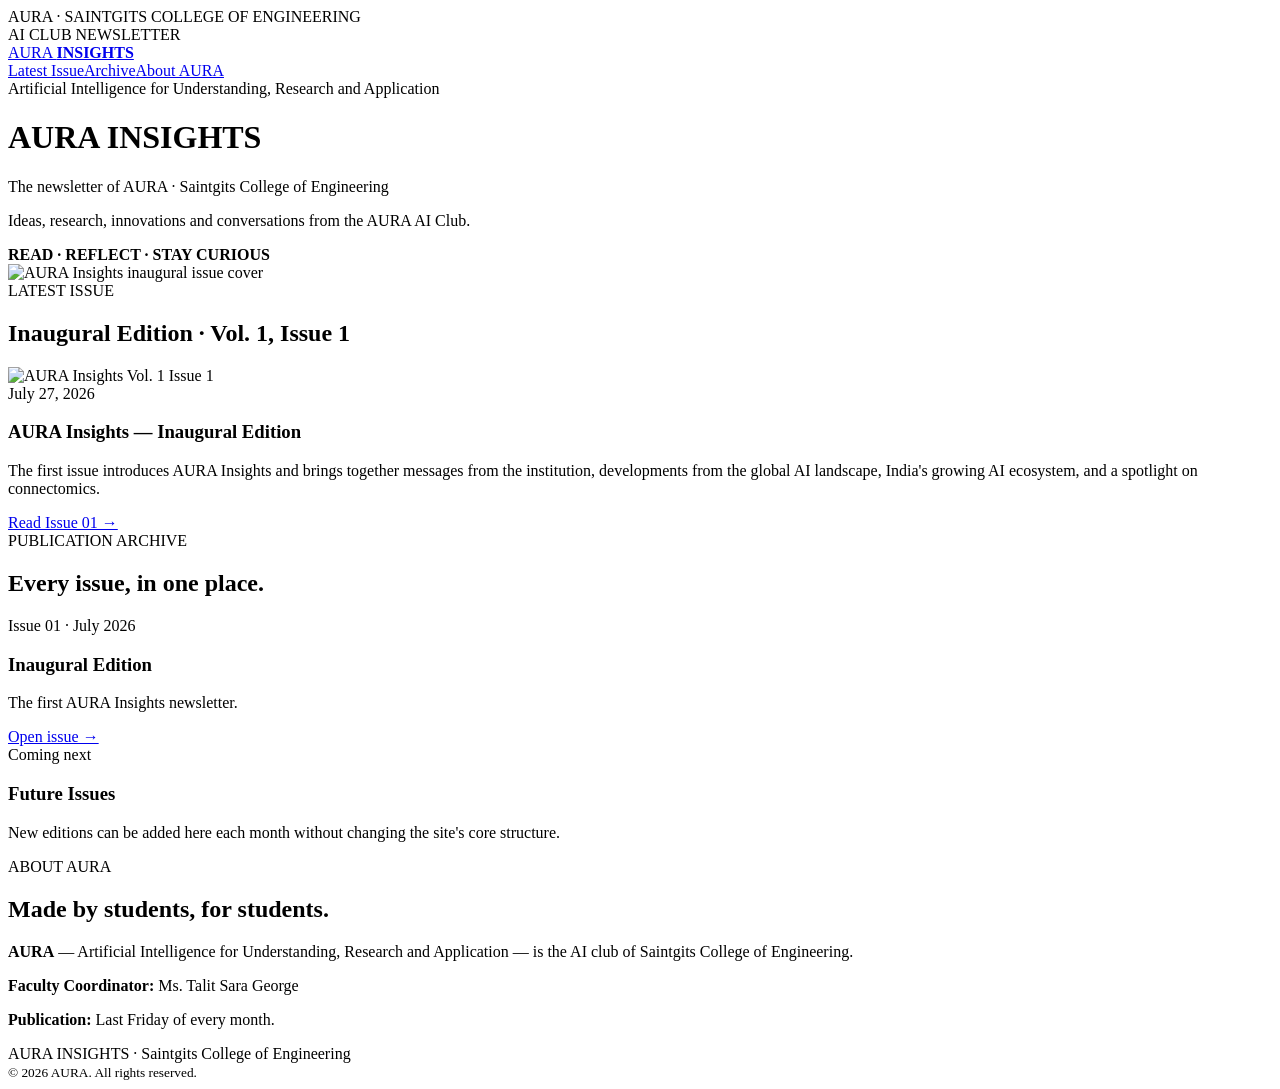
==== index.html @ fd738994 "Add files via upload" ====
<!doctype html>
<html lang="en">
<head>
<meta charset="utf-8"><meta name="viewport" content="width=device-width,initial-scale=1">
<title>AURA Insights | AI Club of Saintgits College of Engineering</title>
<link rel="stylesheet" href="css/style.css">
</head>
<body>
<div class="topbar"><div>AURA · SAINTGITS COLLEGE OF ENGINEERING</div><div>AI CLUB NEWSLETTER</div></div>
<nav><a class="brand" href="#top">AURA <b>INSIGHTS</b></a><div class="links"><a href="#latest">Latest Issue</a><a href="#archive">Archive</a><a href="#about">About AURA</a></div></nav>
<header class="hero" id="top">
<div><div class="kicker">Artificial Intelligence for Understanding, Research and Application</div><h1>AURA <span>INSIGHTS</span></h1><p class="subtitle">The newsletter of AURA · Saintgits College of Engineering</p><p>Ideas, research, innovations and conversations from the AURA AI Club.</p><strong class="pill">READ · REFLECT · STAY CURIOUS</strong></div>
<img src="images/issue-01/aura-cover.jpeg" alt="AURA Insights inaugural issue cover">
</header>
<section id="latest"><div class="section-head"><div class="kicker">LATEST ISSUE</div><h2>Inaugural Edition · Vol. 1, Issue 1</h2></div>
<div class="feature"><img src="images/issue-01/aura-cover.jpeg" alt="AURA Insights Vol. 1 Issue 1"><article><label>July 27, 2026</label><h3>AURA Insights — Inaugural Edition</h3><p>The first issue introduces AURA Insights and brings together messages from the institution, developments from the global AI landscape, India's growing AI ecosystem, and a spotlight on connectomics.</p><a class="pill-link" href="issues/issue-01/">Read Issue 01 →</a></article></div>
</section>
<section id="archive"><div class="section-head"><div class="kicker">PUBLICATION ARCHIVE</div><h2>Every issue, in one place.</h2></div>
<div class="grid"><article><label>Issue 01 · July 2026</label><h3>Inaugural Edition</h3><p>The first AURA Insights newsletter.</p><a class="pill-link" href="issues/issue-01/">Open issue →</a></article><article class="featured"><label>Coming next</label><h3>Future Issues</h3><p>New editions can be added here each month without changing the site's core structure.</p></article></div>
</section>
<section id="about"><div class="about"><div class="kicker">ABOUT AURA</div><h2>Made by students, for students.</h2><p><b>AURA</b> — Artificial Intelligence for Understanding, Research and Application — is the AI club of Saintgits College of Engineering.</p><p><b>Faculty Coordinator:</b> Ms. Talit Sara George</p><p><b>Publication:</b> Last Friday of every month.</p></div></section>
<footer>AURA INSIGHTS · Saintgits College of Engineering<br><small>© 2026 AURA. All rights reserved.</small></footer>
</body></html>
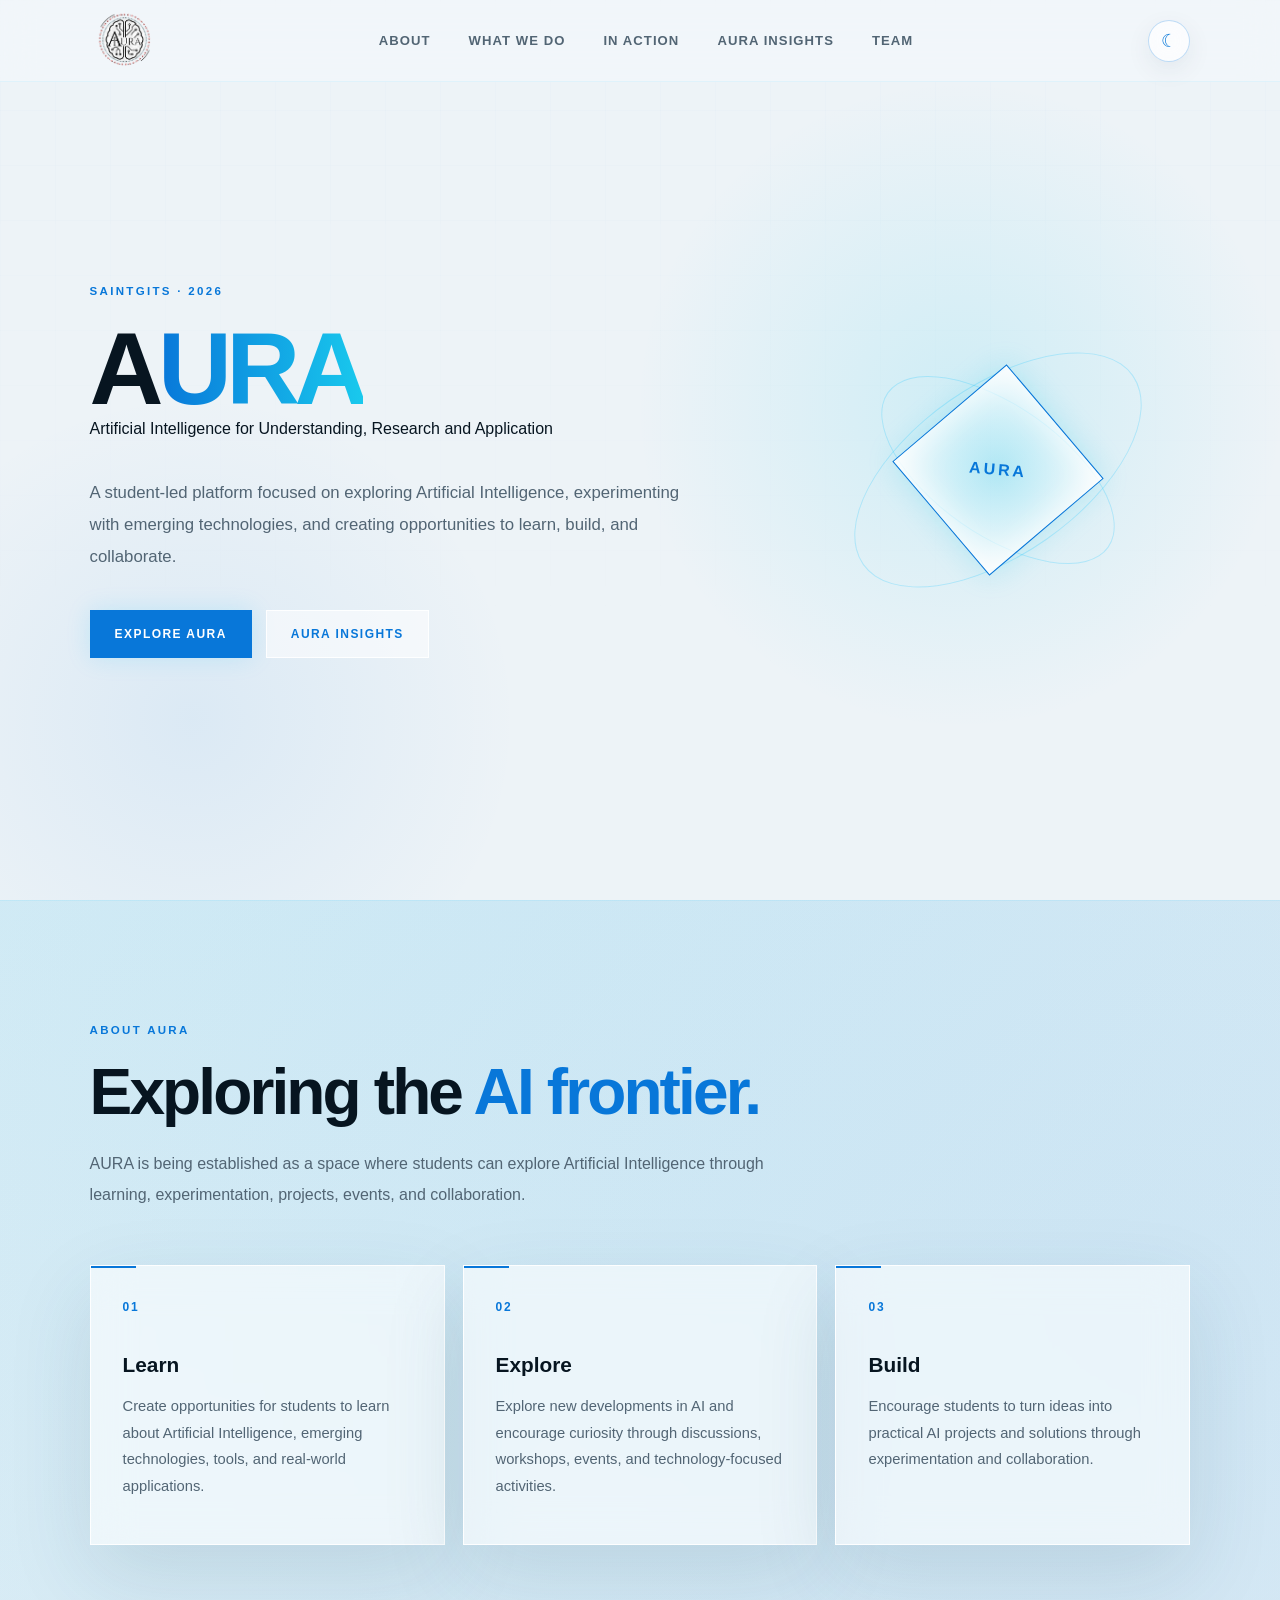
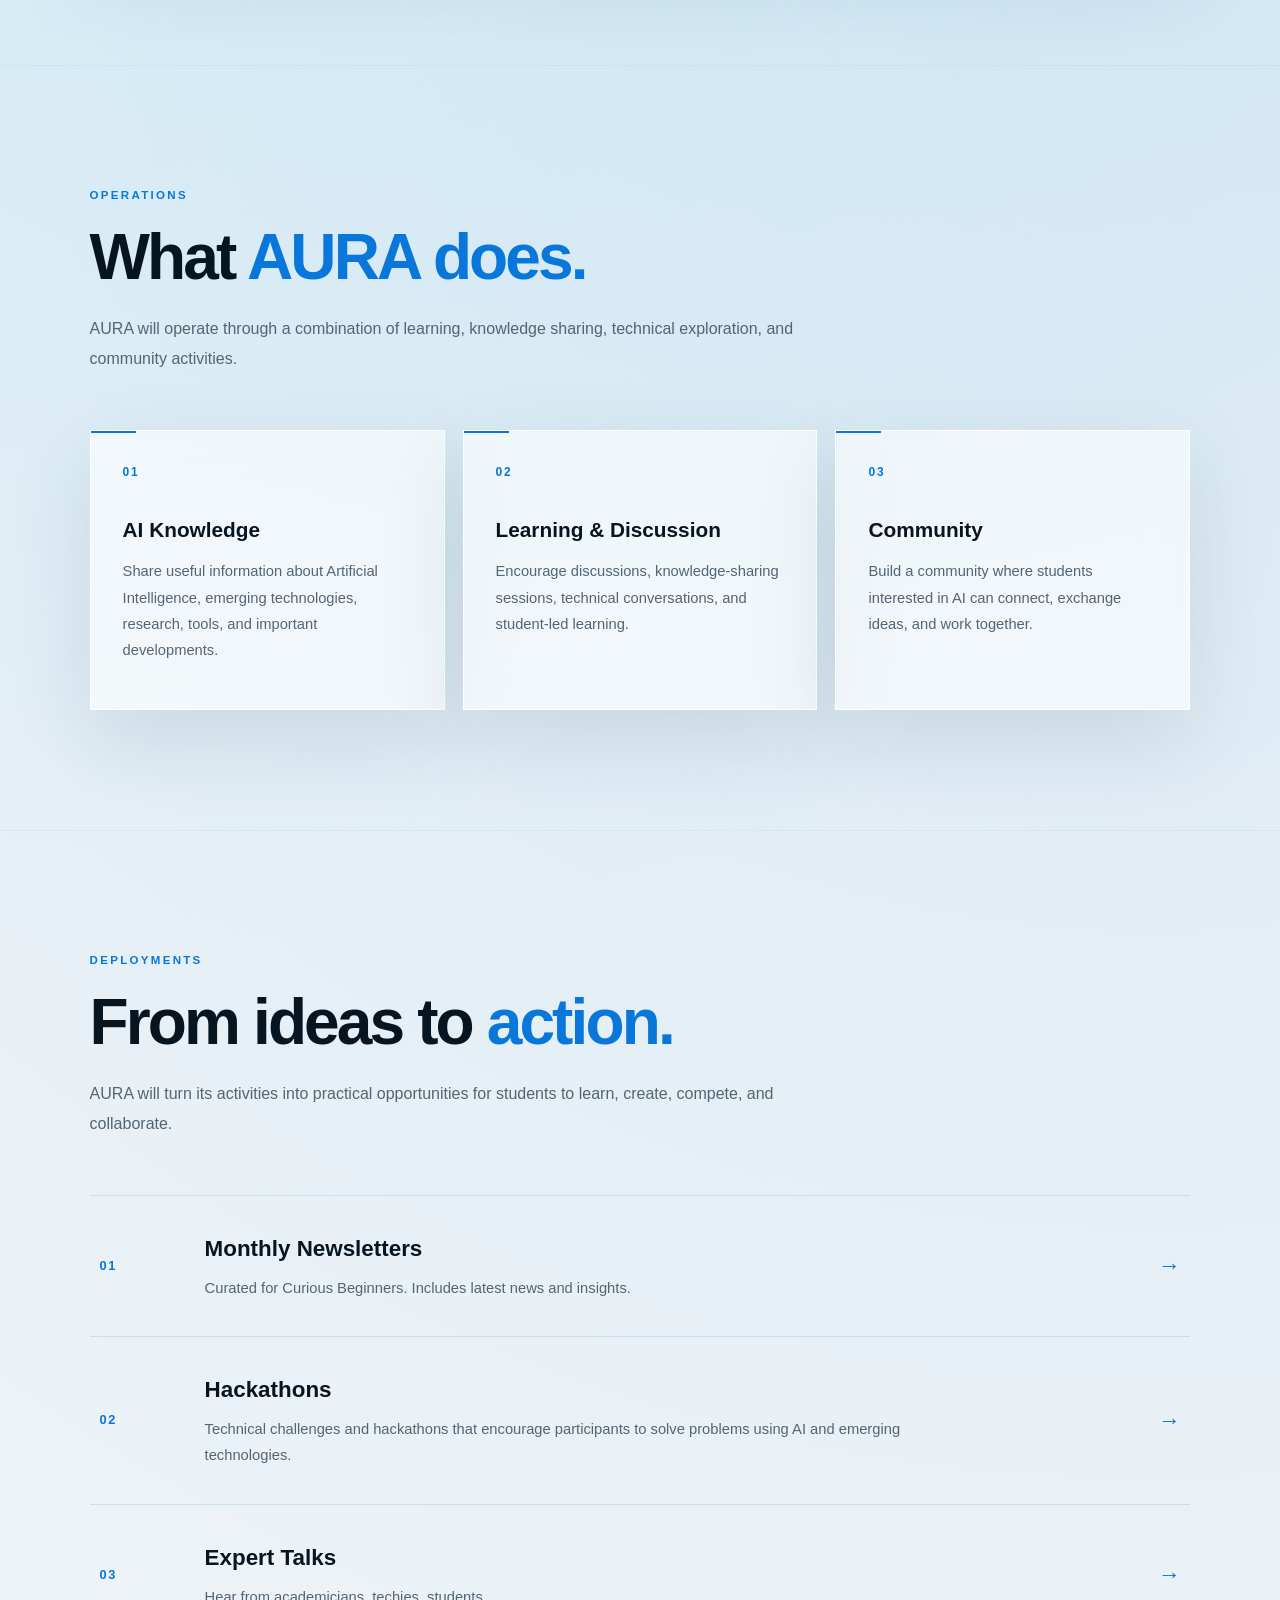
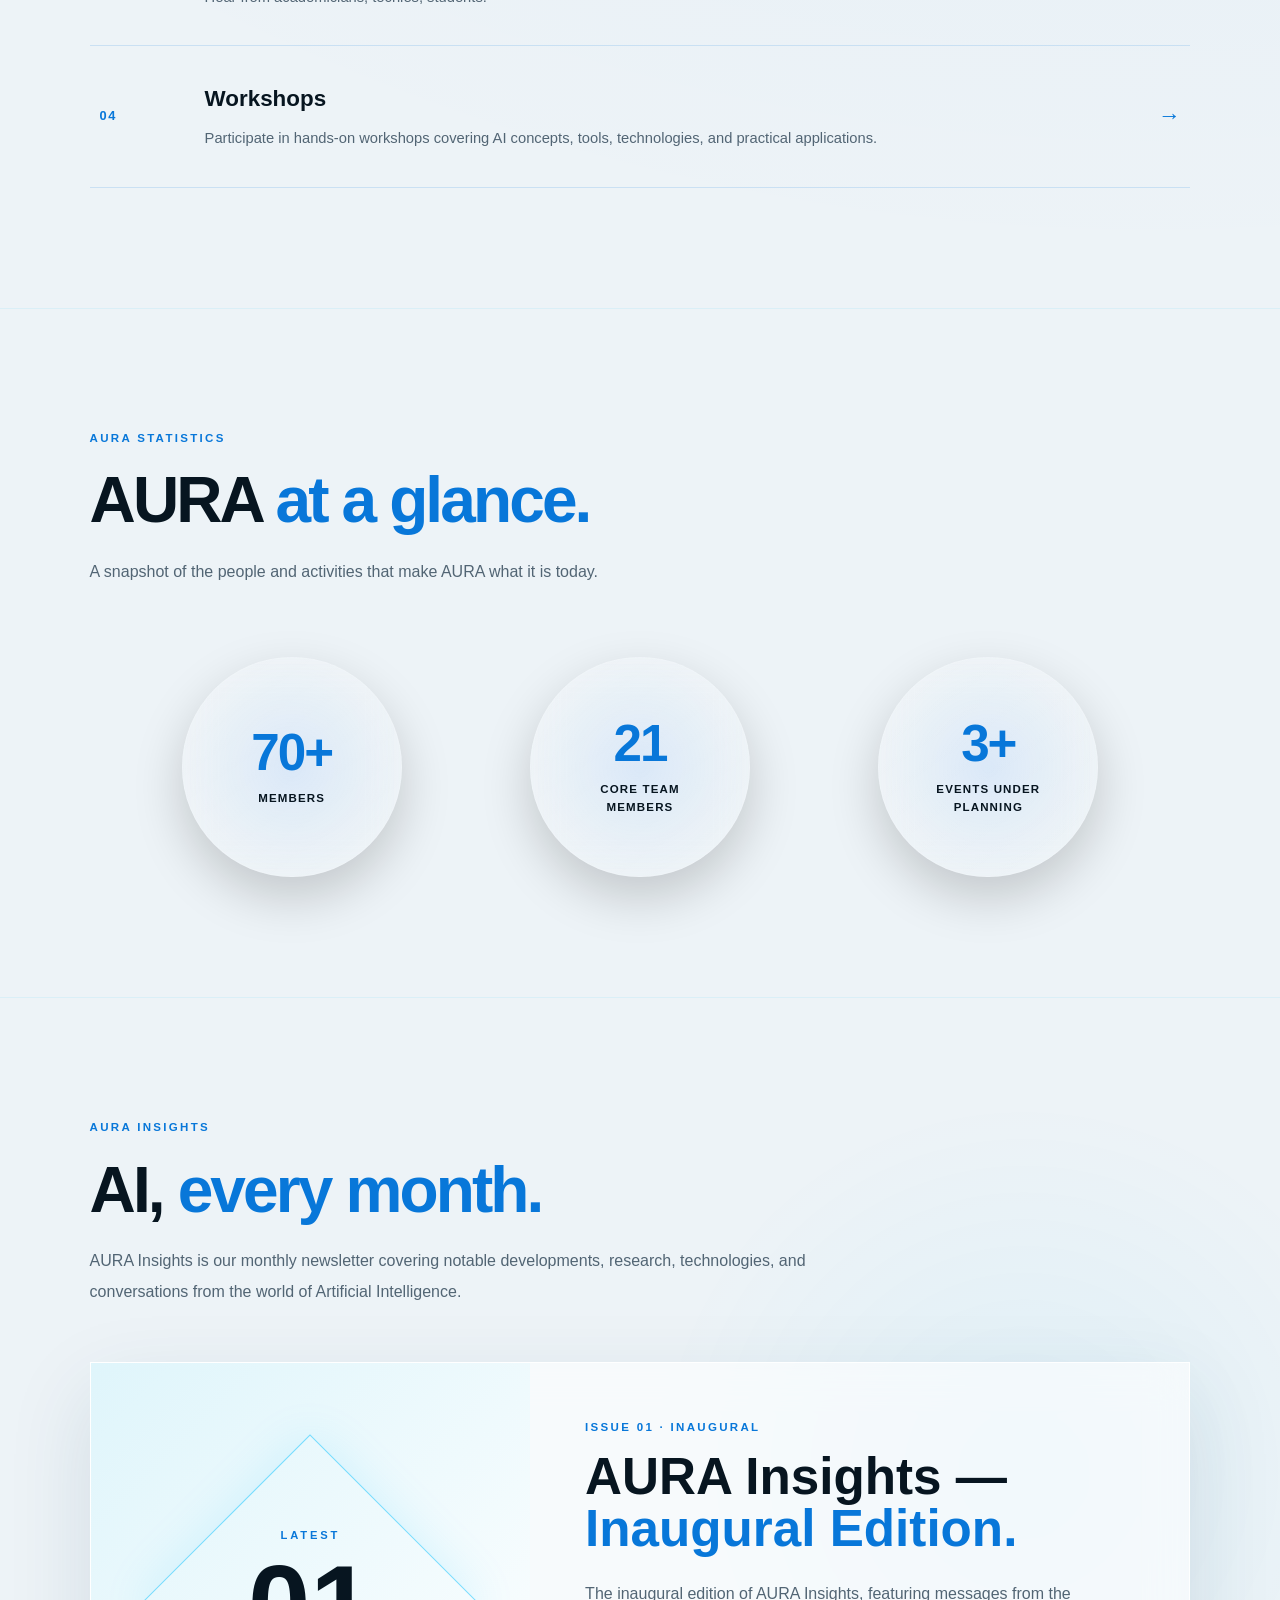
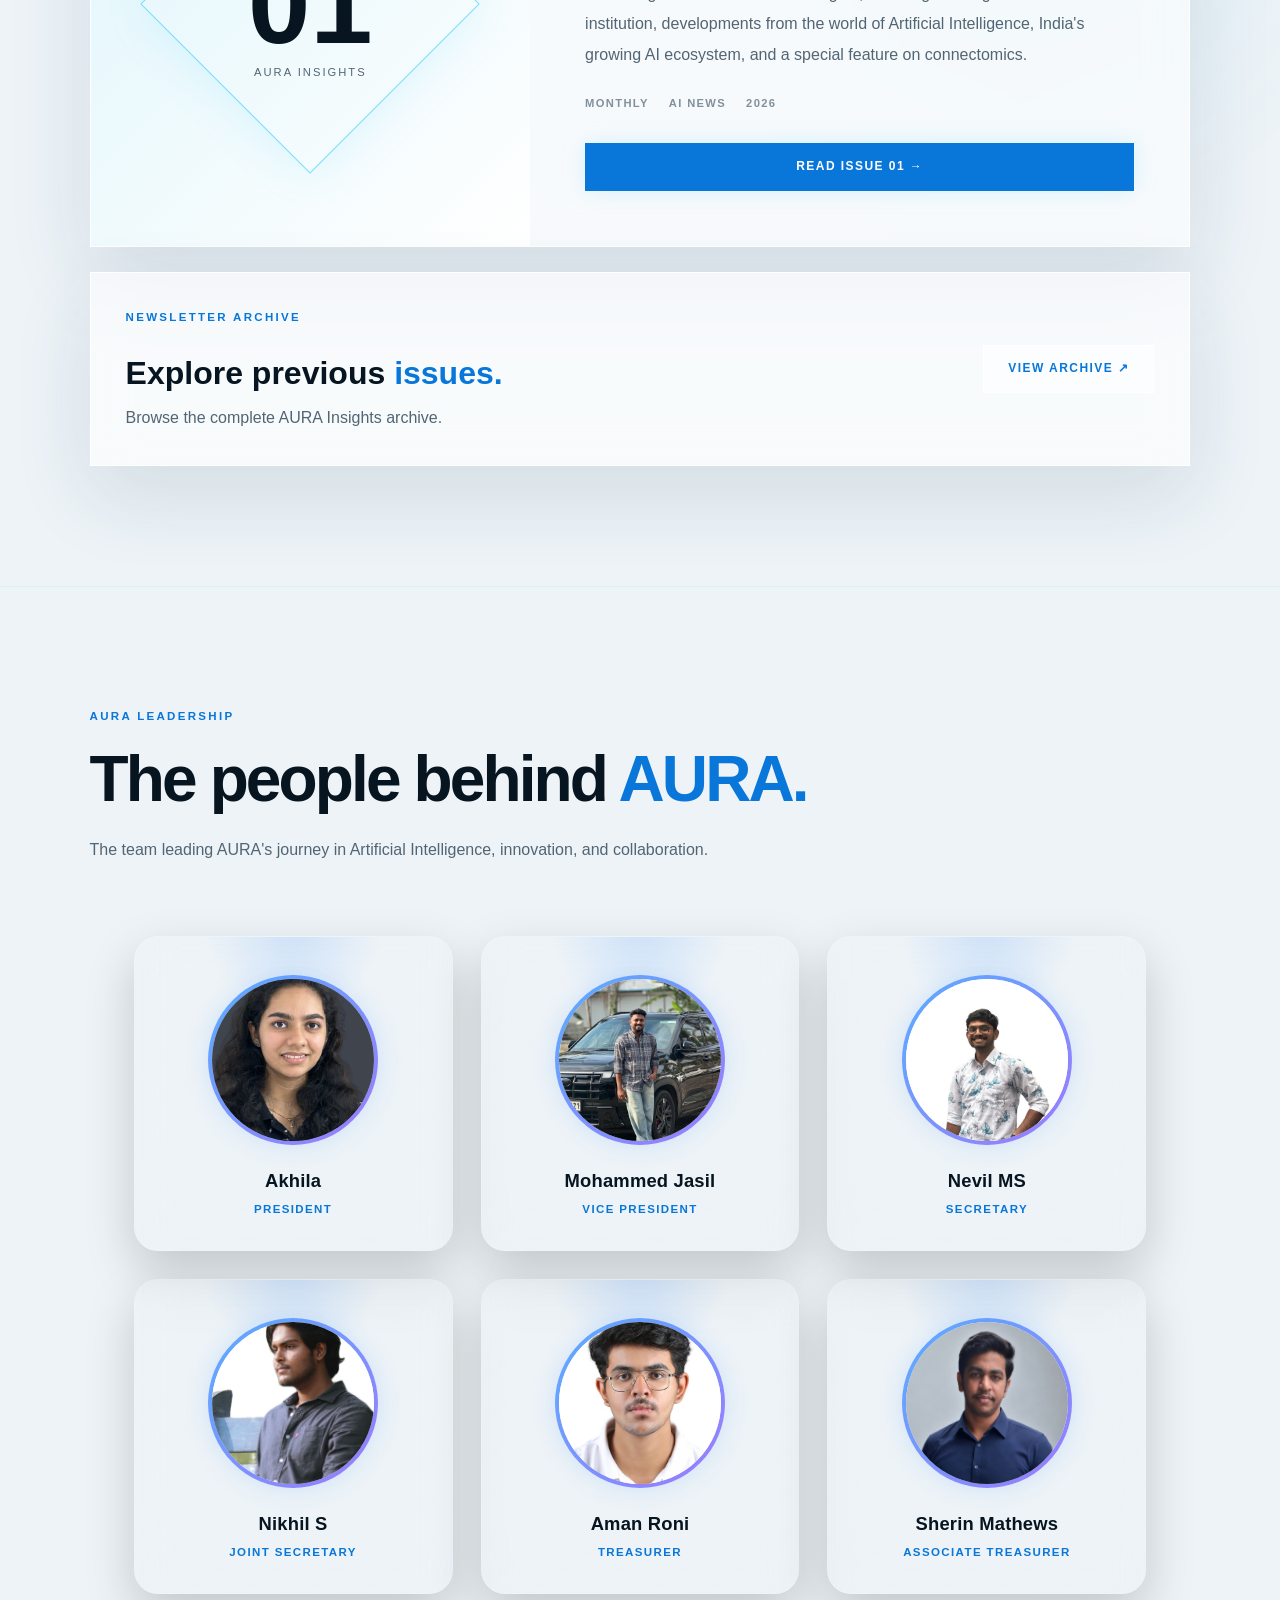
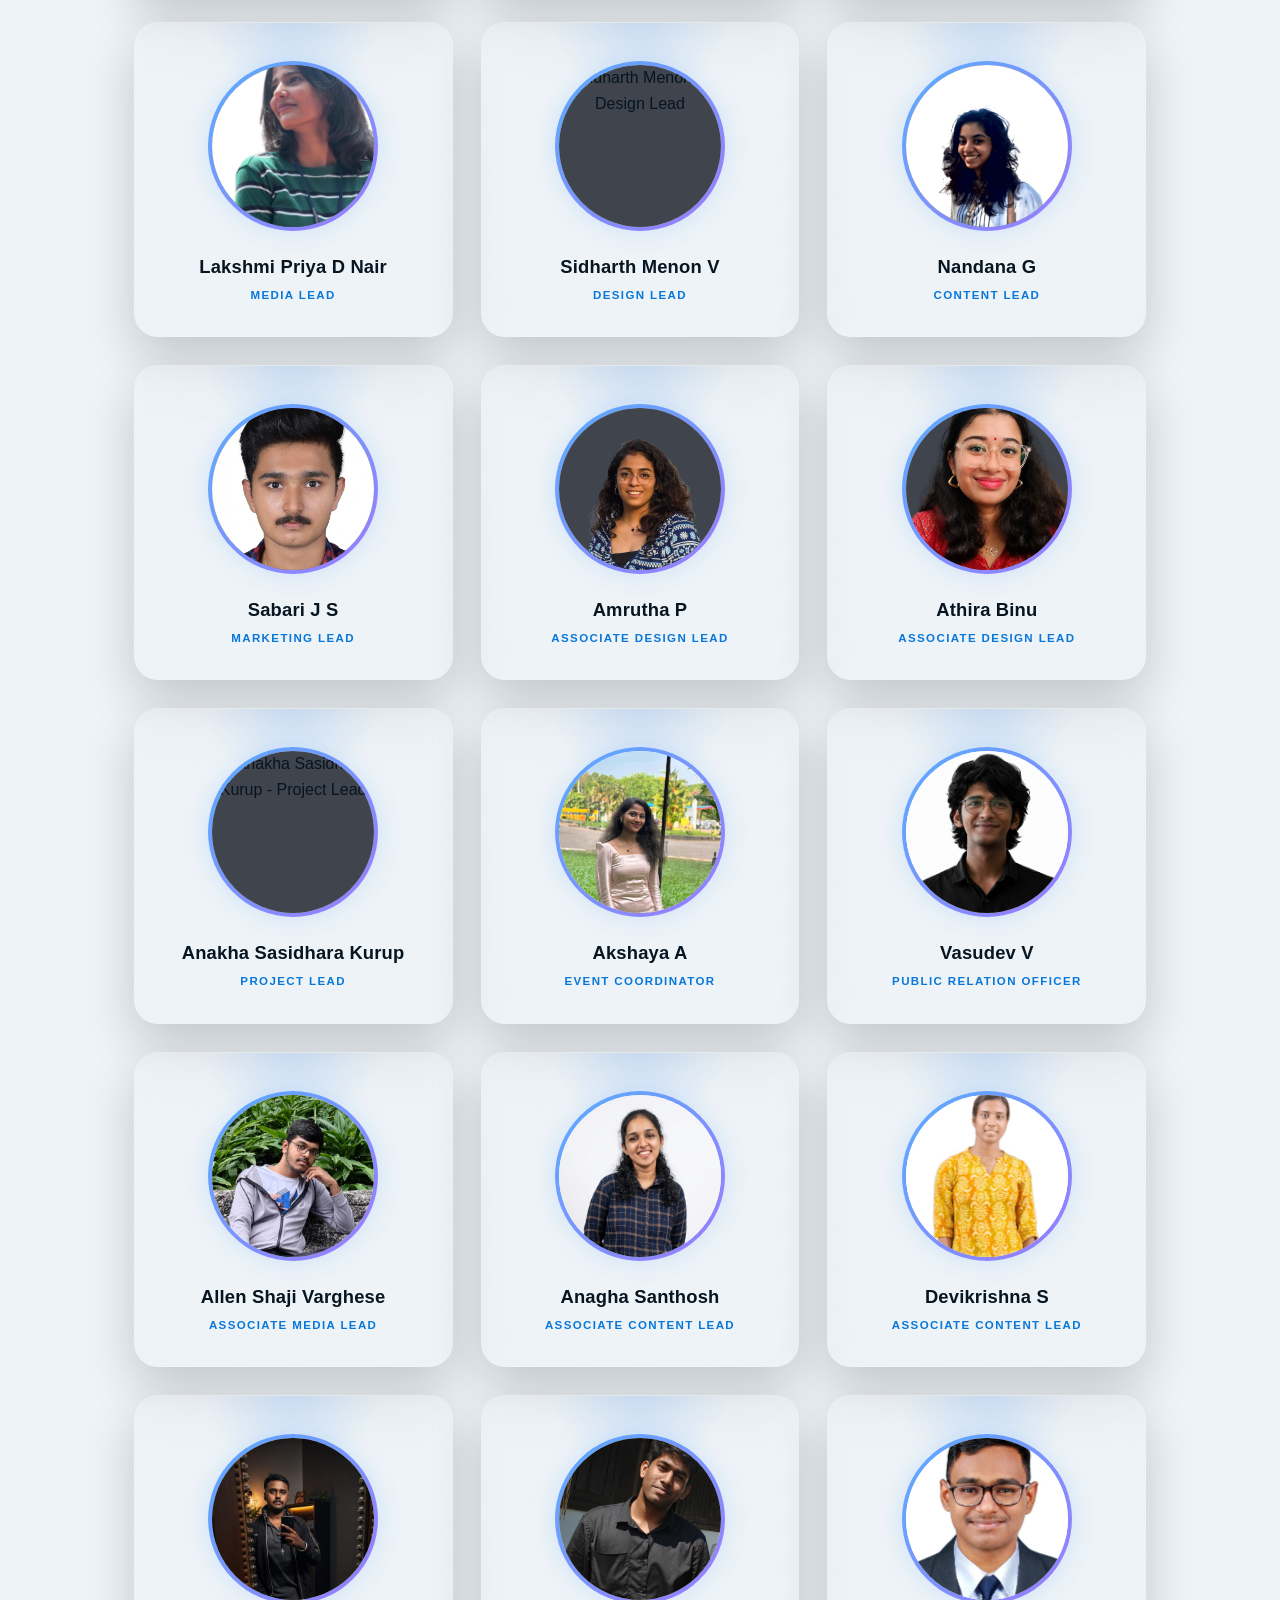
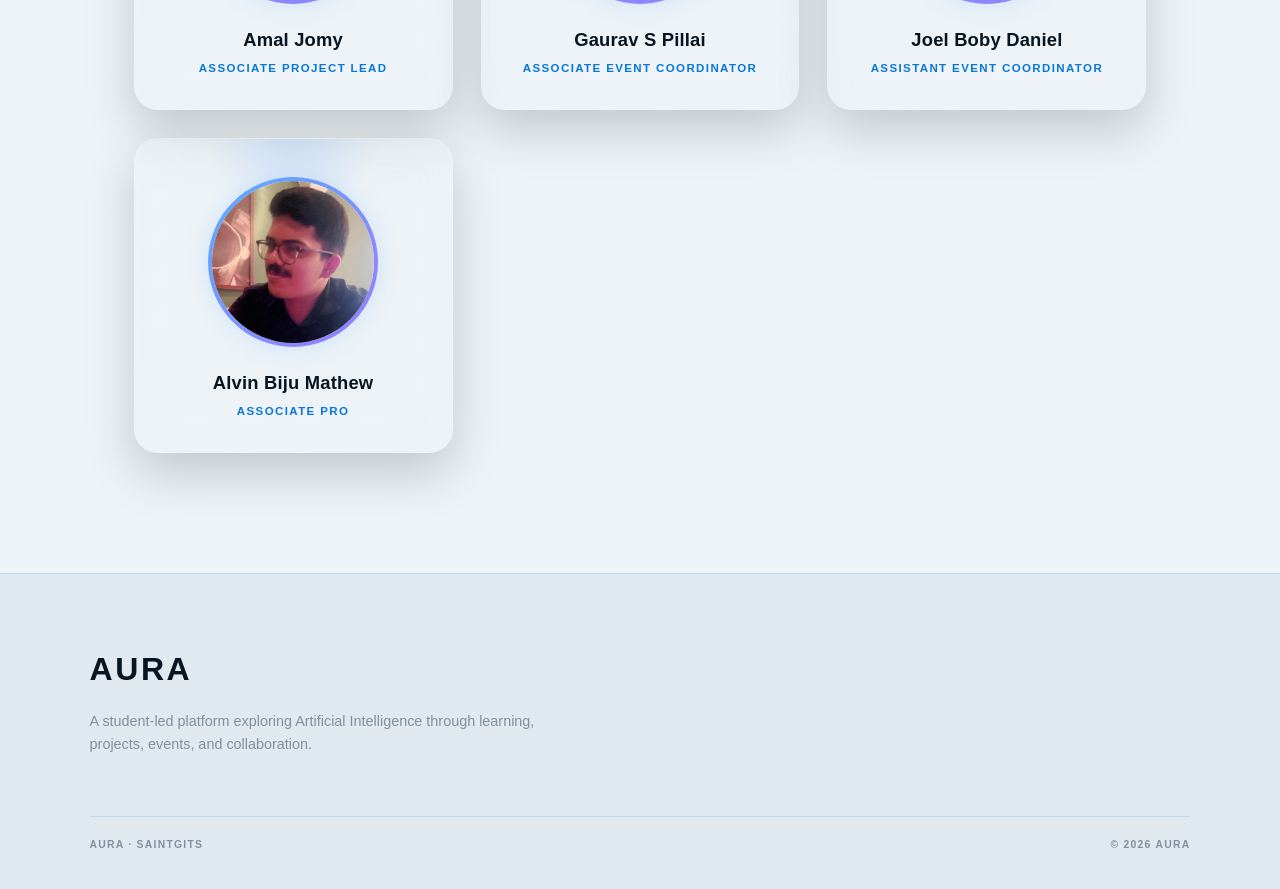
==== commit 120d60e0: "Updated Website" ====
--- a/index.html
+++ b/index.html
@@ -1,23 +1,1394 @@
-<!doctype html>
-<html lang="en">
+<!DOCTYPE html>
+<html lang="en" data-theme="light">
+
 <head>
-<meta charset="utf-8"><meta name="viewport" content="width=device-width,initial-scale=1">
-<title>AURA Insights | AI Club of Saintgits College of Engineering</title>
-<link rel="stylesheet" href="css/style.css">
+
+    <meta charset="UTF-8">
+
+    <meta
+        name="viewport"
+        content="width=device-width, initial-scale=1.0"
+    >
+
+    <title>AURA | Saintgits</title>
+
+    <link
+        rel="stylesheet"
+        href="css/style.css"
+    >
+
 </head>
+
+
 <body>
-<div class="topbar"><div>AURA · SAINTGITS COLLEGE OF ENGINEERING</div><div>AI CLUB NEWSLETTER</div></div>
-<nav><a class="brand" href="#top">AURA <b>INSIGHTS</b></a><div class="links"><a href="#latest">Latest Issue</a><a href="#archive">Archive</a><a href="#about">About AURA</a></div></nav>
-<header class="hero" id="top">
-<div><div class="kicker">Artificial Intelligence for Understanding, Research and Application</div><h1>AURA <span>INSIGHTS</span></h1><p class="subtitle">The newsletter of AURA · Saintgits College of Engineering</p><p>Ideas, research, innovations and conversations from the AURA AI Club.</p><strong class="pill">READ · REFLECT · STAY CURIOUS</strong></div>
-<img src="images/issue-01/aura-cover.jpeg" alt="AURA Insights inaugural issue cover">
-</header>
-<section id="latest"><div class="section-head"><div class="kicker">LATEST ISSUE</div><h2>Inaugural Edition · Vol. 1, Issue 1</h2></div>
-<div class="feature"><img src="images/issue-01/aura-cover.jpeg" alt="AURA Insights Vol. 1 Issue 1"><article><label>July 27, 2026</label><h3>AURA Insights — Inaugural Edition</h3><p>The first issue introduces AURA Insights and brings together messages from the institution, developments from the global AI landscape, India's growing AI ecosystem, and a spotlight on connectomics.</p><a class="pill-link" href="issues/issue-01/">Read Issue 01 →</a></article></div>
-</section>
-<section id="archive"><div class="section-head"><div class="kicker">PUBLICATION ARCHIVE</div><h2>Every issue, in one place.</h2></div>
-<div class="grid"><article><label>Issue 01 · July 2026</label><h3>Inaugural Edition</h3><p>The first AURA Insights newsletter.</p><a class="pill-link" href="issues/issue-01/">Open issue →</a></article><article class="featured"><label>Coming next</label><h3>Future Issues</h3><p>New editions can be added here each month without changing the site's core structure.</p></article></div>
-</section>
-<section id="about"><div class="about"><div class="kicker">ABOUT AURA</div><h2>Made by students, for students.</h2><p><b>AURA</b> — Artificial Intelligence for Understanding, Research and Application — is the AI club of Saintgits College of Engineering.</p><p><b>Faculty Coordinator:</b> Ms. Talit Sara George</p><p><b>Publication:</b> Last Friday of every month.</p></div></section>
-<footer>AURA INSIGHTS · Saintgits College of Engineering<br><small>© 2026 AURA. All rights reserved.</small></footer>
-</body></html>
+
+
+    <!-- =====================================================
+         NAVIGATION
+    ====================================================== -->
+
+    <nav class="navbar">
+
+        <a href="index.html" class="logo">
+            <img src="images/aura-logo.png" alt="AURA Logo">
+        </a>
+
+
+        <div class="nav-links">
+
+            <a href="#about">
+                About
+            </a>
+
+            <a href="#operations">
+                What We Do
+            </a>
+
+            <a href="#deployments">
+                In Action
+            </a>
+
+            <a href="#insights">
+                AURA Insights
+            </a>
+
+            <a href="#leadership">
+                Team
+            </a>
+
+        </div>
+
+
+        <!-- THEME TOGGLE -->
+
+        <button
+            class="theme-toggle"
+            id="themeToggle"
+            type="button"
+            aria-label="Switch to dark mode"
+            title="Switch theme"
+        >
+
+            <span class="theme-icon sun-icon">
+                ☀
+            </span>
+
+            <span class="theme-icon moon-icon">
+                ☾
+            </span>
+
+        </button>
+
+
+        <button
+            class="menu-button"
+            aria-label="Open navigation menu"
+        >
+            ☰
+        </button>
+
+    </nav>
+
+
+
+    <!-- =====================================================
+         HERO
+    ====================================================== -->
+
+    <header class="hero">
+
+        <div class="hero-grid"></div>
+
+
+        <div class="hero-content">
+
+            <div class="hero-tag">
+                SAINTGITS · 2026
+            </div>
+
+
+            <h1>
+                A<span>URA</span>
+            </h1>
+
+            <p class="hero-subtitle">
+                Artificial Intelligence for Understanding,
+                Research and Application
+            </p>
+
+            <p class="hero-description">
+
+                A student-led platform focused on exploring
+                Artificial Intelligence, experimenting with
+                emerging technologies, and creating opportunities
+                to learn, build, and collaborate.
+
+            </p>
+
+
+            <div class="hero-buttons">
+
+                <a
+                    href="#operations"
+                    class="button primary"
+                >
+                    EXPLORE AURA
+                </a>
+
+
+                <a
+                    href="#insights"
+                    class="button secondary"
+                >
+                    AURA INSIGHTS
+                </a>
+
+            </div>
+
+        </div>
+
+
+        <!-- FUTURISTIC DECORATION -->
+
+        <div class="hero-decoration">
+
+            <div class="orbit orbit-one"></div>
+
+            <div class="orbit orbit-two"></div>
+
+            <div class="core">
+
+                <span>
+                    AURA
+                </span>
+
+            </div>
+
+        </div>
+
+    </header>
+
+
+
+    <!-- =====================================================
+         ABOUT
+    ====================================================== -->
+
+    <section
+        class="section"
+        id="about"
+    >
+
+        <div class="section-heading">
+
+            <div class="section-label">
+                ABOUT AURA
+            </div>
+
+
+            <h2>
+                Exploring the
+                <span>AI frontier.</span>
+            </h2>
+
+
+            <p>
+
+                AURA is being established as a space where
+                students can explore Artificial Intelligence
+                through learning, experimentation, projects,
+                events, and collaboration.
+
+            </p>
+
+        </div>
+
+
+        <div class="about-grid">
+
+
+            <article class="info-card">
+
+                <span class="card-number">
+                    01
+                </span>
+
+                <h3>
+                    Learn
+                </h3>
+
+                <p>
+
+                    Create opportunities for students to learn
+                    about Artificial Intelligence, emerging
+                    technologies, tools, and real-world
+                    applications.
+
+                </p>
+
+            </article>
+
+
+
+            <article class="info-card">
+
+                <span class="card-number">
+                    02
+                </span>
+
+                <h3>
+                    Explore
+                </h3>
+
+                <p>
+
+                    Explore new developments in AI and encourage
+                    curiosity through discussions, workshops,
+                    events, and technology-focused activities.
+
+                </p>
+
+            </article>
+
+
+
+            <article class="info-card">
+
+                <span class="card-number">
+                    03
+                </span>
+
+                <h3>
+                    Build
+                </h3>
+
+                <p>
+
+                    Encourage students to turn ideas into
+                    practical AI projects and solutions through
+                    experimentation and collaboration.
+
+                </p>
+
+            </article>
+
+        </div>
+
+    </section>
+
+
+
+    <!-- =====================================================
+         OPERATIONS
+    ====================================================== -->
+
+    <section
+        class="section"
+        id="operations"
+    >
+
+        <div class="section-heading">
+
+            <div class="section-label">
+                OPERATIONS
+            </div>
+
+
+            <h2>
+                What
+                <span>AURA does.</span>
+            </h2>
+
+
+            <p>
+
+                AURA will operate through a combination of
+                learning, knowledge sharing, technical
+                exploration, and community activities.
+
+            </p>
+
+        </div>
+
+
+        <div class="about-grid">
+
+
+            <article class="info-card">
+
+                <span class="card-number">
+                    01
+                </span>
+
+                <h3>
+                    AI Knowledge
+                </h3>
+
+                <p>
+
+                    Share useful information about Artificial
+                    Intelligence, emerging technologies,
+                    research, tools, and important developments.
+
+                </p>
+
+            </article>
+
+
+
+            <article class="info-card">
+
+                <span class="card-number">
+                    02
+                </span>
+
+                <h3>
+                    Learning & Discussion
+                </h3>
+
+                <p>
+
+                    Encourage discussions, knowledge-sharing
+                    sessions, technical conversations, and
+                    student-led learning.
+
+                </p>
+
+            </article>
+
+
+
+            <article class="info-card">
+
+                <span class="card-number">
+                    03
+                </span>
+
+                <h3>
+                    Community
+                </h3>
+
+                <p>
+
+                    Build a community where students interested
+                    in AI can connect, exchange ideas, and work
+                    together.
+
+                </p>
+
+            </article>
+
+        </div>
+
+    </section>
+
+
+
+    <!-- =====================================================
+         DEPLOYMENTS
+    ====================================================== -->
+
+    <section
+        class="section"
+        id="deployments"
+    >
+
+        <div class="section-heading">
+
+            <div class="section-label">
+                DEPLOYMENTS
+            </div>
+
+
+            <h2>
+                From ideas to
+                <span>action.</span>
+            </h2>
+
+
+            <p>
+
+                AURA will turn its activities into practical
+                opportunities for students to learn, create,
+                compete, and collaborate.
+
+            </p>
+
+        </div>
+
+
+        <div class="activity-list">
+
+
+            <article class="activity-item">
+
+                <div class="activity-number">
+                    01
+                </div>
+
+
+                <div>
+
+                    <h3>
+                        Monthly Newsletters
+                    </h3>
+
+                    <p>
+
+                        Curated for Curious Beginners.
+                        Includes latest news and insights.
+
+                    </p>
+
+                </div>
+
+
+                <div class="activity-arrow">
+                    →
+                </div>
+
+            </article>
+
+
+
+            <article class="activity-item">
+
+                <div class="activity-number">
+                    02
+                </div>
+
+
+                <div>
+
+                    <h3>
+                        Hackathons
+                    </h3>
+
+                    <p>
+
+                        Technical challenges and hackathons that
+                        encourage participants to solve problems
+                        using AI and emerging technologies.
+
+                    </p>
+
+                </div>
+
+
+                <div class="activity-arrow">
+                    →
+                </div>
+
+            </article>
+
+
+
+            <article class="activity-item">
+
+                <div class="activity-number">
+                    03
+                </div>
+
+
+                <div>
+
+                    <h3>
+                        Expert Talks
+                    </h3>
+
+                    <p>
+
+                        Hear from academicians, techies, students.
+
+                    </p>
+
+                </div>
+
+
+                <div class="activity-arrow">
+                    →
+                </div>
+
+            </article>
+
+
+
+            <article class="activity-item">
+
+                <div class="activity-number">
+                    04
+                </div>
+
+
+                <div>
+
+                    <h3>
+                        Workshops
+                    </h3>
+
+                    <p>
+
+                        Participate in hands-on workshops covering AI concepts,
+                        tools, technologies, and practical applications.
+
+                    </p>
+
+                </div>
+
+
+                <div class="activity-arrow">
+                    →
+                </div>
+
+            </article>
+
+        </div>
+
+    </section>
+
+    <!-- =====================================================
+        AURA STATISTICS
+    ====================================================== -->
+
+    <section class="section statistics-section" id="statistics">
+
+        <div class="section-heading">
+
+            <div class="section-label">
+                AURA STATISTICS
+            </div>
+
+            <h2>
+                AURA <span>at a glance.</span>
+            </h2>
+
+            <p>
+                A snapshot of the people and activities that make
+                AURA what it is today.
+            </p>
+
+        </div>
+
+
+        <div class="statistics-grid">
+
+            <!-- MEMBERS -->
+
+            <div class="stat-card">
+
+                <div class="stat-circle">
+
+                    <span class="stat-number">
+                        70+
+                    </span>
+
+                    <span class="stat-label">
+                        Members
+                    </span>
+
+                </div>
+
+            </div>
+
+
+            <!-- CORE TEAM -->
+
+            <div class="stat-card">
+
+                <div class="stat-circle">
+
+                    <span class="stat-number">
+                        21
+                    </span>
+
+                    <span class="stat-label">
+                        Core Team Members
+                    </span>
+
+                </div>
+
+            </div>
+
+
+            <!-- EVENTS -->
+
+            <div class="stat-card">
+
+                <div class="stat-circle">
+
+                    <span class="stat-number">
+                        3+
+                    </span>
+
+                    <span class="stat-label">
+                        Events Under Planning
+                    </span>
+
+                </div>
+
+            </div>
+
+        </div>
+
+    </section>
+
+
+
+    <!-- =====================================================
+         AURA INSIGHTS
+    ====================================================== -->
+
+    <section
+        class="section insights-section"
+        id="insights"
+    >
+
+        <div class="section-heading">
+
+            <div class="section-label">
+                AURA INSIGHTS
+            </div>
+
+
+            <h2>
+                AI,
+                <span>every month.</span>
+            </h2>
+
+
+            <p>
+
+                AURA Insights is our monthly newsletter covering
+                notable developments, research, technologies,
+                and conversations from the world of Artificial
+                Intelligence.
+
+            </p>
+
+        </div>
+
+
+
+        <!-- LATEST ISSUE -->
+
+        <div class="latest-issue">
+
+            <div class="issue-cover">
+
+                <div class="issue-glow"></div>
+
+                <div class="issue-cover-text">
+
+                    <span>
+                        LATEST
+                    </span>
+
+                    <strong>
+                        01
+                    </strong>
+
+                    <small>
+                        AURA INSIGHTS
+                    </small>
+
+                </div>
+
+            </div>
+
+
+            <div class="issue-details">
+
+                <div class="issue-label">
+                    ISSUE 01 · INAUGURAL
+                </div>
+
+
+                <h3>
+                    AURA Insights —
+                    <span>Inaugural Edition.</span>
+                </h3>
+
+
+                <p>
+
+                    The inaugural edition of AURA Insights,
+                    featuring messages from the institution,
+                    developments from the world of Artificial
+                    Intelligence, India's growing AI ecosystem,
+                    and a special feature on connectomics.
+
+                </p>
+
+
+                <div class="issue-meta">
+
+                    <span>
+                        MONTHLY
+                    </span>
+
+                    <span>
+                        AI NEWS
+                    </span>
+
+                    <span>
+                        2026
+                    </span>
+
+                </div>
+
+
+                <a
+                    href="issues/issue-01/index.html"
+                    class="button primary"
+                >
+                    READ ISSUE 01 →
+                </a>
+
+            </div>
+
+        </div>
+
+
+
+        <!-- ARCHIVE -->
+
+        <div class="archive-box">
+
+
+            <div class="archive-content">
+
+                <div class="section-label">
+                    NEWSLETTER ARCHIVE
+                </div>
+
+
+                <h3>
+                    Explore previous
+                    <span>issues.</span>
+                </h3>
+
+
+                <p>
+                    Browse the complete AURA Insights archive.
+                </p>
+
+            </div>
+
+
+            <button
+                class="button secondary archive-button"
+                id="openArchive"
+            >
+                VIEW ARCHIVE ↗
+            </button>
+
+        </div>
+
+    </section>
+
+
+    <!-- =====================================================
+        LEADERSHIP
+    ====================================================== -->
+
+    <section
+        class="section leadership-section"
+        id="leadership"
+    >
+
+        <div class="section-heading">
+
+            <div class="section-label">
+                AURA LEADERSHIP
+            </div>
+
+            <h2>
+                The people behind
+                <span>AURA.</span>
+            </h2>
+
+            <p>
+                The team leading AURA's journey in Artificial
+                Intelligence, innovation, and collaboration.
+            </p>
+
+        </div>
+
+
+        <div class="leadership-grid">
+
+
+            <!-- PRESIDENT -->
+
+            <article class="leader-card">
+
+                <div class="leader-image">
+                    <img
+                        src="images/leadership/Akhila_President.png"
+                        alt="Akhila - President"
+                    >
+                </div>
+
+                <h3>Akhila</h3>
+
+                <span class="leader-role">
+                    President
+                </span>
+
+            </article>
+
+
+            <!-- VICE PRESIDENT -->
+
+            <article class="leader-card">
+
+                <div class="leader-image">
+                    <img
+                        src="images/leadership/Mohammedjasil -vice president.jpg"
+                        alt="Mohammed Jasil - Vice President"
+                    >
+                </div>
+
+                <h3>Mohammed Jasil</h3>
+
+                <span class="leader-role">
+                    Vice President
+                </span>
+
+            </article>
+
+
+            <!-- SECRETARY -->
+
+            <article class="leader-card">
+
+                <div class="leader-image">
+                    <img
+                        src="images/leadership/Nevil MS_Secretary.png"
+                        alt="Nevil MS - Secretary"
+                    >
+                </div>
+
+                <h3>Nevil MS</h3>
+
+                <span class="leader-role">
+                    Secretary
+                </span>
+
+            </article>
+
+
+            <!-- JOINT SECRETARY -->
+
+            <article class="leader-card">
+
+                <div class="leader-image">
+                    <img
+                        src="images/leadership/Nikhil S-Joint Secretary.png"
+                        alt="Nikhil S - Joint Secretary"
+                    >
+                </div>
+
+                <h3>Nikhil S</h3>
+
+                <span class="leader-role">
+                    Joint Secretary
+                </span>
+
+            </article>
+
+
+            <!-- TREASURER -->
+
+            <article class="leader-card">
+
+                <div class="leader-image">
+                    <img
+                        src="images/leadership/Aman_Roni_Treasurer.jpg"
+                        alt="Aman Roni - Treasurer"
+                    >
+                </div>
+
+                <h3>Aman Roni</h3>
+
+                <span class="leader-role">
+                    Treasurer
+                </span>
+
+            </article>
+
+
+            <!-- ASSOCIATE TREASURER -->
+
+            <article class="leader-card">
+
+                <div class="leader-image">
+                    <img
+                        src="images/leadership/Sherin_Mathews_Associate Treasurer.png"
+                        alt="Sherin Mathews - Associate Treasurer"
+                    >
+                </div>
+
+                <h3>Sherin Mathews</h3>
+
+                <span class="leader-role">
+                    Associate Treasurer
+                </span>
+
+            </article>
+
+
+            <!-- MEDIA LEAD -->
+
+            <article class="leader-card">
+
+                <div class="leader-image">
+                    <img
+                        src="images/leadership/Lakshmi Priya D Nair_Media Lead.jpeg"
+                        alt="Lakshmi Priya D Nair - Media Lead"
+                    >
+                </div>
+
+                <h3>Lakshmi Priya D Nair</h3>
+
+                <span class="leader-role">
+                    Media Lead
+                </span>
+
+            </article>
+
+            <!-- DESIGN LEAD -->
+
+            <article class="leader-card">
+
+                <div class="leader-image">
+                    <img
+                        src=""
+                        alt="Sidharth Menon V - Design Lead"
+                    >
+                </div>
+
+                <h3>Sidharth Menon V</h3>
+
+                <span class="leader-role">
+                    Design Lead
+                </span>
+
+            </article>
+
+
+            <!-- CONTENT LEAD -->
+
+            <article class="leader-card">
+
+                <div class="leader-image">
+                    <img
+                        src="images/leadership/Nandana G_content lead.png"
+                        alt="Nandana G - Content Lead"
+                    >
+                </div>
+
+                <h3>Nandana G</h3>
+
+                <span class="leader-role">
+                    Content Lead
+                </span>
+
+            </article>
+
+
+            <!-- MARKETING LEAD -->
+
+            <article class="leader-card">
+
+                <div class="leader-image">
+                    <img
+                        src="images/leadership/Sabari_J_S_MarketingLead.jpg"
+                        alt="Sabari J S - Marketing Lead"
+                    >
+                </div>
+
+                <h3>Sabari J S</h3>
+
+                <span class="leader-role">
+                    Marketing Lead
+                </span>
+
+            </article>
+
+
+            <!-- DESIGN LEAD -->
+
+            <article class="leader-card">
+
+                <div class="leader-image">
+                    <img
+                        src="images/leadership/Amrutha P_Associate Design Lead.png"
+                        alt="Amrutha P - Associate Design Lead"
+                    >
+                </div>
+
+                <h3>Amrutha P</h3>
+
+                <span class="leader-role">
+                    Associate Design Lead
+                </span>
+
+            </article>
+
+
+            <!-- DESIGN LEAD -->
+
+            <article class="leader-card">
+
+                <div class="leader-image">
+                    <img
+                        src="images/leadership/Athira Binu_Associate Design Lead.png"
+                        alt="Athira Binu - Associate Design Lead"
+                    >
+                </div>
+
+                <h3>Athira Binu</h3>
+
+                <span class="leader-role">
+                    Associate Design Lead
+                </span>
+
+            </article>
+
+
+            <!-- PROJECT LEAD -->
+
+            <article class="leader-card">
+
+                <div class="leader-image">
+                    <img
+                        src="images/leadership/Anakha_Sasidhara_Kurup_Project_Lead.png"
+                        alt="Anakha Sasidhara Kurup - Project Lead"
+                    >
+                </div>
+
+                <h3>Anakha Sasidhara Kurup</h3>
+
+                <span class="leader-role">
+                    Project Lead
+                </span>
+
+            </article>
+
+
+            <!-- EVENT COORDINATOR -->
+
+            <article class="leader-card">
+
+                <div class="leader-image">
+                    <img
+                        src="images/leadership/Akshaya_A_Event_Coordinator.png"
+                        alt="Akshaya A - Event Coordinator"
+                    >
+                </div>
+
+                <h3>Akshaya A</h3>
+
+                <span class="leader-role">
+                    Event Coordinator
+                </span>
+
+            </article>
+
+
+            <!-- PUBLIC RELATION OFFICER -->
+
+            <article class="leader-card">
+
+                <div class="leader-image">
+                    <img
+                        src="images/leadership/Vasudev V_Public Relation Officer.png"
+                        alt="Vasudev V - Public Relation Officer"
+                    >
+                </div>
+
+                <h3>Vasudev V</h3>
+
+                <span class="leader-role">
+                    Public Relation Officer
+                </span>
+
+            </article>
+
+
+            <!-- ASSOCIATE MEDIA LEAD -->
+
+            <article class="leader-card">
+
+                <div class="leader-image">
+                    <img
+                        src="images/leadership/Allen Shaji Varghese_Associate Media Lead (1).png"
+                        alt="Allen Shaji Varghese - Associate Media Lead"
+                    >
+                </div>
+
+                <h3>Allen Shaji Varghese</h3>
+
+                <span class="leader-role">
+                    Associate Media Lead
+                </span>
+
+            </article>
+
+
+            <!-- ASSOCIATE CONTENT LEAD -->
+
+            <article class="leader-card">
+
+                <div class="leader-image">
+                    <img
+                        src="images/leadership/Anagha Santhosh_Associate Content Lead.png"
+                        alt="Anagha Santhosh - Associate Content Lead"
+                    >
+                </div>
+
+                <h3>Anagha Santhosh</h3>
+
+                <span class="leader-role">
+                    Associate Content Lead
+                </span>
+
+            </article>
+
+
+            <article class="leader-card">
+
+                <div class="leader-image">
+                    <img
+                        src="images/leadership/Devikrishna S_Associate Content Lead.png"
+                        alt="Devikrishna S - Associate Content Lead"
+                    >
+                </div>
+
+                <h3>Devikrishna S</h3>
+
+                <span class="leader-role">
+                    Associate Content Lead
+                </span>
+
+            </article>
+
+
+            <!-- ASSOCIATE PROJECT LEAD -->
+
+            <article class="leader-card">
+
+                <div class="leader-image">
+                    <img
+                        src="images/leadership/Amal_Jomy_Associate_project_lead.png"
+                        alt="Amal Jomy - Associate Project Lead"
+                    >
+                </div>
+
+                <h3>Amal Jomy</h3>
+
+                <span class="leader-role">
+                    Associate Project Lead
+                </span>
+
+            </article>
+
+
+            <!-- ASSOCIATE EVENT COORDINATOR -->
+
+            <article class="leader-card">
+
+                <div class="leader-image">
+                    <img
+                        src="images/leadership/Gaurav S Pillai_Associate event coordinator.jpg"
+                        alt="Gaurav S Pillai - Associate Event Coordinator"
+                    >
+                </div>
+
+                <h3>Gaurav S Pillai</h3>
+
+                <span class="leader-role">
+                    Associate Event Coordinator
+                </span>
+
+            </article>
+
+
+            <!-- ASSISTANT EVENT COORDINATOR -->
+
+            <article class="leader-card">
+
+                <div class="leader-image">
+                    <img
+                        src="images/leadership/Joel_Boby_Daniel_Assistant_Event_Coordinator.jpg"
+                        alt="Joel Boby Daniel - Assistant Event Coordinator"
+                    >
+                </div>
+
+                <h3>Joel Boby Daniel</h3>
+
+                <span class="leader-role">
+                    Assistant Event Coordinator
+                </span>
+
+            </article>
+
+
+            <!-- ASSOCIATE PRO -->
+
+            <article class="leader-card">
+
+                <div class="leader-image">
+                    <img
+                        src="images/leadership/Alvin_Biju_Mathew_Associate_PRO.png"
+                        alt="Alvin Biju Mathew - Associate PRO"
+                    >
+                </div>
+
+                <h3>Alvin Biju Mathew</h3>
+
+                <span class="leader-role">
+                    Associate PRO
+                </span>
+
+            </article>
+
+
+        </div>
+
+    </section>
+
+
+
+    <!-- =====================================================
+         ARCHIVE MODAL
+    ====================================================== -->
+
+    <div
+        class="archive-modal"
+        id="archiveModal"
+        aria-hidden="true"
+    >
+
+        <div class="archive-modal-content">
+
+
+            <button
+                class="archive-close"
+                id="closeArchive"
+                aria-label="Close archive"
+            >
+                ×
+            </button>
+
+
+            <div class="archive-modal-header">
+
+                <div class="section-label">
+                    AURA INSIGHTS
+                </div>
+
+
+                <h2>
+                    Newsletter
+                    <span>Archive.</span>
+                </h2>
+
+
+                <p>
+                    Browse previous AURA Insights editions.
+                </p>
+
+            </div>
+
+
+
+            <div class="archive-list">
+
+                <!-- ISSUE 01 -->
+
+                <a
+                    href="issues/issue-01/index.html"
+                    class="archive-card"
+                >
+
+                    <div class="archive-number">
+                        01
+                    </div>
+
+
+                    <div class="archive-info">
+
+                        <span>
+                            2026 · INAUGURAL
+                        </span>
+
+                        <h3>
+                            AURA Insights — Inaugural Edition
+                        </h3>
+
+                    </div>
+
+
+                    <div class="archive-arrow">
+                        →
+                    </div>
+
+                </a>
+
+
+            </div>
+
+        </div>
+
+    </div>
+
+
+
+    <!-- =====================================================
+         FOOTER
+    ====================================================== -->
+
+    <footer>
+
+        <div class="footer-logo">
+            A<span>URA</span>
+        </div>
+
+
+        <p>
+
+            A student-led platform exploring Artificial
+            Intelligence through learning, projects,
+            events, and collaboration.
+
+        </p>
+
+
+        <div class="footer-bottom">
+
+            <span>
+                AURA · SAINTGITS
+            </span>
+
+
+            <span>
+                © <span data-current-year></span> AURA
+            </span>
+
+        </div>
+
+    </footer>
+
+
+
+    <!-- =====================================================
+         JAVASCRIPT
+    ====================================================== -->
+
+    <script src="js/script.js"></script>
+
+</body>
+
+</html>
--- a/css/style.css
+++ b/css/style.css
@@ -0,0 +1,2342 @@
+/* =========================================================
+   AURA — MAIN WEBSITE
+   Cyber Blue / Futuristic Theme
+   ========================================================= */
+
+
+/* =========================================================
+   1. RESET
+   ========================================================= */
+
+* {
+    margin: 0;
+    padding: 0;
+    box-sizing: border-box;
+}
+
+html {
+    scroll-behavior: smooth;
+}
+
+body {
+    font-family: Arial, Helvetica, sans-serif;
+    background: #03070d;
+    color: #eaf8ff;
+    line-height: 1.6;
+    overflow-x: hidden;
+}
+
+a {
+    color: inherit;
+    text-decoration: none;
+}
+
+button {
+    font: inherit;
+}
+
+::selection {
+    background: #00bfff;
+    color: #03070d;
+}
+
+
+/* =========================================================
+   2. GLOBAL VARIABLES
+   ========================================================= */
+
+ :root {
+
+    --bg: #03070d;
+    --bg-soft: #07111d;
+    --panel: rgba(8, 20, 32, 0.78);
+
+    --blue: #00bfff;
+    --cyan: #38d9ff;
+    --blue-dark: #006d9c;
+
+    --text: #eaf8ff;
+    --text-soft: #91a9b8;
+    --text-muted: #607786;
+
+    --border: rgba(0, 191, 255, 0.18);
+    --border-strong: rgba(0, 191, 255, 0.42);
+    --shadow: 0 0 35px rgba(0, 191, 255, 0.08);
+
+    --navbar-bg: rgba(3, 7, 13, 0.72);
+    --navbar-scrolled: rgba(3, 7, 13, 0.96);
+    --card-bg: linear-gradient(145deg, rgba(8, 25, 40, 0.9), rgba(4, 12, 20, 0.9));
+    --issue-bg: rgba(5, 15, 25, 0.72);
+    --issue-cover-bg: radial-gradient(circle at center, rgba(0, 191, 255, 0.22), transparent 50%), #04101b;
+    --modal-bg: linear-gradient(145deg, #071522, #030a12);
+    --footer-bg: #02060b;
+    --hover-bg: rgba(0, 191, 255, 0.025);
+    --white: #ffffff;
+}
+
+[data-theme="light"] {
+    --bg: #edf3f7;
+    --bg-soft: #f5f9fc;
+    --panel: rgba(255, 255, 255, 0.58);
+    --blue: #0877d9;
+    --cyan: #19c9ed;
+    --blue-dark: #0751a0;
+    --text: #071520;
+    --text-soft: #526574;
+    --text-muted: #81909c;
+    --border: rgba(8, 119, 217, 0.15);
+    --border-strong: rgba(8, 119, 217, 0.32);
+    --shadow: 0 30px 80px rgba(25, 65, 90, 0.12);
+    --navbar-bg: rgba(245, 249, 252, 0.58);
+    --navbar-scrolled: rgba(245, 249, 252, 0.90);
+    --card-bg: rgba(255, 255, 255, 0.58);
+    --issue-bg: rgba(255, 255, 255, 0.62);
+    --issue-cover-bg: linear-gradient(135deg, #dff5fb, #ffffff);
+    --modal-bg: rgba(255, 255, 255, 0.82);
+    --footer-bg: rgba(220, 230, 237, 0.72);
+    --hover-bg: rgba(8, 119, 217, 0.045);
+    --white: #071520;
+}
+
+
+
+/* =========================================================
+   3. NAVBAR
+   ========================================================= */
+
+.navbar {
+    position: fixed;
+
+    top: 0;
+    left: 0;
+
+    width: 100%;
+
+    height: 72px;
+
+    min-height: 82px;
+
+    display: flex;
+    align-items: center;
+    justify-content: space-between;
+
+    padding: 0 7%;
+
+    background: var(--navbar-bg);
+
+    border-bottom: 1px solid rgba(0, 191, 255, 0.08);
+
+    backdrop-filter: blur(18px);
+
+    z-index: 1000;
+
+    transition:
+        background 0.3s ease,
+        box-shadow 0.3s ease;
+}
+
+.navbar.scrolled {
+    background: var(--navbar-scrolled);
+
+    box-shadow:
+        0 10px 35px rgba(0, 0, 0, 0.3);
+}
+
+
+/* LOGO */
+
+.logo {
+    display: flex;
+    align-items: center;
+
+    width: 72px;
+    height: 72px;
+
+    flex-shrink: 0;
+}
+
+.logo img {
+    width: 100%;
+    height: 100%;
+
+    object-fit: contain;
+    display: block;
+}
+
+
+/* NAV LINKS */
+
+.nav-links {
+    display: flex;
+    align-items: center;
+
+    gap: 38px;
+}
+
+.nav-links a {
+    position: relative;
+
+    color: var(--text-soft);
+
+    font-size: 0.82rem;
+    font-weight: 600;
+
+    letter-spacing: 0.08em;
+    text-transform: uppercase;
+
+    transition:
+        color 0.25s ease;
+}
+
+.nav-links a::after {
+    content: "";
+
+    position: absolute;
+
+    left: 0;
+    bottom: -8px;
+
+    width: 0;
+    height: 1px;
+
+    background: var(--blue);
+
+    transition: width 0.25s ease;
+}
+
+.nav-links a:hover {
+    color: var(--white);
+}
+
+.nav-links a:hover::after {
+    width: 100%;
+}
+
+
+/* MOBILE MENU BUTTON */
+
+.menu-button {
+    display: none;
+
+    background: transparent;
+
+    border: 1px solid var(--border);
+
+    color: var(--blue);
+
+    width: 42px;
+    height: 42px;
+
+    cursor: pointer;
+
+    font-size: 1.2rem;
+}
+
+
+/* =========================================================
+   4. HERO
+   ========================================================= */
+
+.hero {
+    position: relative;
+
+    min-height: 100vh;
+
+    display: flex;
+    align-items: center;
+
+    padding:
+        140px 7%
+        100px;
+
+    overflow: hidden;
+
+    background:
+        radial-gradient(
+            circle at 75% 45%,
+            rgba(0, 191, 255, 0.11),
+            transparent 30%
+        ),
+        radial-gradient(
+            circle at 15% 80%,
+            rgba(0, 100, 180, 0.08),
+            transparent 25%
+        ),
+        var(--bg);
+}
+
+
+/* GRID */
+
+.hero-grid {
+    position: absolute;
+
+    inset: 0;
+
+    opacity: 0.35;
+
+    background-image:
+        linear-gradient(
+            rgba(0, 191, 255, 0.045) 1px,
+            transparent 1px
+        ),
+        linear-gradient(
+            90deg,
+            rgba(0, 191, 255, 0.045) 1px,
+            transparent 1px
+        );
+
+    background-size: 55px 55px;
+
+    mask-image:
+        linear-gradient(
+            to bottom,
+            black,
+            transparent 90%
+        );
+}
+
+
+/* HERO CONTENT */
+
+.hero-content {
+    position: relative;
+
+    width: min(700px, 100%);
+
+    z-index: 2;
+}
+
+.hero-tag,
+.section-label,
+.issue-label {
+    color: var(--blue);
+
+    font-size: 0.72rem;
+    font-weight: 700;
+
+    letter-spacing: 0.2em;
+    text-transform: uppercase;
+}
+
+.hero-tag {
+    margin-bottom: 22px;
+}
+
+.hero h1 {
+    font-size: clamp(3.5rem, 8vw, 7.5rem);
+
+    line-height: 0.92;
+
+    letter-spacing: -0.055em;
+
+    font-weight: 800;
+
+    color: var(--white);
+}
+
+.hero h1 span {
+    display: inline;
+
+    background:
+        linear-gradient(
+            90deg,
+            var(--blue),
+            var(--cyan)
+        );
+
+    -webkit-background-clip: text;
+    background-clip: text;
+
+    color: transparent;
+}
+
+.hero-description {
+    max-width: 620px;
+
+    margin-top: 35px;
+
+    color: var(--text-soft);
+
+    font-size: 1.05rem;
+
+    line-height: 1.9;
+}
+
+.hero-buttons {
+    display: flex;
+
+    gap: 14px;
+
+    margin-top: 38px;
+}
+
+
+/* =========================================================
+   5. HERO DECORATION
+   ========================================================= */
+
+.hero-decoration {
+    position: absolute;
+
+    right: 8%;
+
+    width: 360px;
+    height: 360px;
+
+    display: flex;
+    align-items: center;
+    justify-content: center;
+}
+
+.core {
+    width: 150px;
+    height: 150px;
+
+    display: flex;
+    align-items: center;
+    justify-content: center;
+
+    border: 1px solid var(--blue);
+
+    background:
+        radial-gradient(
+            circle,
+            rgba(0, 191, 255, 0.18),
+            rgba(0, 20, 35, 0.75)
+        );
+
+    box-shadow:
+        0 0 30px rgba(0, 191, 255, 0.25),
+        inset 0 0 35px rgba(0, 191, 255, 0.08);
+
+    transform: rotate(45deg);
+
+    animation:
+        coreFloat 5s ease-in-out infinite;
+}
+
+.core span {
+    transform: rotate(-45deg);
+
+    color: var(--blue);
+
+    font-weight: 800;
+
+    letter-spacing: 0.18em;
+}
+
+.orbit {
+    position: absolute;
+
+    border: 1px solid rgba(0, 191, 255, 0.22);
+
+    border-radius: 50%;
+}
+
+.orbit-one {
+    width: 270px;
+    height: 130px;
+
+    transform: rotate(35deg);
+
+    animation:
+        orbitOne 12s linear infinite;
+}
+
+.orbit-two {
+    width: 330px;
+    height: 170px;
+
+    transform: rotate(-35deg);
+
+    animation:
+        orbitTwo 15s linear infinite reverse;
+}
+
+
+/* =========================================================
+   6. BUTTONS
+   ========================================================= */
+
+.button {
+    display: inline-flex;
+
+    align-items: center;
+    justify-content: center;
+
+    min-height: 48px;
+
+    padding: 0 24px;
+
+    border: 1px solid var(--border-strong);
+
+    font-size: 0.75rem;
+    font-weight: 700;
+
+    letter-spacing: 0.12em;
+
+    transition:
+        background 0.25s ease,
+        color 0.25s ease,
+        border 0.25s ease,
+        transform 0.25s ease,
+        box-shadow 0.25s ease;
+}
+
+.button:hover {
+    transform: translateY(-2px);
+}
+
+.button.primary {
+    background: var(--blue);
+
+    color: #031018;
+
+    border-color: var(--blue);
+
+    box-shadow:
+        0 0 25px rgba(0, 191, 255, 0.15);
+}
+
+.button.primary:hover {
+    background: var(--cyan);
+
+    box-shadow:
+        0 0 35px rgba(0, 191, 255, 0.3);
+}
+
+.button.secondary {
+    color: var(--blue);
+
+    background: rgba(0, 191, 255, 0.04);
+}
+
+.button.secondary:hover {
+    background: rgba(0, 191, 255, 0.1);
+
+    border-color: var(--blue);
+}
+
+
+/* =========================================================
+   7. SECTIONS
+   ========================================================= */
+
+.section {
+    position: relative;
+
+    padding:
+        120px 7%;
+
+    border-top:
+        1px solid rgba(0, 191, 255, 0.08);
+}
+
+.section-label {
+    margin-bottom: 22px;
+}
+
+.section-heading {
+    max-width: 850px;
+
+    margin-bottom: 55px;
+}
+
+.section-heading h2 {
+    font-size: clamp(2.5rem, 5vw, 5rem);
+
+    line-height: 0.98;
+
+    letter-spacing: -0.045em;
+
+    color: var(--white);
+}
+
+.section-heading h2 span {
+    color: var(--blue);
+}
+
+.section-heading p {
+    max-width: 720px;
+
+    margin-top: 25px;
+
+    color: var(--text-soft);
+
+    font-size: 1rem;
+
+    line-height: 1.9;
+}
+
+
+/* =========================================================
+   8. OPERATIONS CARDS
+   ========================================================= */
+
+.about-grid {
+    display: grid;
+
+    grid-template-columns:
+        repeat(3, 1fr);
+
+    gap: 18px;
+}
+
+.info-card {
+    position: relative;
+
+    min-height: 280px;
+
+    padding: 32px;
+
+    background:
+        linear-gradient(
+            145deg,
+            rgba(8, 25, 40, 0.9),
+            rgba(4, 12, 20, 0.9)
+        );
+
+    border:
+        1px solid var(--border);
+
+    transition:
+        transform 0.3s ease,
+        border-color 0.3s ease,
+        box-shadow 0.3s ease;
+}
+
+.info-card::before {
+    content: "";
+
+    position: absolute;
+
+    top: 0;
+    left: 0;
+
+    width: 45px;
+    height: 2px;
+
+    background: var(--blue);
+}
+
+.info-card:hover {
+    transform: translateY(-7px);
+
+    border-color: var(--border-strong);
+
+    box-shadow:
+        0 15px 45px rgba(0, 191, 255, 0.08);
+}
+
+.card-number {
+    display: block;
+
+    margin-bottom: 35px;
+
+    color: var(--blue);
+
+    font-size: 0.75rem;
+    font-weight: 700;
+
+    letter-spacing: 0.15em;
+}
+
+.info-card h3 {
+    margin-bottom: 15px;
+
+    color: var(--white);
+
+    font-size: 1.3rem;
+
+    line-height: 1.25;
+}
+
+.info-card p {
+    color: var(--text-soft);
+
+    font-size: 0.92rem;
+
+    line-height: 1.8;
+}
+
+
+/* =========================================================
+   9. DEPLOYMENTS
+   ========================================================= */
+
+.activity-list {
+    border-top:
+        1px solid var(--border);
+}
+
+.activity-item {
+    position: relative;
+
+    display: grid;
+
+    grid-template-columns:
+        80px 1fr 50px;
+
+    align-items: center;
+
+    gap: 25px;
+
+    padding: 35px 10px;
+
+    border-bottom:
+        1px solid var(--border);
+
+    transition:
+        padding 0.3s ease,
+        background 0.3s ease;
+}
+
+.activity-item:hover {
+    padding-left: 20px;
+    padding-right: 20px;
+
+    background: var(--hover-bg);
+}
+
+.activity-number {
+    color: var(--blue);
+
+    font-size: 0.8rem;
+    font-weight: 700;
+
+    letter-spacing: 0.12em;
+}
+
+.activity-item h3 {
+    color: var(--white);
+
+    font-size: 1.4rem;
+
+    margin-bottom: 8px;
+}
+
+.activity-item p {
+    max-width: 750px;
+
+    color: var(--text-soft);
+
+    font-size: 0.92rem;
+
+    line-height: 1.8;
+}
+
+.activity-arrow {
+    color: var(--blue);
+
+    font-size: 1.4rem;
+
+    text-align: right;
+}
+
+/* =========================================================
+   10. AURA — STATISTICS
+   ========================================================= */
+
+.statistics-section {
+    position: relative;
+    overflow: hidden;
+}
+
+
+/* ---------------------------------------------------------
+   STATISTICS GRID
+--------------------------------------------------------- */
+
+.statistics-grid {
+    width: min(1000px, 92%);
+    margin: 70px auto 0;
+
+    display: grid;
+
+    grid-template-columns:
+        repeat(3, minmax(0, 1fr));
+
+    gap: 45px;
+
+    justify-items: center;
+}
+
+
+/* ---------------------------------------------------------
+   STAT CARD
+--------------------------------------------------------- */
+
+.stat-card {
+    display: flex;
+
+    align-items: center;
+    justify-content: center;
+
+    width: 100%;
+}
+
+
+/* ---------------------------------------------------------
+   STAT CIRCLE
+--------------------------------------------------------- */
+
+.stat-circle {
+    position: relative;
+
+    width: 220px;
+    height: 220px;
+
+    display: flex;
+
+    flex-direction: column;
+
+    align-items: center;
+    justify-content: center;
+
+    text-align: center;
+
+    border-radius: 50%;
+
+    border: 1px solid
+        rgba(255, 255, 255, 0.12);
+
+    background:
+        linear-gradient(
+            145deg,
+            rgba(255, 255, 255, 0.08),
+            rgba(255, 255, 255, 0.025)
+        );
+
+    backdrop-filter: blur(18px);
+    -webkit-backdrop-filter: blur(18px);
+
+    box-shadow:
+        0 20px 50px
+        rgba(0, 0, 0, 0.18);
+
+    transition:
+        transform 0.35s ease,
+        border-color 0.35s ease,
+        box-shadow 0.35s ease;
+}
+
+
+/* ---------------------------------------------------------
+   OUTER GLOW
+--------------------------------------------------------- */
+
+.stat-circle::before {
+    content: "";
+
+    position: absolute;
+
+    inset: -1px;
+
+    border-radius: 50%;
+
+    background:
+        radial-gradient(
+            circle,
+            rgba(70, 150, 255, 0.16),
+            transparent 68%
+        );
+
+    opacity: 0.7;
+
+    pointer-events: none;
+}
+
+
+/* ---------------------------------------------------------
+   HOVER
+--------------------------------------------------------- */
+
+.stat-circle:hover {
+    transform: translateY(-8px) scale(1.03);
+
+    border-color:
+        rgba(70, 150, 255, 0.45);
+
+    box-shadow:
+        0 25px 60px
+        rgba(0, 0, 0, 0.25),
+        0 0 35px
+        rgba(70, 150, 255, 0.12);
+}
+
+
+/* ---------------------------------------------------------
+   NUMBER
+--------------------------------------------------------- */
+
+.stat-number {
+    position: relative;
+
+    z-index: 1;
+
+    display: block;
+
+    font-size: 3.2rem;
+
+    font-weight: 800;
+
+    line-height: 1;
+
+    letter-spacing: -0.04em;
+
+    color: var(--blue);
+}
+
+
+/* ---------------------------------------------------------
+   LABEL
+--------------------------------------------------------- */
+
+.stat-label {
+    position: relative;
+
+    z-index: 1;
+
+    display: block;
+
+    max-width: 150px;
+
+    margin-top: 12px;
+
+    font-size: 0.72rem;
+
+    font-weight: 700;
+
+    line-height: 1.5;
+
+    letter-spacing: 0.1em;
+
+    text-transform: uppercase;
+
+    color: var(--text);
+}
+
+
+/* ---------------------------------------------------------
+   LIGHT MODE
+--------------------------------------------------------- */
+
+body.light-mode .stat-circle {
+    border-color:
+        rgba(20, 60, 100, 0.12);
+
+    background:
+        linear-gradient(
+            145deg,
+            rgba(255, 255, 255, 0.78),
+            rgba(240, 247, 255, 0.62)
+        );
+
+    box-shadow:
+        0 18px 45px
+        rgba(40, 80, 120, 0.10);
+}
+
+
+body.light-mode .stat-circle:hover {
+    border-color:
+        rgba(50, 130, 220, 0.35);
+
+    box-shadow:
+        0 25px 55px
+        rgba(40, 80, 120, 0.14),
+        0 0 30px
+        rgba(70, 150, 255, 0.08);
+}
+
+
+/* ---------------------------------------------------------
+   TABLET
+--------------------------------------------------------- */
+
+@media (max-width: 900px) {
+
+    .statistics-grid {
+        gap: 25px;
+    }
+
+    .stat-circle {
+        width: 190px;
+        height: 190px;
+    }
+
+    .stat-number {
+        font-size: 2.7rem;
+    }
+
+}
+
+
+/* ---------------------------------------------------------
+   MOBILE
+--------------------------------------------------------- */
+
+@media (max-width: 600px) {
+
+    .statistics-grid {
+        width: min(92%, 420px);
+
+        grid-template-columns: 1fr;
+
+        gap: 28px;
+
+        margin-top: 50px;
+    }
+
+
+    .stat-circle {
+        width: 200px;
+        height: 200px;
+    }
+
+
+    .stat-number {
+        font-size: 2.9rem;
+    }
+
+}
+
+
+/* =========================================================
+   11. AURA INSIGHTS
+   ========================================================= */
+
+.insights-section {
+    background:
+        radial-gradient(
+            circle at 80% 40%,
+            rgba(0, 191, 255, 0.055),
+            transparent 30%
+        );
+}
+
+
+/* LATEST ISSUE */
+
+.latest-issue {
+    display: grid;
+
+    grid-template-columns:
+        minmax(280px, 0.8fr)
+        1.2fr;
+
+    min-height: 420px;
+
+    margin-bottom: 25px;
+
+    border:
+        1px solid var(--border);
+
+    background:
+        rgba(5, 15, 25, 0.72);
+}
+
+
+/* ISSUE COVER */
+
+.issue-cover {
+    position: relative;
+
+    min-height: 420px;
+
+    display: flex;
+    align-items: center;
+    justify-content: center;
+
+    overflow: hidden;
+
+    background:
+        radial-gradient(
+            circle at center,
+            rgba(0, 191, 255, 0.22),
+            transparent 50%
+        ),
+        #04101b;
+}
+
+.issue-glow {
+    position: absolute;
+
+    width: 240px;
+    height: 240px;
+
+    border:
+        1px solid rgba(0, 191, 255, 0.5);
+
+    transform: rotate(45deg);
+
+    box-shadow:
+        0 0 50px rgba(0, 191, 255, 0.12);
+}
+
+.issue-cover-text {
+    position: relative;
+
+    z-index: 2;
+
+    display: flex;
+
+    flex-direction: column;
+
+    align-items: center;
+
+    text-align: center;
+}
+
+.issue-cover-text span {
+    color: var(--blue);
+
+    font-size: 0.7rem;
+    font-weight: 700;
+
+    letter-spacing: 0.25em;
+}
+
+.issue-cover-text strong {
+    margin: 15px 0;
+
+    color: var(--white);
+
+    font-size: 7rem;
+
+    line-height: 0.8;
+
+    font-weight: 800;
+}
+
+.issue-cover-text small {
+    color: var(--text-soft);
+
+    font-size: 0.7rem;
+
+    letter-spacing: 0.18em;
+}
+
+
+/* ISSUE DETAILS */
+
+.issue-details {
+    padding: 55px;
+
+    display: flex;
+
+    flex-direction: column;
+
+    justify-content: center;
+}
+
+.issue-details h3 {
+    margin-top: 15px;
+
+    color: var(--white);
+
+    font-size: clamp(2rem, 4vw, 3.5rem);
+
+    line-height: 1;
+}
+
+.issue-details h3 span {
+    display: block;
+
+    color: var(--blue);
+}
+
+.issue-details p {
+    max-width: 650px;
+
+    margin-top: 25px;
+
+    color: var(--text-soft);
+
+    line-height: 1.9;
+}
+
+.issue-meta {
+    display: flex;
+
+    gap: 20px;
+
+    margin: 25px 0 30px;
+
+    color: var(--text-muted);
+
+    font-size: 0.7rem;
+    font-weight: 700;
+
+    letter-spacing: 0.12em;
+}
+
+
+/* =========================================================
+   12. ARCHIVE BOX
+   ========================================================= */
+
+.archive-box {
+    display: flex;
+
+    align-items: center;
+    justify-content: space-between;
+
+    gap: 30px;
+
+    padding: 35px;
+
+    border:
+        1px solid var(--border);
+
+    background: var(--hover-bg);
+}
+
+.archive-content h3 {
+    margin-top: 8px;
+
+    color: var(--white);
+
+    font-size: 2rem;
+}
+
+.archive-content h3 span {
+    color: var(--blue);
+}
+
+.archive-content p {
+    margin-top: 5px;
+
+    color: var(--text-soft);
+}
+
+.archive-button {
+    flex-shrink: 0;
+
+    cursor: pointer;
+}
+
+
+/* =========================================================
+   12. ARCHIVE MODAL
+   ========================================================= */
+
+.archive-modal {
+    position: fixed;
+
+    inset: 0;
+
+    display: flex;
+    align-items: center;
+    justify-content: center;
+
+    padding: 30px;
+
+    background:
+        rgba(0, 4, 9, 0.82);
+
+    backdrop-filter: blur(12px);
+
+    opacity: 0;
+    visibility: hidden;
+
+    transition:
+        opacity 0.3s ease,
+        visibility 0.3s ease;
+
+    z-index: 2000;
+}
+
+.archive-modal.active {
+    opacity: 1;
+    visibility: visible;
+}
+
+
+.archive-modal-content {
+    position: relative;
+
+    width: min(850px, 100%);
+
+    max-height: 85vh;
+
+    padding: 50px;
+
+    overflow: hidden;
+
+    border:
+        1px solid var(--border-strong);
+
+    background:
+        linear-gradient(
+            145deg,
+            #071522,
+            #030a12
+        );
+
+    box-shadow:
+        0 0 80px rgba(0, 191, 255, 0.12);
+}
+
+
+.archive-modal-header {
+    padding-right: 40px;
+
+    margin-bottom: 30px;
+}
+
+.archive-modal-header h2 {
+    margin-top: 10px;
+
+    color: var(--white);
+
+    font-size: clamp(2rem, 5vw, 3.5rem);
+
+    line-height: 1;
+}
+
+.archive-modal-header h2 span {
+    color: var(--blue);
+}
+
+.archive-modal-header p {
+    margin-top: 15px;
+
+    color: var(--text-soft);
+}
+
+
+/* CLOSE */
+
+.archive-close {
+    position: absolute;
+
+    top: 20px;
+    right: 25px;
+
+    width: 42px;
+    height: 42px;
+
+    border: 1px solid var(--border);
+
+    background: transparent;
+
+    color: var(--blue);
+
+    font-size: 1.7rem;
+
+    cursor: pointer;
+
+    transition:
+        background 0.2s ease,
+        border-color 0.2s ease;
+}
+
+.archive-close:hover {
+    background: rgba(0, 191, 255, 0.08);
+
+    border-color: var(--blue);
+}
+
+
+/* SCROLLABLE LIST */
+
+.archive-list {
+    max-height: 55vh;
+
+    overflow-y: auto;
+
+    padding-right: 8px;
+}
+
+
+/* CUSTOM SCROLLBAR */
+
+.archive-list::-webkit-scrollbar {
+    width: 5px;
+}
+
+.archive-list::-webkit-scrollbar-track {
+    background: rgba(255, 255, 255, 0.03);
+}
+
+.archive-list::-webkit-scrollbar-thumb {
+    background: var(--blue);
+
+    border-radius: 10px;
+}
+
+
+/* ARCHIVE CARD */
+
+.archive-card {
+    display: grid;
+
+    grid-template-columns:
+        70px 1fr 40px;
+
+    align-items: center;
+
+    gap: 20px;
+
+    padding: 25px 10px;
+
+    border-bottom:
+        1px solid var(--border);
+
+    transition:
+        background 0.25s ease,
+        padding 0.25s ease;
+}
+
+.archive-card:hover {
+    padding-left: 18px;
+
+    background: var(--hover-bg);
+}
+
+.archive-number {
+    color: var(--blue);
+
+    font-size: 1.4rem;
+
+    font-weight: 800;
+}
+
+.archive-info span {
+    color: var(--text-muted);
+
+    font-size: 0.65rem;
+    font-weight: 700;
+
+    letter-spacing: 0.15em;
+}
+
+.archive-info h3 {
+    margin-top: 4px;
+
+    color: var(--white);
+
+    font-size: 1.05rem;
+}
+
+.archive-arrow {
+    color: var(--blue);
+
+    font-size: 1.3rem;
+
+    text-align: right;
+}
+
+.archive-placeholder {
+    opacity: 0.5;
+
+    cursor: default;
+}
+
+
+/* =========================================================
+   13. FOOTER
+   ========================================================= */
+
+footer {
+    padding:
+        70px 7%
+        35px;
+
+    border-top:
+        1px solid var(--border);
+
+    background: var(--footer-bg);
+}
+
+.footer-logo {
+    color: var(--white);
+
+    font-size: 2rem;
+    font-weight: 800;
+
+    letter-spacing: 0.08em;
+}
+
+footer p {
+    max-width: 450px;
+
+    margin-top: 15px;
+
+    color: var(--text-muted);
+
+    font-size: 0.9rem;
+}
+
+.footer-bottom {
+    display: flex;
+
+    justify-content: space-between;
+
+    gap: 20px;
+
+    margin-top: 60px;
+
+    padding-top: 20px;
+
+    border-top:
+        1px solid rgba(0, 191, 255, 0.08);
+
+    color: var(--text-muted);
+
+    font-size: 0.65rem;
+    font-weight: 700;
+
+    letter-spacing: 0.12em;
+}
+
+
+/* =========================================================
+   14. SCROLL REVEAL
+   ========================================================= */
+
+.reveal {
+    opacity: 0;
+
+    transform: translateY(25px);
+
+    transition:
+        opacity 0.7s ease,
+        transform 0.7s ease;
+}
+
+.reveal.revealed {
+    opacity: 1;
+
+    transform: translateY(0);
+}
+
+
+/* =========================================================
+   15. PAGE LOADING
+   ========================================================= */
+
+body:not(.page-loaded) {
+    opacity: 0;
+}
+
+body.page-loaded {
+    opacity: 1;
+
+    transition:
+        opacity 0.45s ease;
+}
+
+
+/* =========================================================
+   16. ANIMATIONS
+   ========================================================= */
+
+@keyframes coreFloat {
+
+    0%,
+    100% {
+        transform:
+            rotate(45deg)
+            translateY(0);
+    }
+
+    50% {
+        transform:
+            rotate(45deg)
+            translateY(-12px);
+    }
+}
+
+
+@keyframes orbitOne {
+
+    from {
+        transform:
+            rotate(35deg)
+            rotate(0deg);
+    }
+
+    to {
+        transform:
+            rotate(35deg)
+            rotate(360deg);
+    }
+}
+
+
+@keyframes orbitTwo {
+
+    from {
+        transform:
+            rotate(-35deg)
+            rotate(0deg);
+    }
+
+    to {
+        transform:
+            rotate(-35deg)
+            rotate(360deg);
+    }
+}
+
+
+/* =========================================================
+   17. MOBILE
+   ========================================================= */
+
+@media (max-width: 900px) {
+
+    .hero-decoration {
+        opacity: 0.25;
+
+        right: -100px;
+    }
+
+    .about-grid {
+        grid-template-columns:
+            repeat(2, 1fr);
+    }
+
+    .latest-issue {
+        grid-template-columns: 1fr;
+    }
+
+    .issue-cover {
+        min-height: 300px;
+    }
+
+    .issue-details {
+        padding: 40px;
+    }
+
+}
+
+
+/* =========================================================
+   18. SMALL MOBILE
+   ========================================================= */
+
+@media (max-width: 700px) {
+
+    .navbar {
+        height: 65px;
+
+        padding: 0 5%;
+    }
+
+    .nav-links {
+        display: none;
+    }
+
+    .nav-links.mobile-open {
+        position: absolute;
+
+        top: 65px;
+        left: 0;
+
+        width: 100%;
+
+        display: flex;
+
+        flex-direction: column;
+
+        align-items: flex-start;
+
+        gap: 22px;
+
+        padding: 25px 7%;
+
+        background:
+            rgba(3, 7, 13, 0.98);
+
+        border-bottom:
+            1px solid var(--border);
+
+        backdrop-filter: blur(15px);
+    }
+
+    .menu-button {
+        display: block;
+    }
+
+
+    .hero {
+        min-height: 100vh;
+
+        padding:
+            120px 7%
+            80px;
+    }
+
+    .hero h1 {
+        font-size:
+            clamp(3rem, 16vw, 5rem);
+    }
+
+    .hero-description {
+        font-size: 0.95rem;
+    }
+
+    .hero-buttons {
+        flex-direction: column;
+
+        align-items: stretch;
+    }
+
+    .hero-decoration {
+        display: none;
+    }
+
+
+    .section {
+        padding:
+            85px 7%;
+    }
+
+    .section-heading h2 {
+        font-size:
+            clamp(2.3rem, 12vw, 4rem);
+    }
+
+
+    .about-grid {
+        grid-template-columns: 1fr;
+    }
+
+    .info-card {
+        min-height: auto;
+
+        padding: 28px;
+    }
+
+
+    .activity-item {
+        grid-template-columns:
+            45px 1fr;
+
+        gap: 15px;
+    }
+
+    .activity-arrow {
+        display: none;
+    }
+
+
+    .issue-cover {
+        min-height: 280px;
+    }
+
+    .issue-cover-text strong {
+        font-size: 5rem;
+    }
+
+    .issue-details {
+        padding: 30px;
+    }
+
+    .issue-meta {
+        flex-wrap: wrap;
+    }
+
+
+    .archive-box {
+        flex-direction: column;
+
+        align-items: flex-start;
+    }
+
+    .archive-button {
+        width: 100%;
+    }
+
+
+    .archive-modal {
+        padding: 12px;
+    }
+
+    .archive-modal-content {
+        padding: 35px 22px;
+
+        max-height: 90vh;
+    }
+
+    .archive-list {
+        max-height: 60vh;
+    }
+
+    .archive-card {
+        grid-template-columns:
+            45px 1fr 25px;
+
+        gap: 12px;
+    }
+
+
+    .footer-bottom {
+        flex-direction: column;
+
+        margin-top: 40px;
+    }
+
+}
+
+
+/* =========================================================
+   19. ACCESSIBILITY
+   ========================================================= */
+
+button:focus-visible,
+a:focus-visible {
+    outline:
+        2px solid var(--blue);
+
+    outline-offset: 4px;
+}
+
+
+/* Prevent background scrolling when modal is open */
+
+body.modal-open {
+    overflow: hidden;
+}
+
+/* =========================================================
+   20. LIGHT THEME — GLASS HORIZON
+   ========================================================= */
+
+[data-theme="light"] body {
+    background:
+        radial-gradient(circle at 10% 5%, rgba(25, 201, 237, 0.12), transparent 25%),
+        radial-gradient(circle at 90% 15%, rgba(8, 119, 217, 0.10), transparent 28%),
+        var(--bg);
+    color: var(--text);
+}
+
+[data-theme="light"] .hero {
+    background:
+        radial-gradient(circle at 75% 45%, rgba(25, 201, 237, 0.14), transparent 30%),
+        radial-gradient(circle at 15% 80%, rgba(8, 119, 217, 0.08), transparent 25%),
+        var(--bg);
+}
+
+[data-theme="light"] .hero-grid {
+    opacity: 0.45;
+    background-image:
+        linear-gradient(rgba(8, 119, 217, 0.035) 1px, transparent 1px),
+        linear-gradient(90deg, rgba(8, 119, 217, 0.035) 1px, transparent 1px);
+}
+
+[data-theme="light"] .core {
+    background:
+        radial-gradient(circle, rgba(25, 201, 237, 0.20), rgba(255, 255, 255, 0.72));
+    box-shadow:
+        0 0 30px rgba(25, 201, 237, 0.22),
+        inset 0 0 35px rgba(255, 255, 255, 0.8);
+}
+
+[data-theme="light"] .info-card,
+[data-theme="light"] .latest-issue {
+    background: var(--card-bg);
+    border-color: rgba(255, 255, 255, 0.9);
+    box-shadow: var(--shadow);
+    backdrop-filter: blur(20px);
+}
+
+[data-theme="light"] .issue-cover {
+    background: var(--issue-cover-bg);
+}
+
+[data-theme="light"] .archive-box {
+    background: rgba(255, 255, 255, 0.62);
+    border-color: rgba(255, 255, 255, 0.95);
+    box-shadow: var(--shadow);
+    backdrop-filter: blur(20px);
+}
+
+[data-theme="light"] .archive-modal {
+    background: rgba(220, 230, 237, 0.65);
+}
+
+[data-theme="light"] .archive-modal-content {
+    background: var(--modal-bg);
+    border-color: rgba(8, 119, 217, 0.20);
+    box-shadow: 0 30px 80px rgba(25, 65, 90, 0.18);
+    backdrop-filter: blur(25px);
+}
+
+[data-theme="light"] .activity-item:hover,
+[data-theme="light"] .archive-card:hover {
+    background: var(--hover-bg);
+}
+
+[data-theme="light"] .nav-links a:hover {
+    color: var(--blue);
+}
+
+[data-theme="light"] .button.primary {
+    color: #ffffff;
+}
+
+[data-theme="light"] .button.secondary {
+    color: var(--blue);
+    background: rgba(255, 255, 255, 0.55);
+    border-color: rgba(255, 255, 255, 0.95);
+}
+
+[data-theme="light"] .archive-modal-header h2,
+[data-theme="light"] .archive-info h3 {
+    color: var(--text);
+}
+
+[data-theme="light"] .footer-bottom {
+    border-top-color: var(--border);
+}
+
+[data-theme="light"] ::selection {
+    background: var(--cyan);
+    color: #ffffff;
+}
+
+body,
+.navbar,
+.info-card,
+.latest-issue,
+.archive-box,
+.archive-modal-content,
+.activity-item,
+footer {
+    transition:
+        background 0.45s ease,
+        background-color 0.45s ease,
+        color 0.45s ease,
+        border-color 0.45s ease,
+        box-shadow 0.45s ease;
+}
+
+@media (max-width: 700px) {
+    [data-theme="light"] .nav-links.mobile-open {
+        background: rgba(245, 249, 252, 0.96);
+        border-bottom-color: var(--border);
+    }
+}
+
+/* =========================================================
+   THEME TOGGLE
+   ========================================================= */
+
+.theme-toggle {
+    width: 42px;
+    height: 42px;
+
+    margin-left: 18px;
+
+    display: flex;
+    align-items: center;
+    justify-content: center;
+
+    border: 1px solid var(--border-strong);
+    border-radius: 50%;
+
+    background: var(--panel);
+    color: var(--blue);
+
+    cursor: pointer;
+
+    font-size: 18px;
+
+    transition:
+        transform 0.3s ease,
+        background 0.3s ease,
+        color 0.3s ease,
+        border-color 0.3s ease,
+        box-shadow 0.3s ease;
+}
+
+.theme-toggle:hover {
+    transform: rotate(12deg) scale(1.08);
+
+    background:
+        rgba(0, 191, 255, 0.08);
+
+    border-color: var(--blue);
+
+    box-shadow:
+        0 0 20px
+        rgba(0, 191, 255, 0.18);
+}
+
+.theme-icon {
+    line-height: 1;
+}
+
+.sun-icon {
+    display: none;
+}
+
+.moon-icon {
+    display: inline;
+}
+
+
+/* LIGHT MODE */
+
+[data-theme="light"] .theme-toggle {
+    background:
+        rgba(255, 255, 255, 0.65);
+
+    color: var(--blue);
+
+    border-color:
+        rgba(8, 119, 217, 0.25);
+
+    box-shadow:
+        0 8px 25px
+        rgba(25, 65, 90, 0.08);
+
+    backdrop-filter:
+        blur(12px);
+}
+
+[data-theme="light"] .theme-toggle:hover {
+    background:
+        rgba(255, 255, 255, 0.9);
+
+    box-shadow:
+        0 10px 30px
+        rgba(8, 119, 217, 0.15);
+}
+
+
+/* MOBILE */
+
+@media (max-width: 768px) {
+
+    .theme-toggle {
+        margin-left: auto;
+        margin-right: 12px;
+    }
+
+}
+
+/* =========================================================
+   AURA — LEADERSHIP SECTION
+   ========================================================= */
+
+
+/* ---------------------------------------------------------
+   SECTION
+--------------------------------------------------------- */
+
+.leadership-section {
+    position: relative;
+    overflow: hidden;
+}
+
+
+/* ---------------------------------------------------------
+   LEADERSHIP GRID
+--------------------------------------------------------- */
+
+.leadership-grid {
+    width: min(1200px, 92%);
+    margin: 70px auto 0;
+
+    display: grid;
+
+    grid-template-columns:
+        repeat(3, minmax(0, 1fr));
+
+    gap: 28px;
+}
+
+
+/* ---------------------------------------------------------
+   LEADER CARD
+--------------------------------------------------------- */
+
+.leader-card {
+    position: relative;
+
+    display: flex;
+    flex-direction: column;
+    align-items: center;
+
+    padding: 38px 24px 32px;
+
+    text-align: center;
+
+    border: 1px solid
+        rgba(255, 255, 255, 0.10);
+
+    border-radius: 24px;
+
+    background:
+        linear-gradient(
+            145deg,
+            rgba(255, 255, 255, 0.075),
+            rgba(255, 255, 255, 0.025)
+        );
+
+    backdrop-filter: blur(18px);
+    -webkit-backdrop-filter: blur(18px);
+
+    box-shadow:
+        0 20px 50px
+        rgba(0, 0, 0, 0.18);
+
+    transition:
+        transform 0.35s ease,
+        border-color 0.35s ease,
+        box-shadow 0.35s ease;
+
+    overflow: hidden;
+}
+
+
+/* subtle glow inside each card */
+
+.leader-card::before {
+    content: "";
+
+    position: absolute;
+
+    width: 180px;
+    height: 180px;
+
+    top: -100px;
+    left: 50%;
+
+    transform: translateX(-50%);
+
+    background:
+        radial-gradient(
+            circle,
+            rgba(70, 150, 255, 0.20),
+            transparent 70%
+        );
+
+    pointer-events: none;
+}
+
+
+/* hover */
+
+.leader-card:hover {
+    transform: translateY(-8px);
+
+    border-color:
+        rgba(70, 150, 255, 0.45);
+
+    box-shadow:
+        0 25px 65px
+        rgba(0, 0, 0, 0.28),
+        0 0 35px
+        rgba(70, 150, 255, 0.10);
+}
+
+
+/* ---------------------------------------------------------
+   PROFILE IMAGE
+--------------------------------------------------------- */
+
+.leader-image {
+    position: relative;
+
+    width: 170px;
+    height: 170px;
+
+    margin-bottom: 24px;
+
+    border-radius: 50%;
+
+    padding: 4px;
+
+    background:
+        linear-gradient(
+            135deg,
+            rgba(80, 170, 255, 0.95),
+            rgba(130, 80, 255, 0.75)
+        );
+
+    box-shadow:
+        0 0 25px
+        rgba(70, 150, 255, 0.20);
+
+    flex-shrink: 0;
+}
+
+
+/* inner circle */
+
+.leader-image::before {
+    content: "";
+
+    position: absolute;
+
+    inset: 4px;
+
+    border-radius: 50%;
+
+    background:
+        var(--bg);
+
+    z-index: 0;
+}
+
+
+/* actual image */
+
+.leader-image img {
+    position: relative;
+
+    z-index: 1;
+
+    width: 100%;
+    height: 100%;
+
+    display: block;
+
+    border-radius: 50%;
+
+    object-fit: cover;
+
+    object-position: center;
+
+    background:
+        rgba(20, 25, 35, 0.8);
+}
+
+
+/* ---------------------------------------------------------
+   NAME
+--------------------------------------------------------- */
+
+.leader-card h3 {
+    position: relative;
+
+    margin: 0 0 8px;
+
+    font-size: 1.15rem;
+
+    font-weight: 700;
+
+    line-height: 1.3;
+
+    color: var(--text);
+
+    letter-spacing: 0.01em;
+}
+
+
+/* ---------------------------------------------------------
+   ROLE
+--------------------------------------------------------- */
+
+.leader-role {
+    position: relative;
+
+    display: inline-block;
+
+    font-size: 0.72rem;
+
+    font-weight: 700;
+
+    letter-spacing: 0.12em;
+
+    text-transform: uppercase;
+
+    color: var(--blue);
+
+    line-height: 1.5;
+}
+
+
+/* ---------------------------------------------------------
+   LEADERSHIP SECTION LIGHT MODE
+--------------------------------------------------------- */
+
+body.light-mode .leader-card {
+    border-color:
+        rgba(20, 60, 100, 0.12);
+
+    background:
+        linear-gradient(
+            145deg,
+            rgba(255, 255, 255, 0.78),
+            rgba(240, 247, 255, 0.62)
+        );
+
+    box-shadow:
+        0 18px 45px
+        rgba(40, 80, 120, 0.10);
+}
+
+body.light-mode .leader-card:hover {
+    border-color:
+        rgba(50, 130, 220, 0.35);
+
+    box-shadow:
+        0 25px 55px
+        rgba(40, 80, 120, 0.14),
+        0 0 30px
+        rgba(70, 150, 255, 0.08);
+}
+
+
+/* ---------------------------------------------------------
+   RESPONSIVE — TABLET
+--------------------------------------------------------- */
+
+@media (max-width: 900px) {
+
+    .leadership-grid {
+        grid-template-columns:
+            repeat(2, minmax(0, 1fr));
+
+        gap: 22px;
+    }
+
+}
+
+
+/* ---------------------------------------------------------
+   RESPONSIVE — MOBILE
+--------------------------------------------------------- */
+
+@media (max-width: 600px) {
+
+    .leadership-grid {
+        width: min(92%, 420px);
+
+        grid-template-columns:
+            1fr;
+
+        gap: 20px;
+
+        margin-top: 50px;
+    }
+
+
+    .leader-card {
+        padding: 32px 20px 28px;
+
+        border-radius: 22px;
+    }
+
+
+    .leader-image {
+        width: 150px;
+        height: 150px;
+
+        margin-bottom: 20px;
+    }
+
+
+    .leader-card h3 {
+        font-size: 1.05rem;
+    }
+
+}
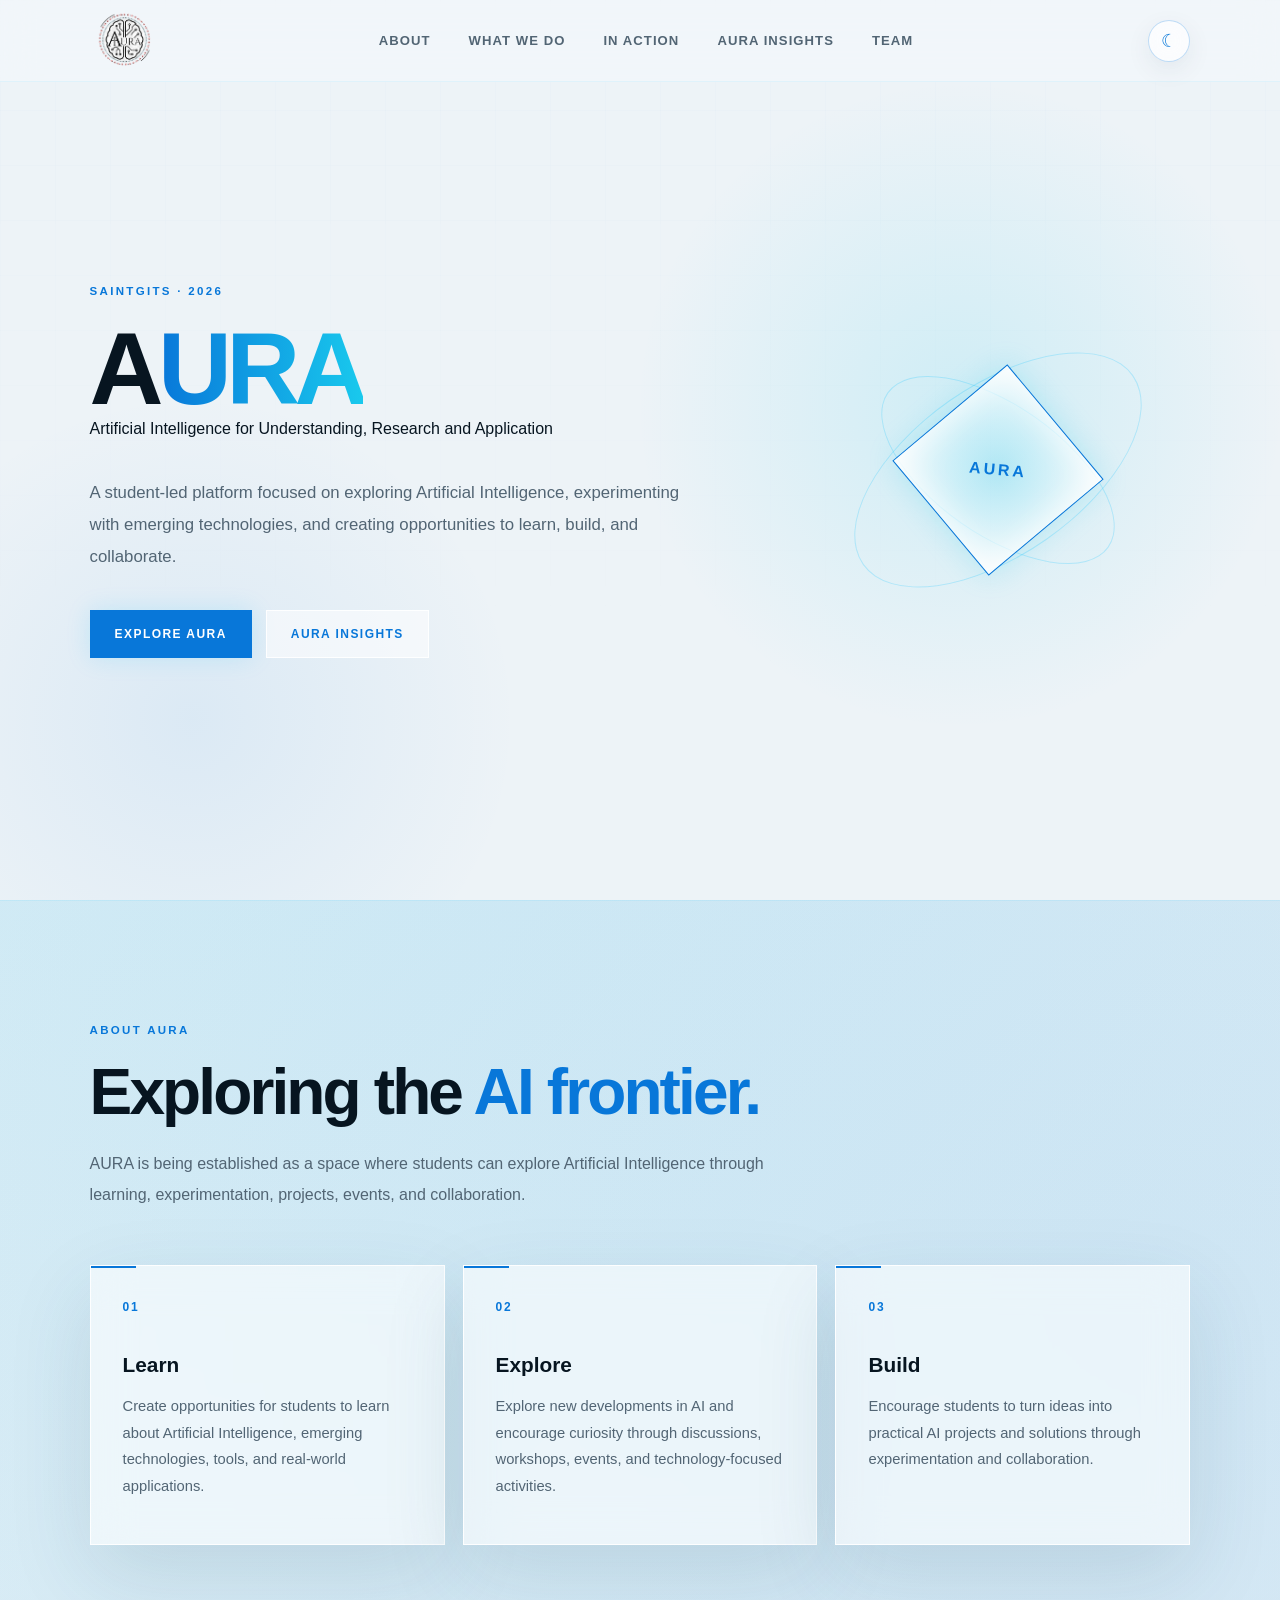
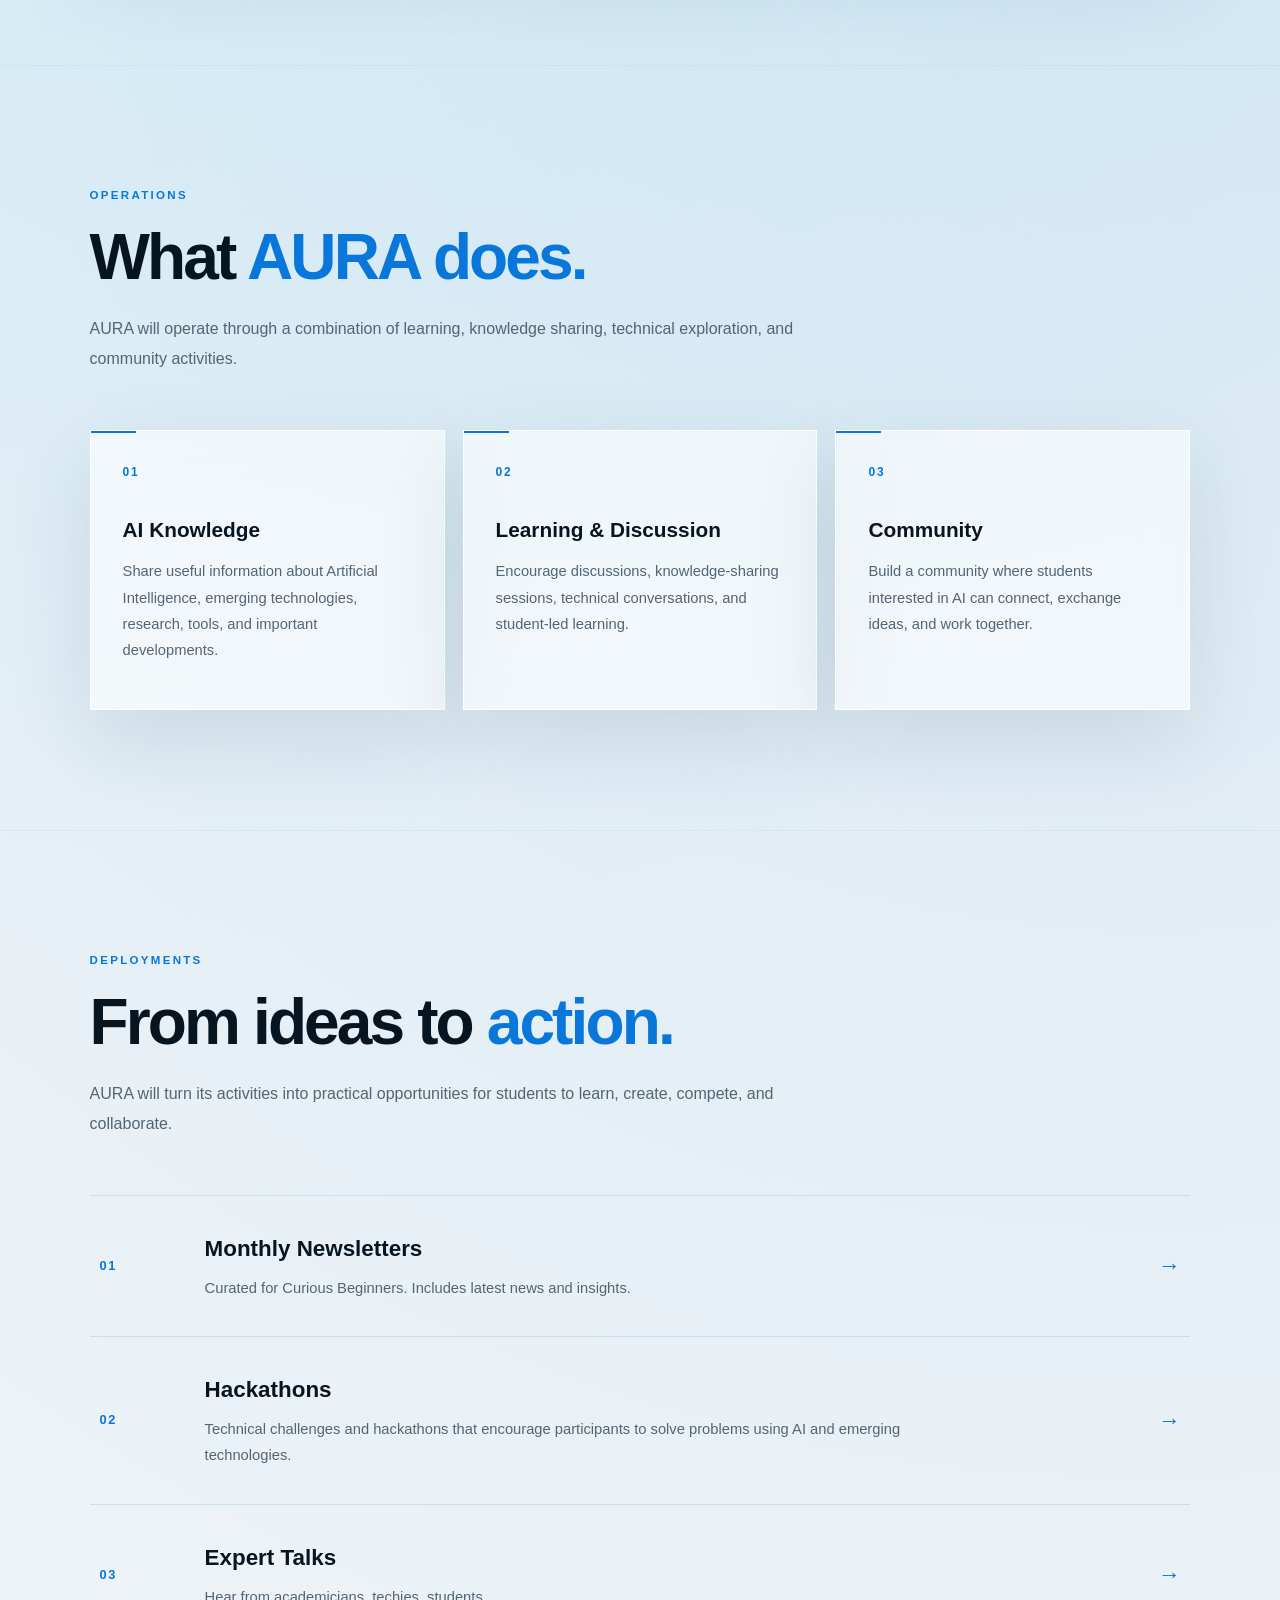
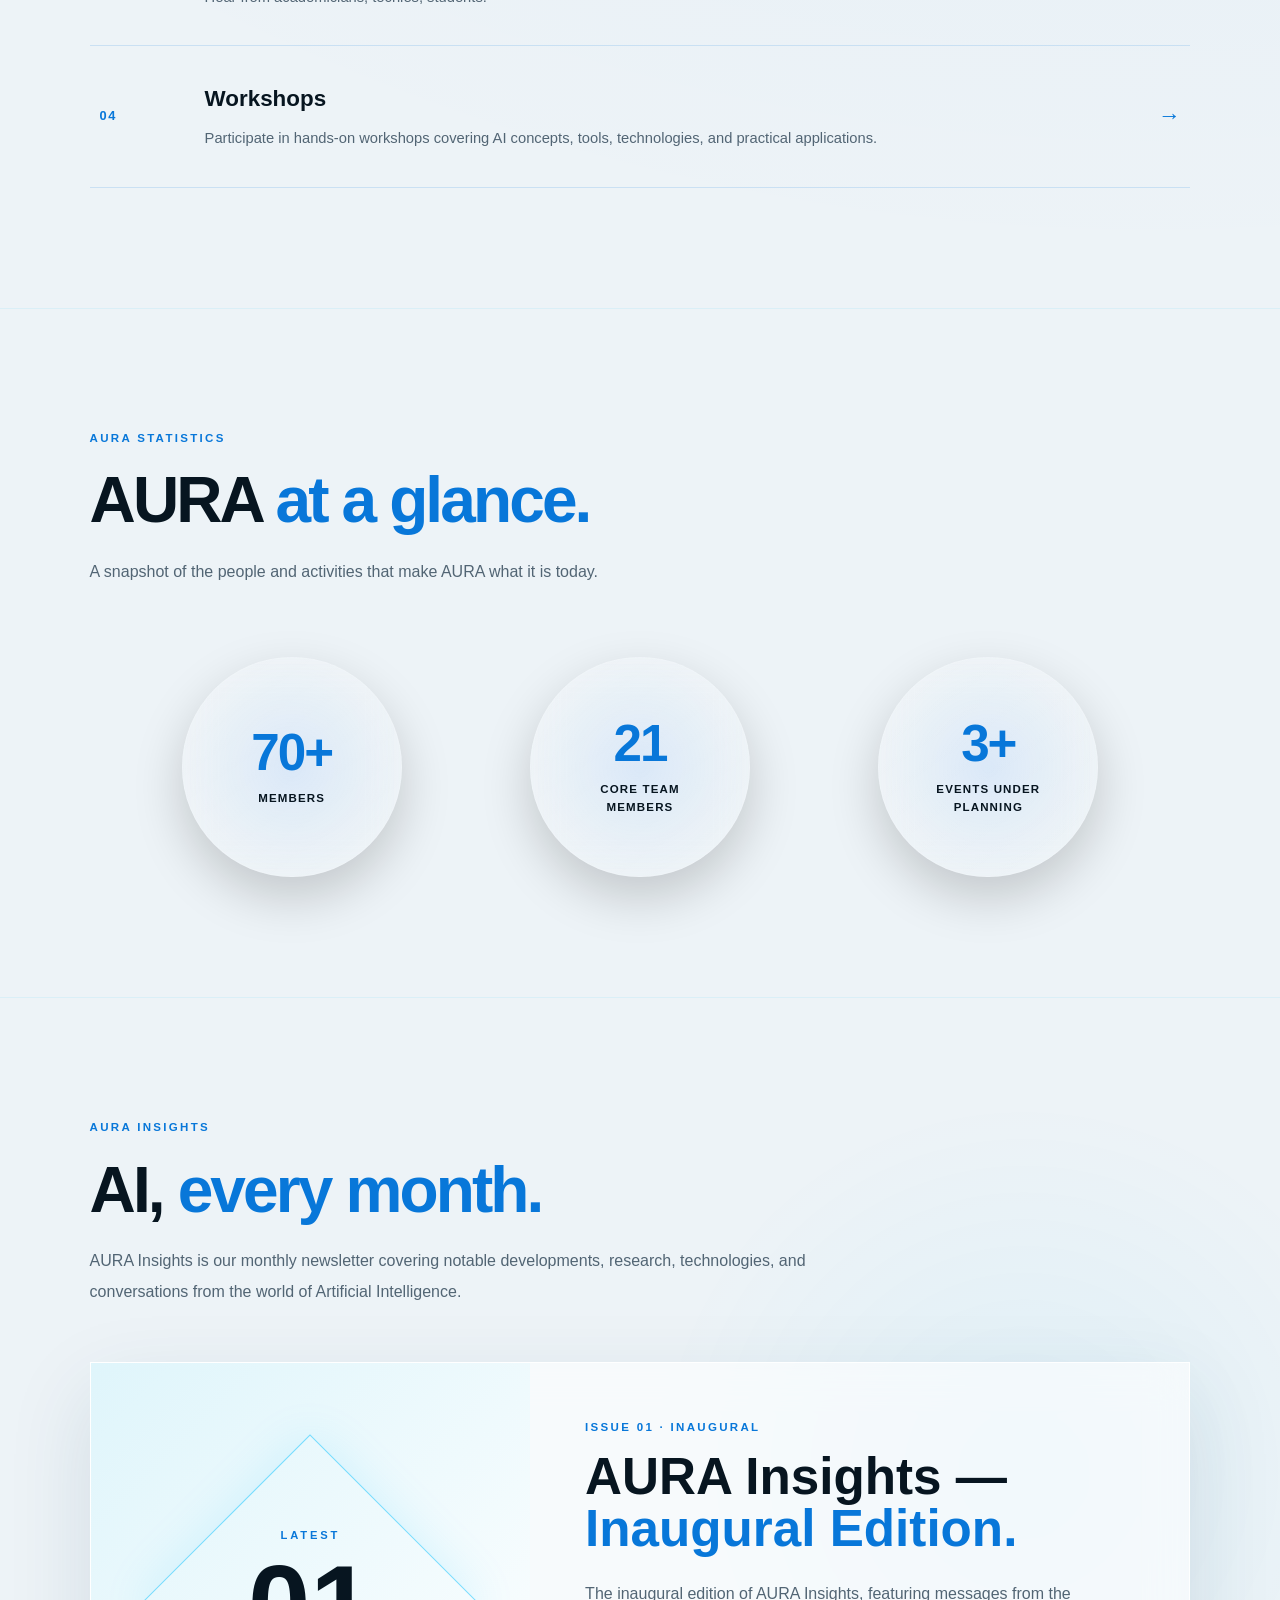
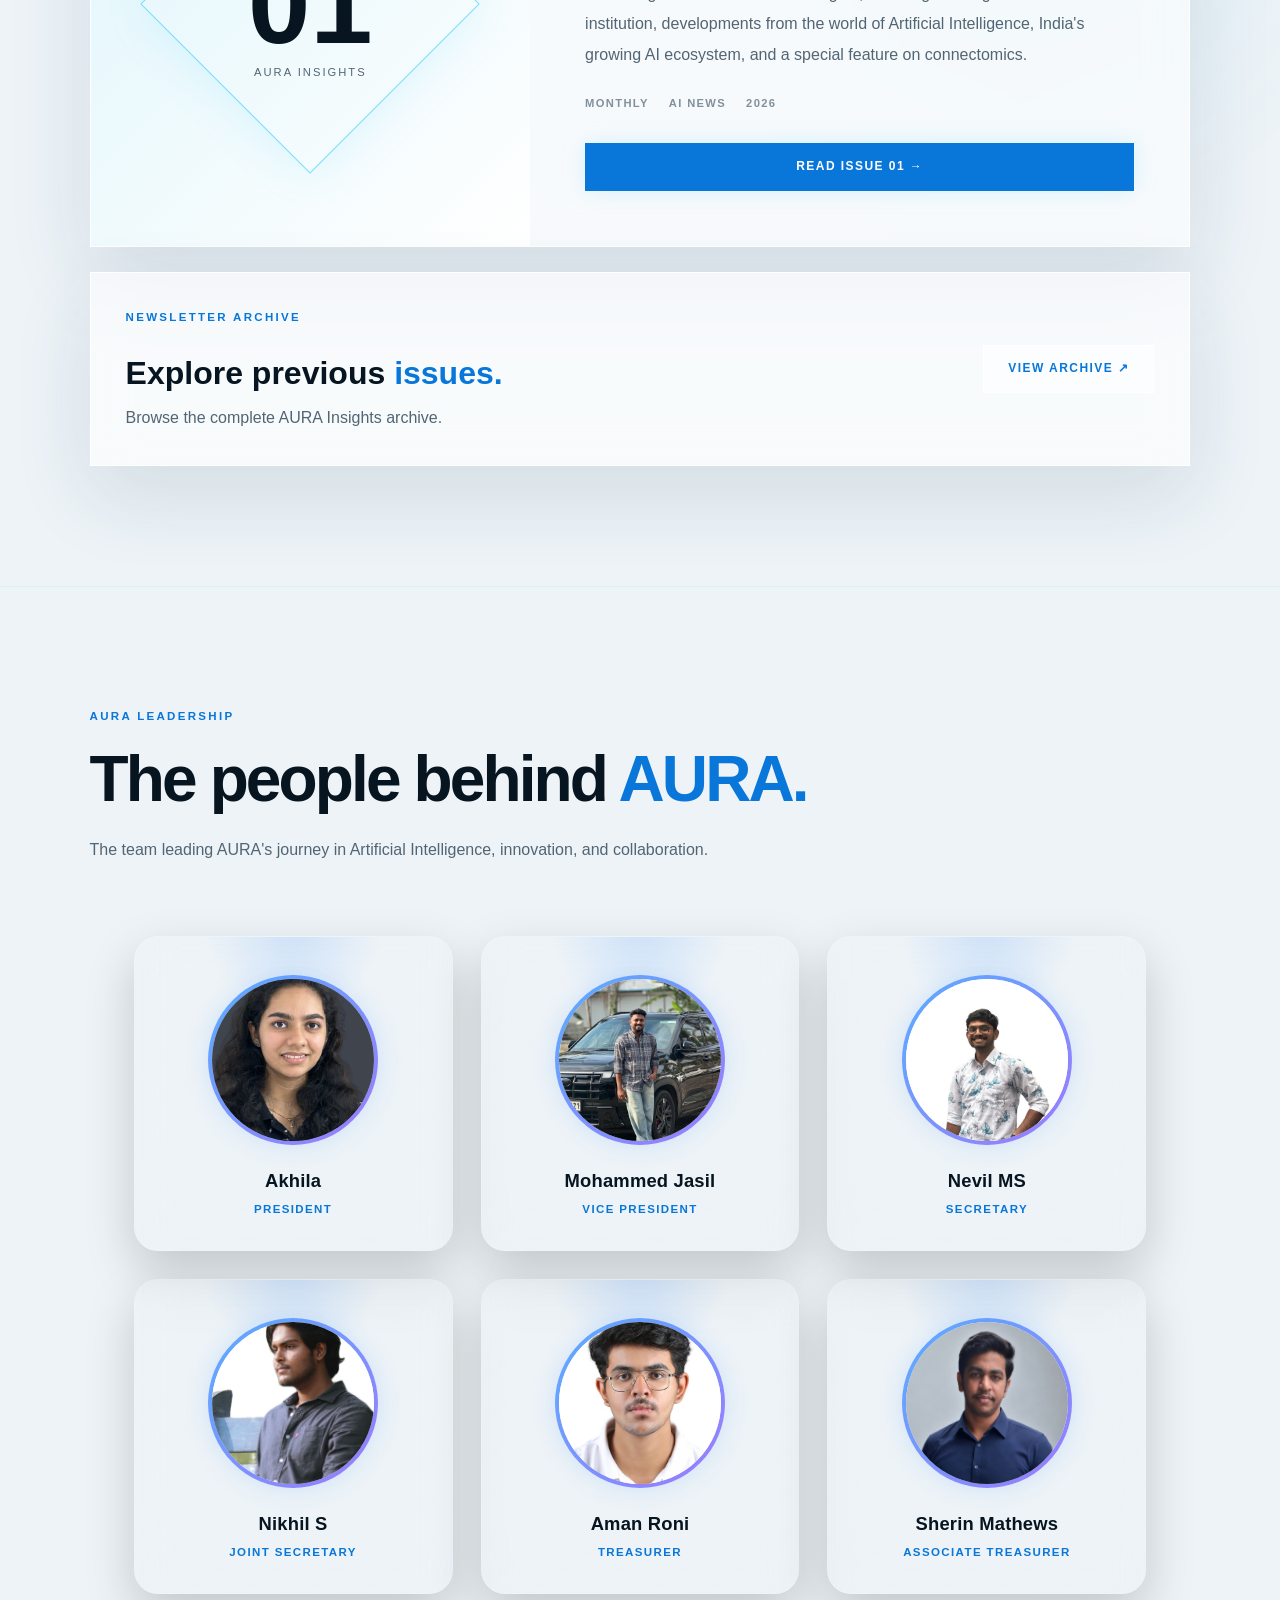
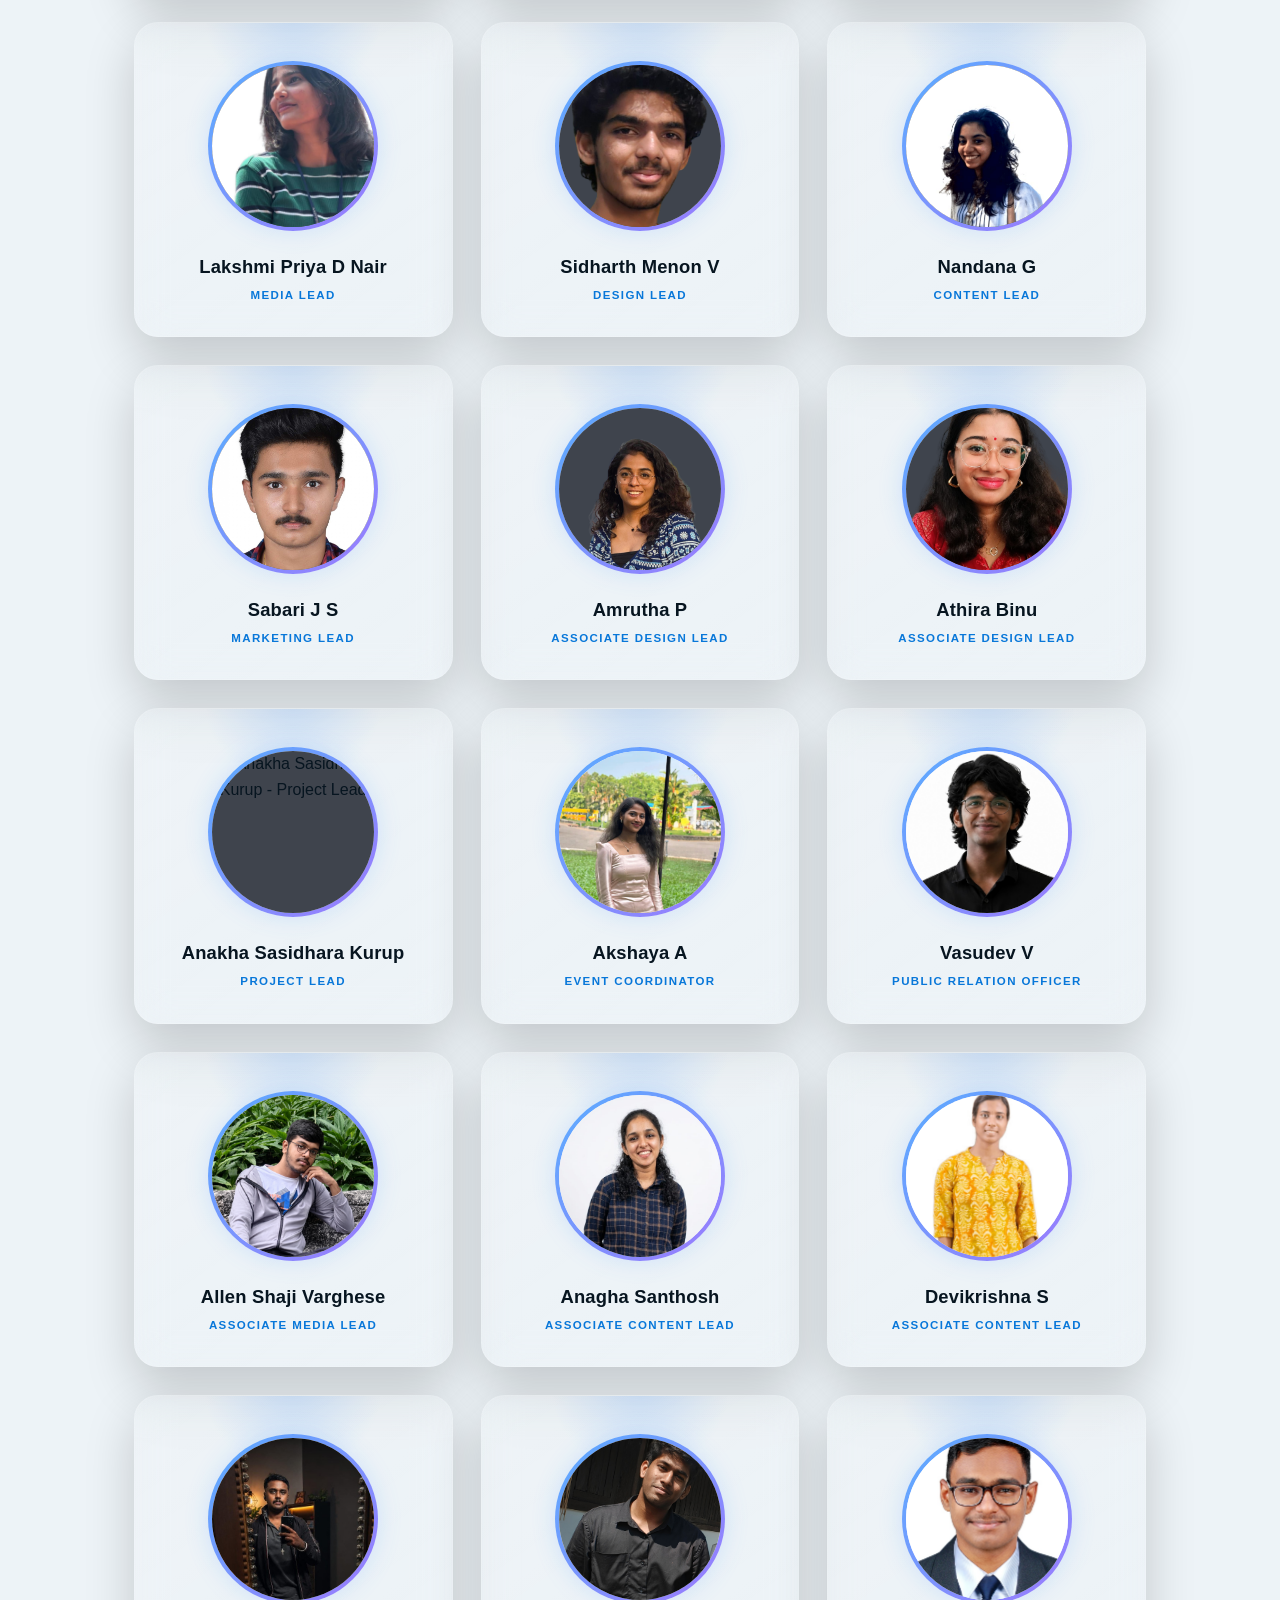
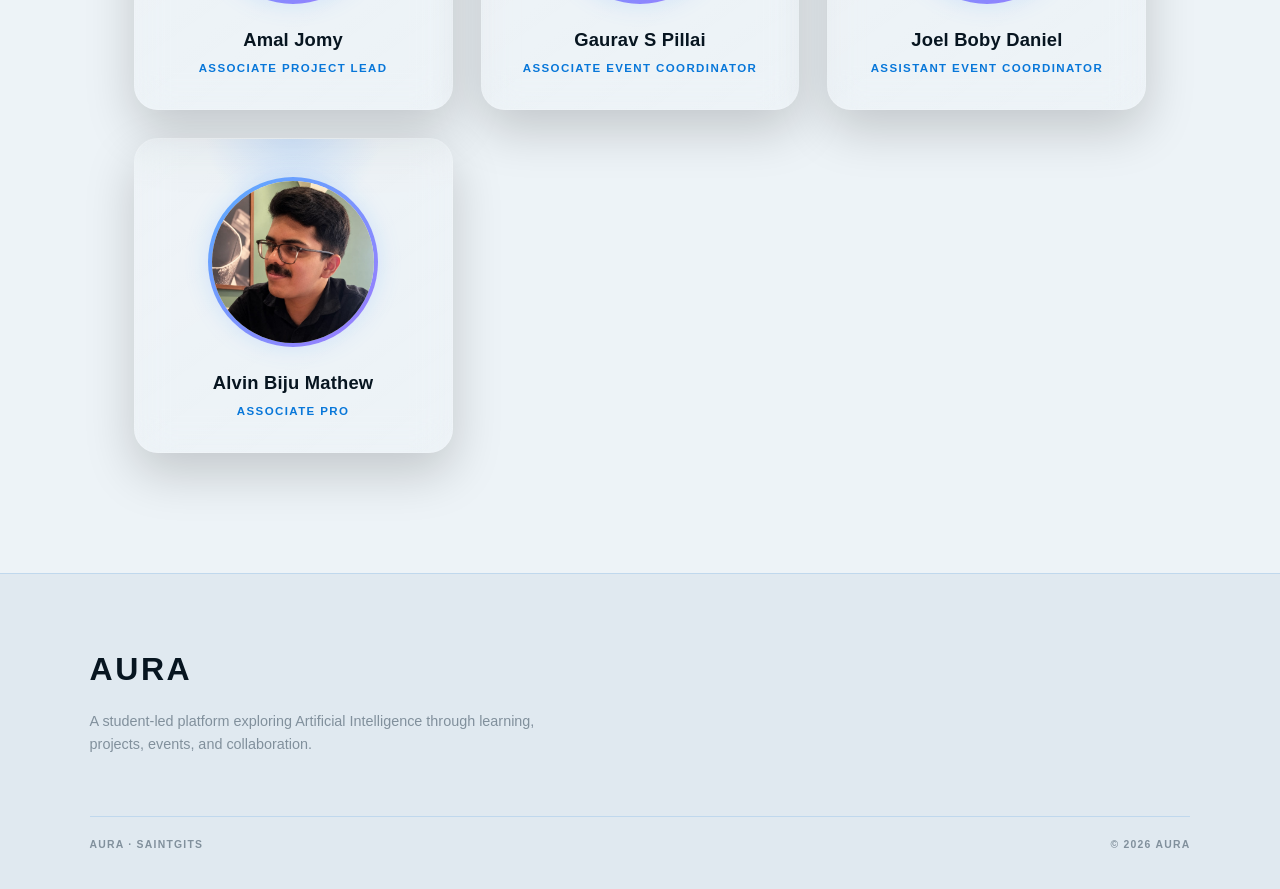
==== commit c114ebb5: "Added New Images For Leadership" ====
--- a/index.html
+++ b/index.html
@@ -963,7 +963,7 @@
 
                 <div class="leader-image">
                     <img
-                        src=""
+                        src="images/leadership/Sidharth_Menon_V_Design_Lead.png"
                         alt="Sidharth Menon V - Design Lead"
                     >
                 </div>
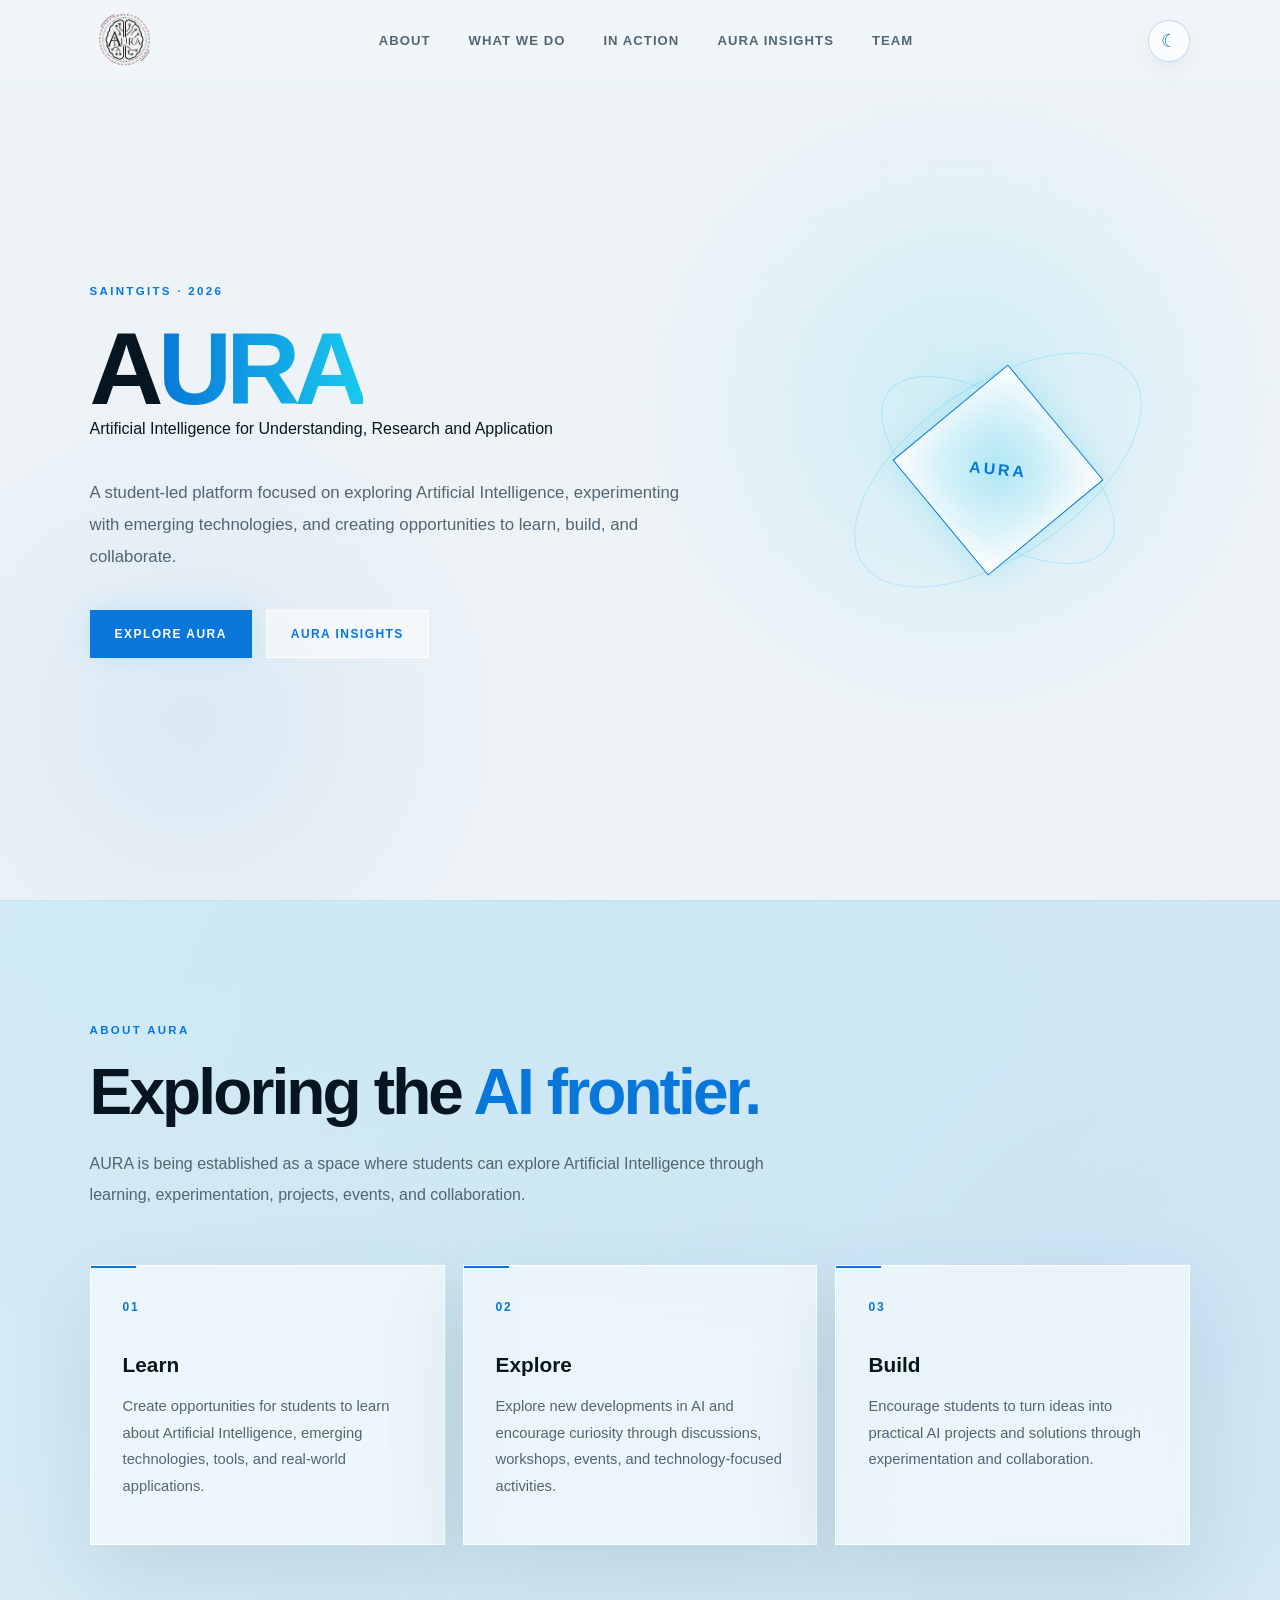
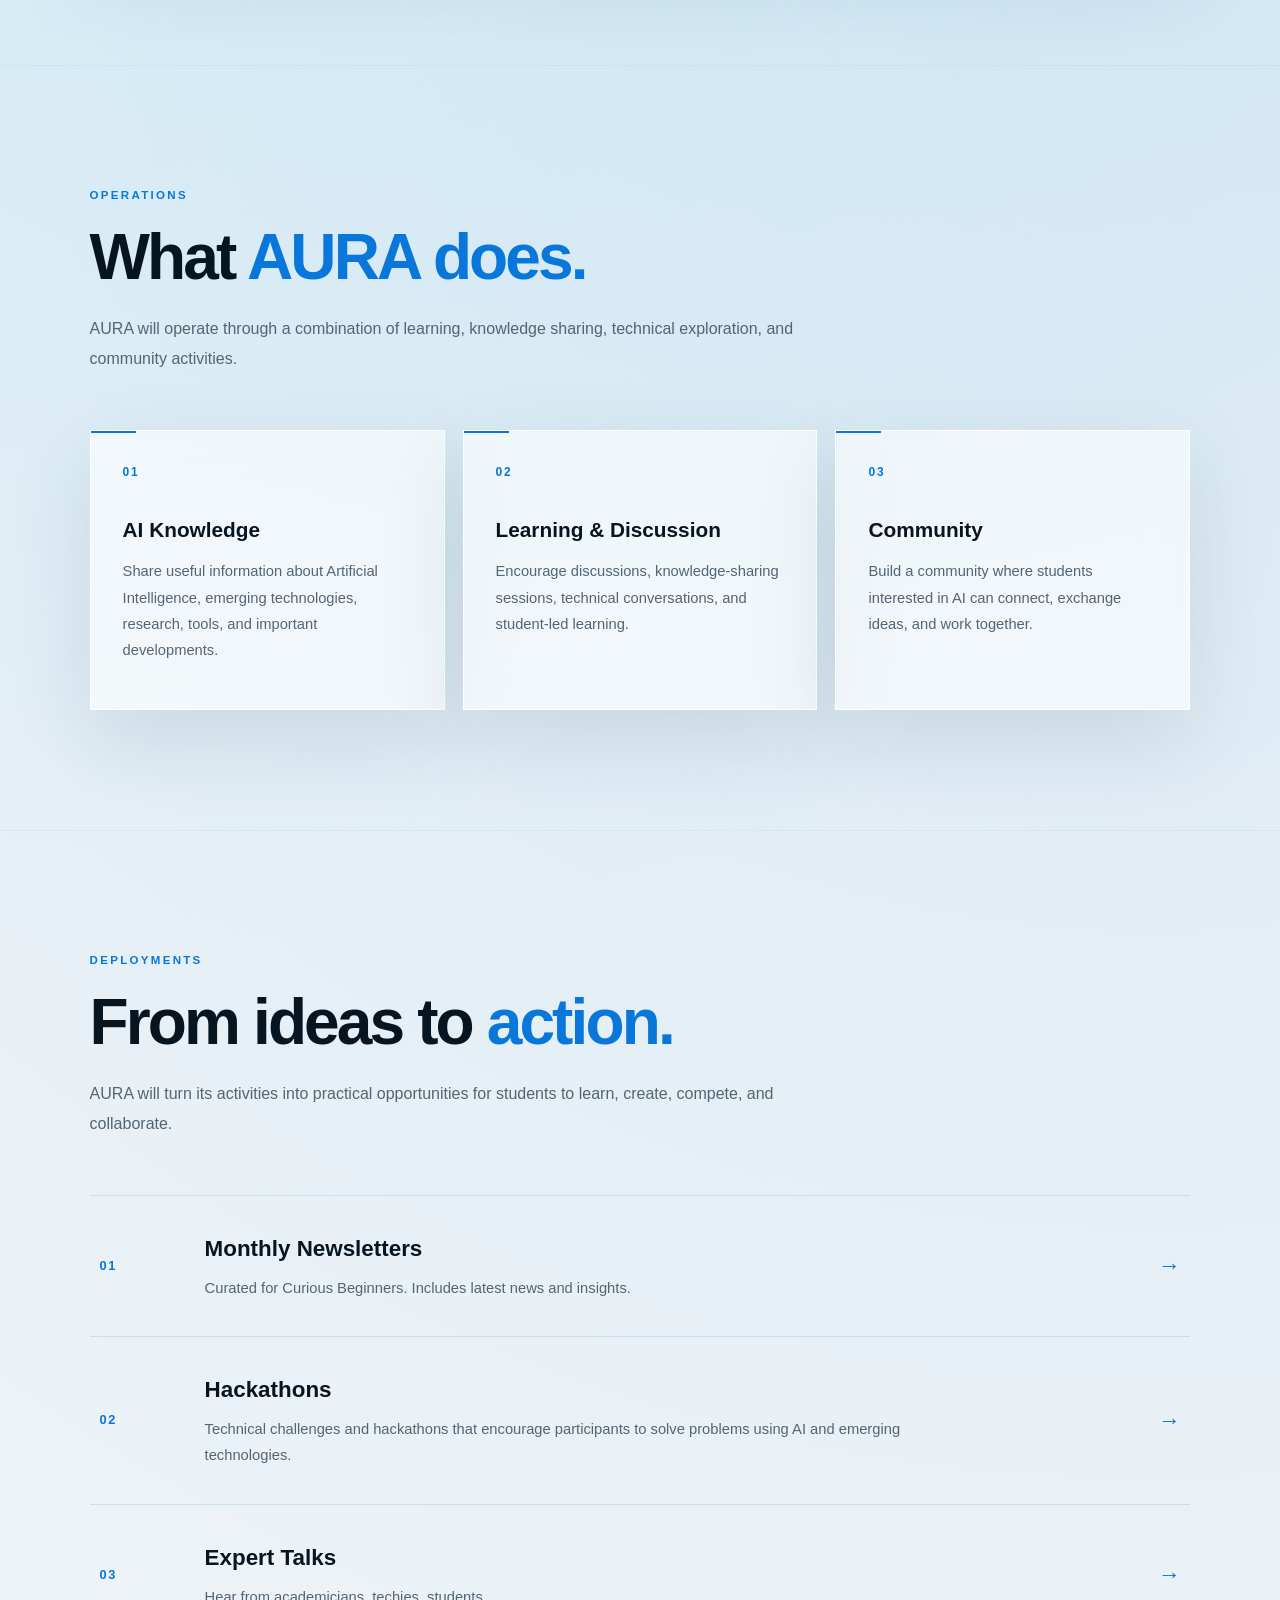
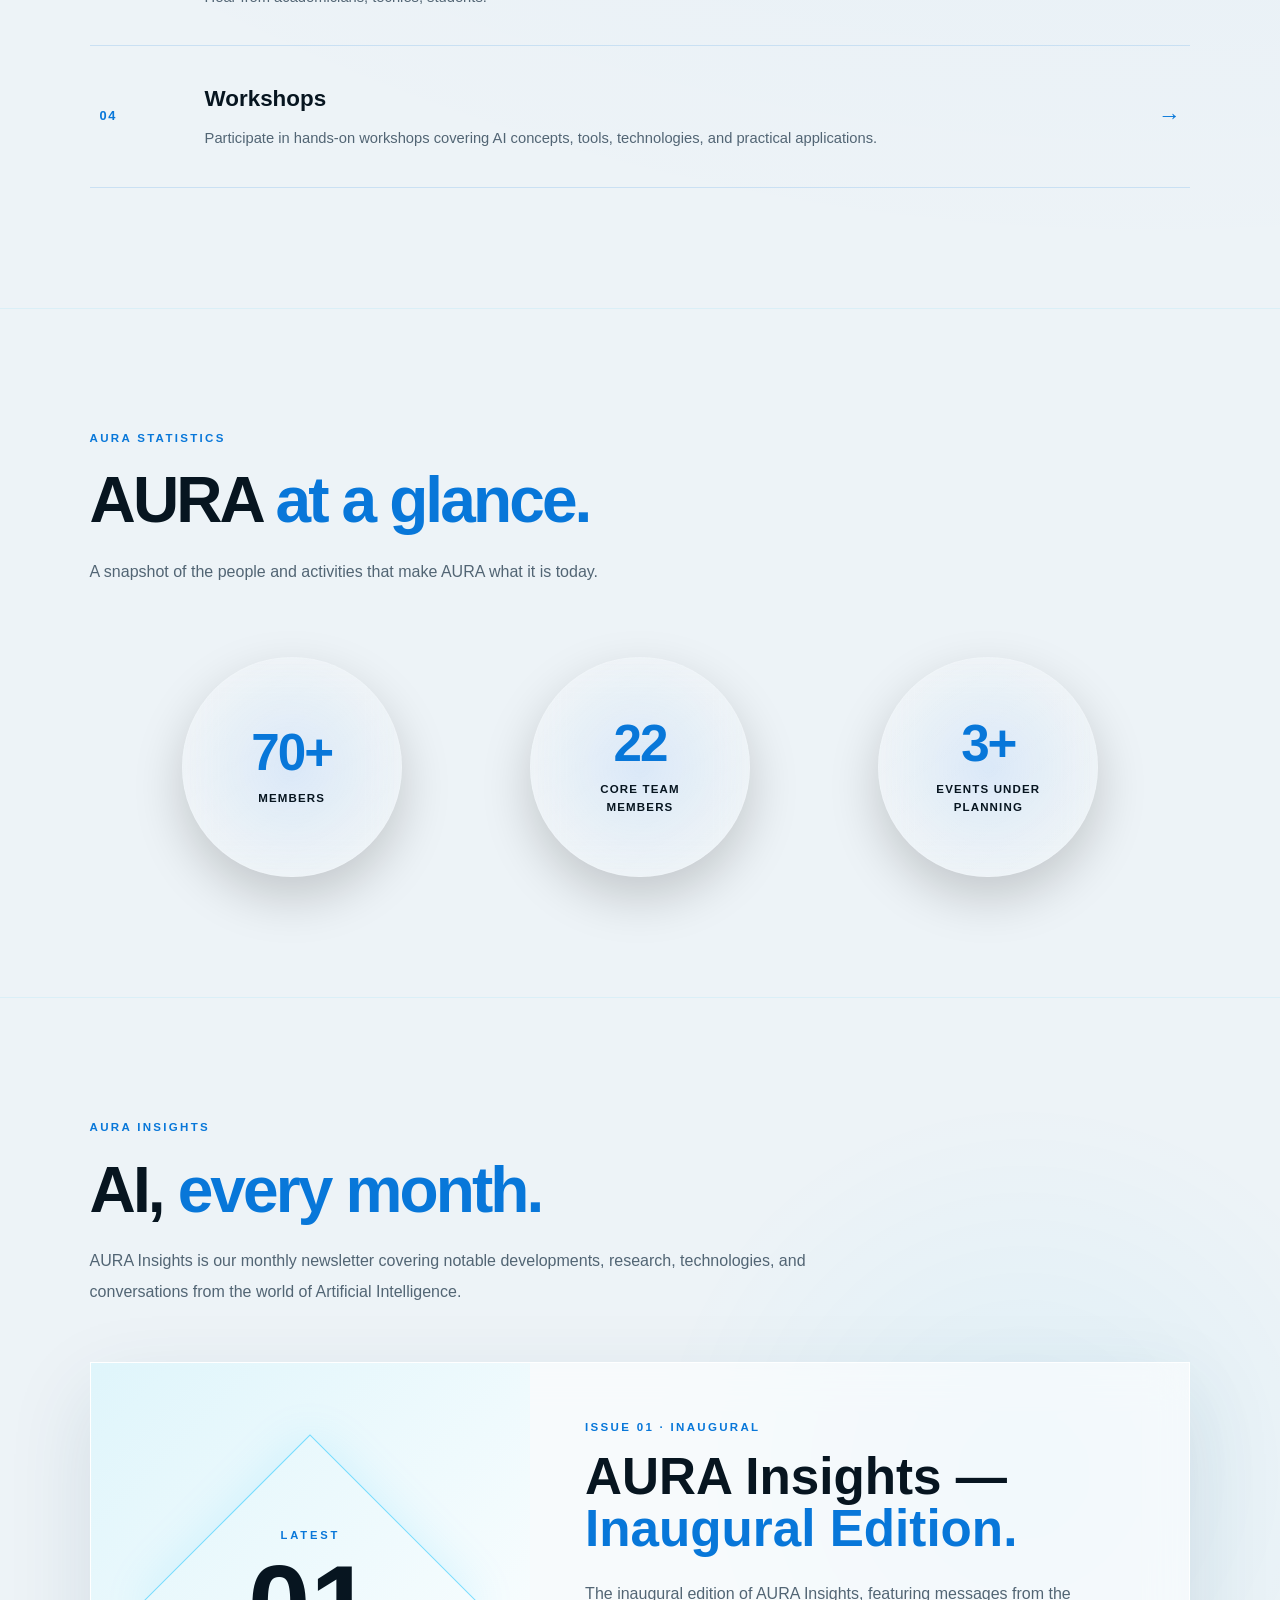
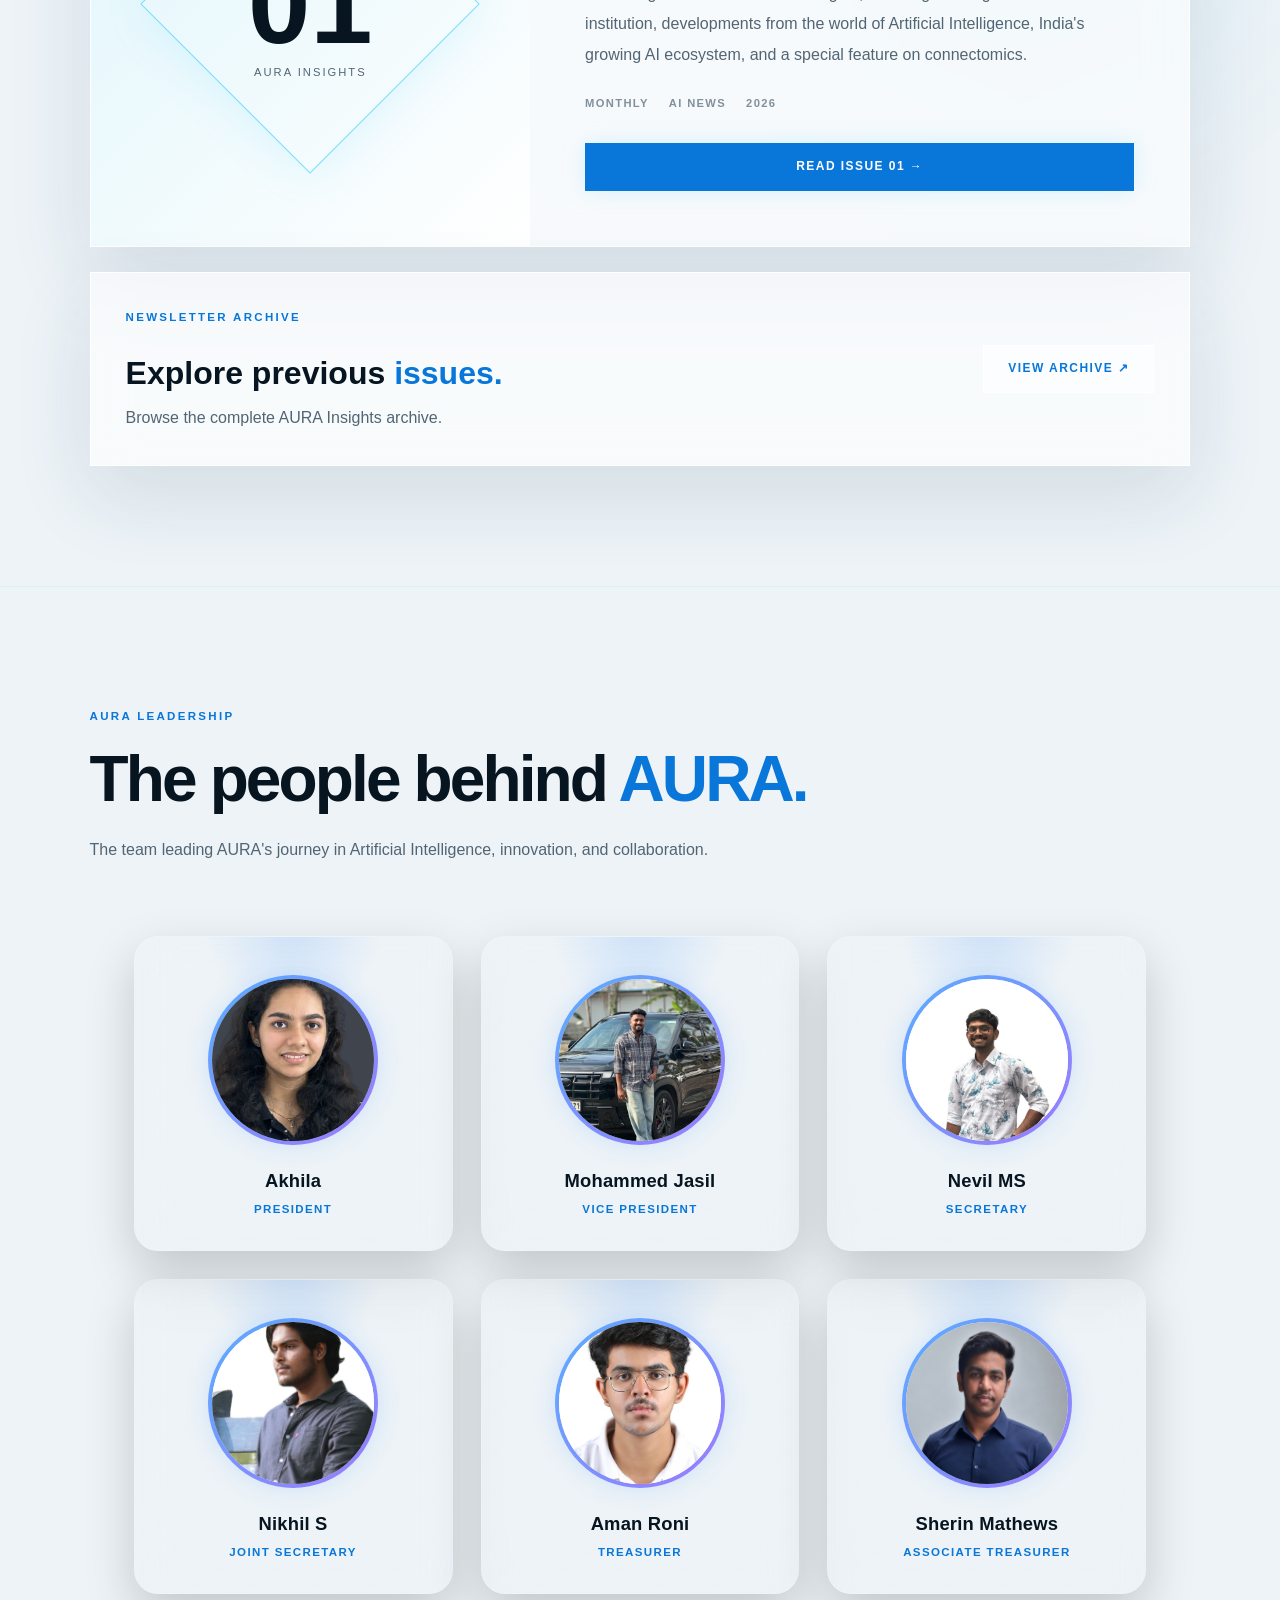
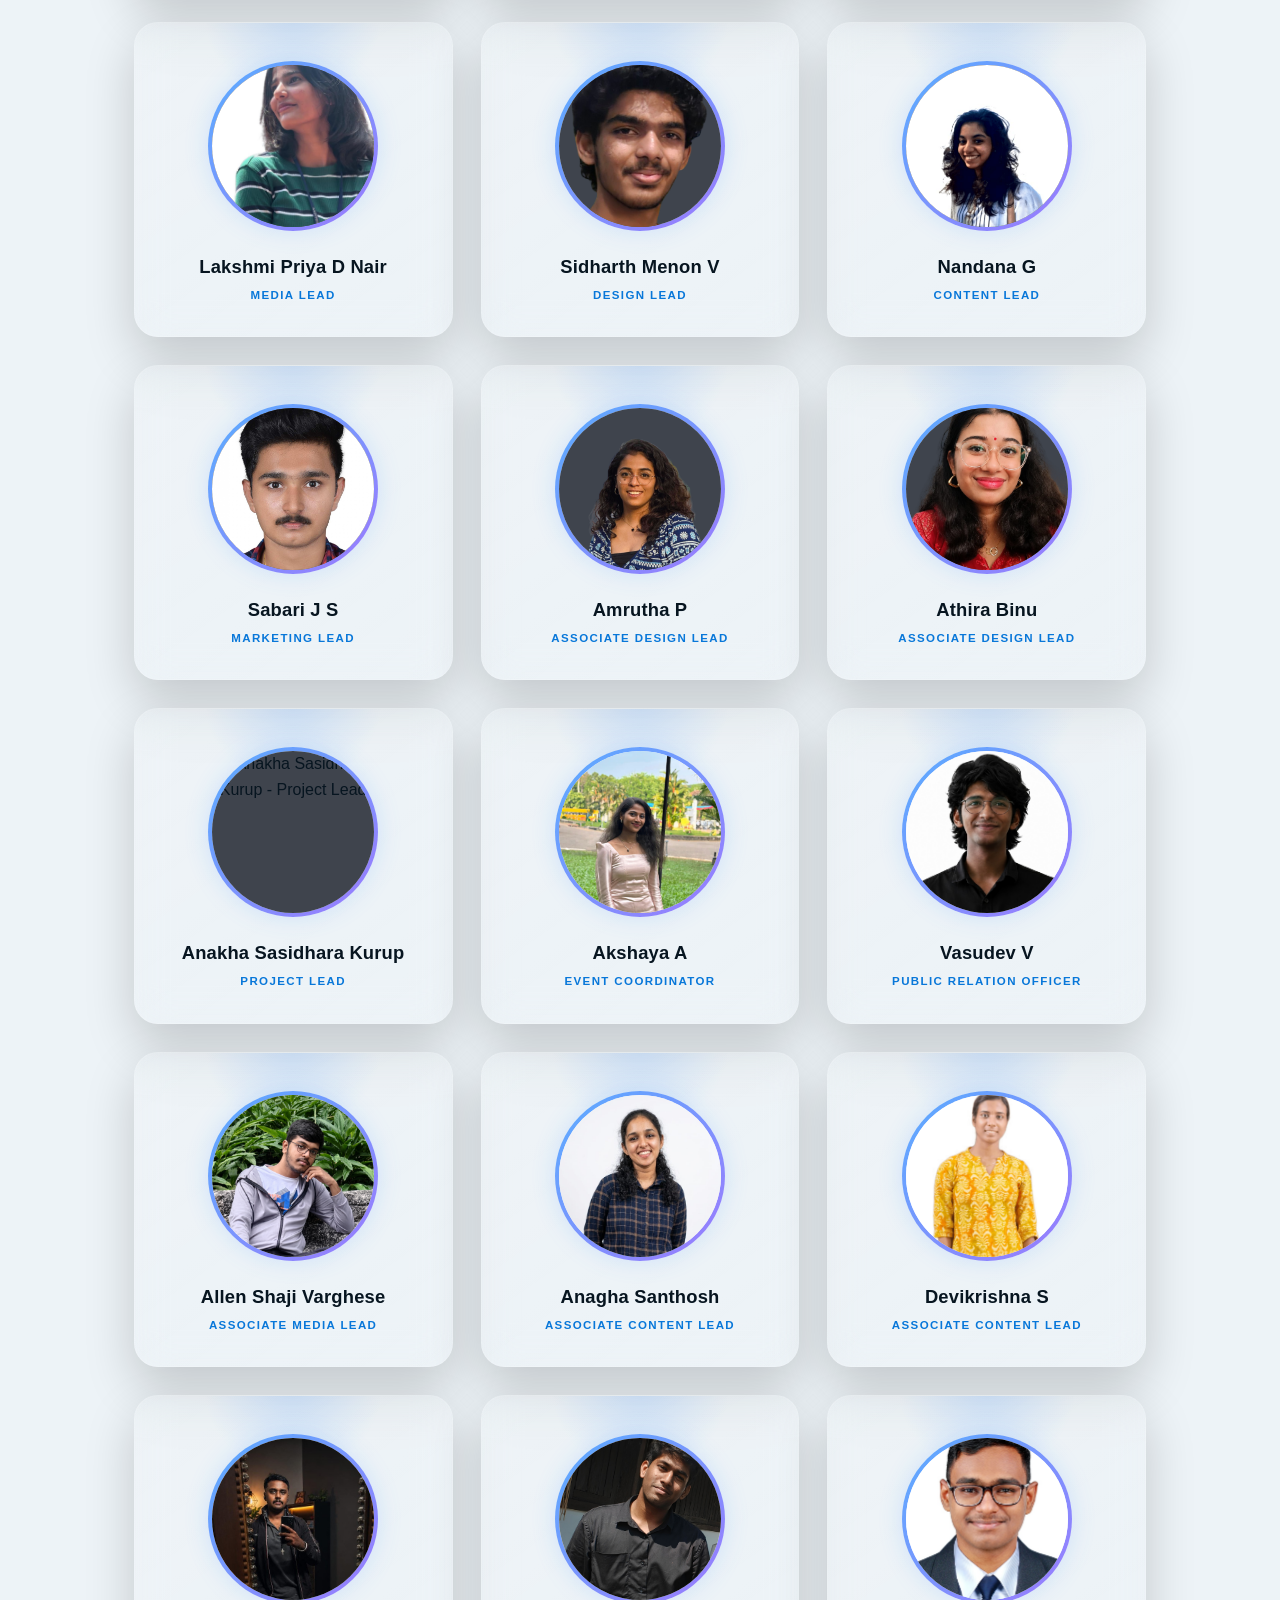
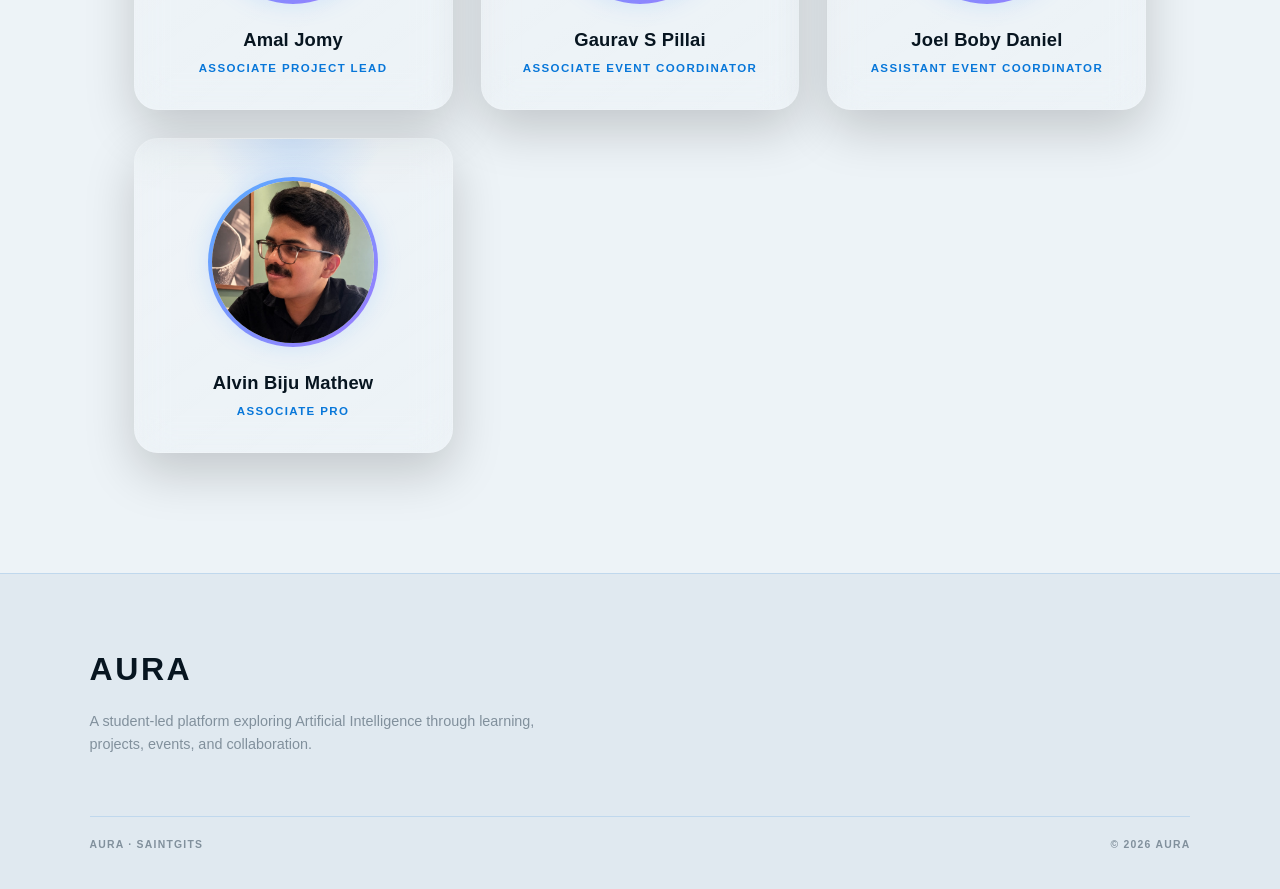
==== commit d07f80e8: "Updated count of core members" ====
--- a/index.html
+++ b/index.html
@@ -598,7 +598,7 @@
                 <div class="stat-circle">
 
                     <span class="stat-number">
-                        21
+                        22
                     </span>
 
                     <span class="stat-label">
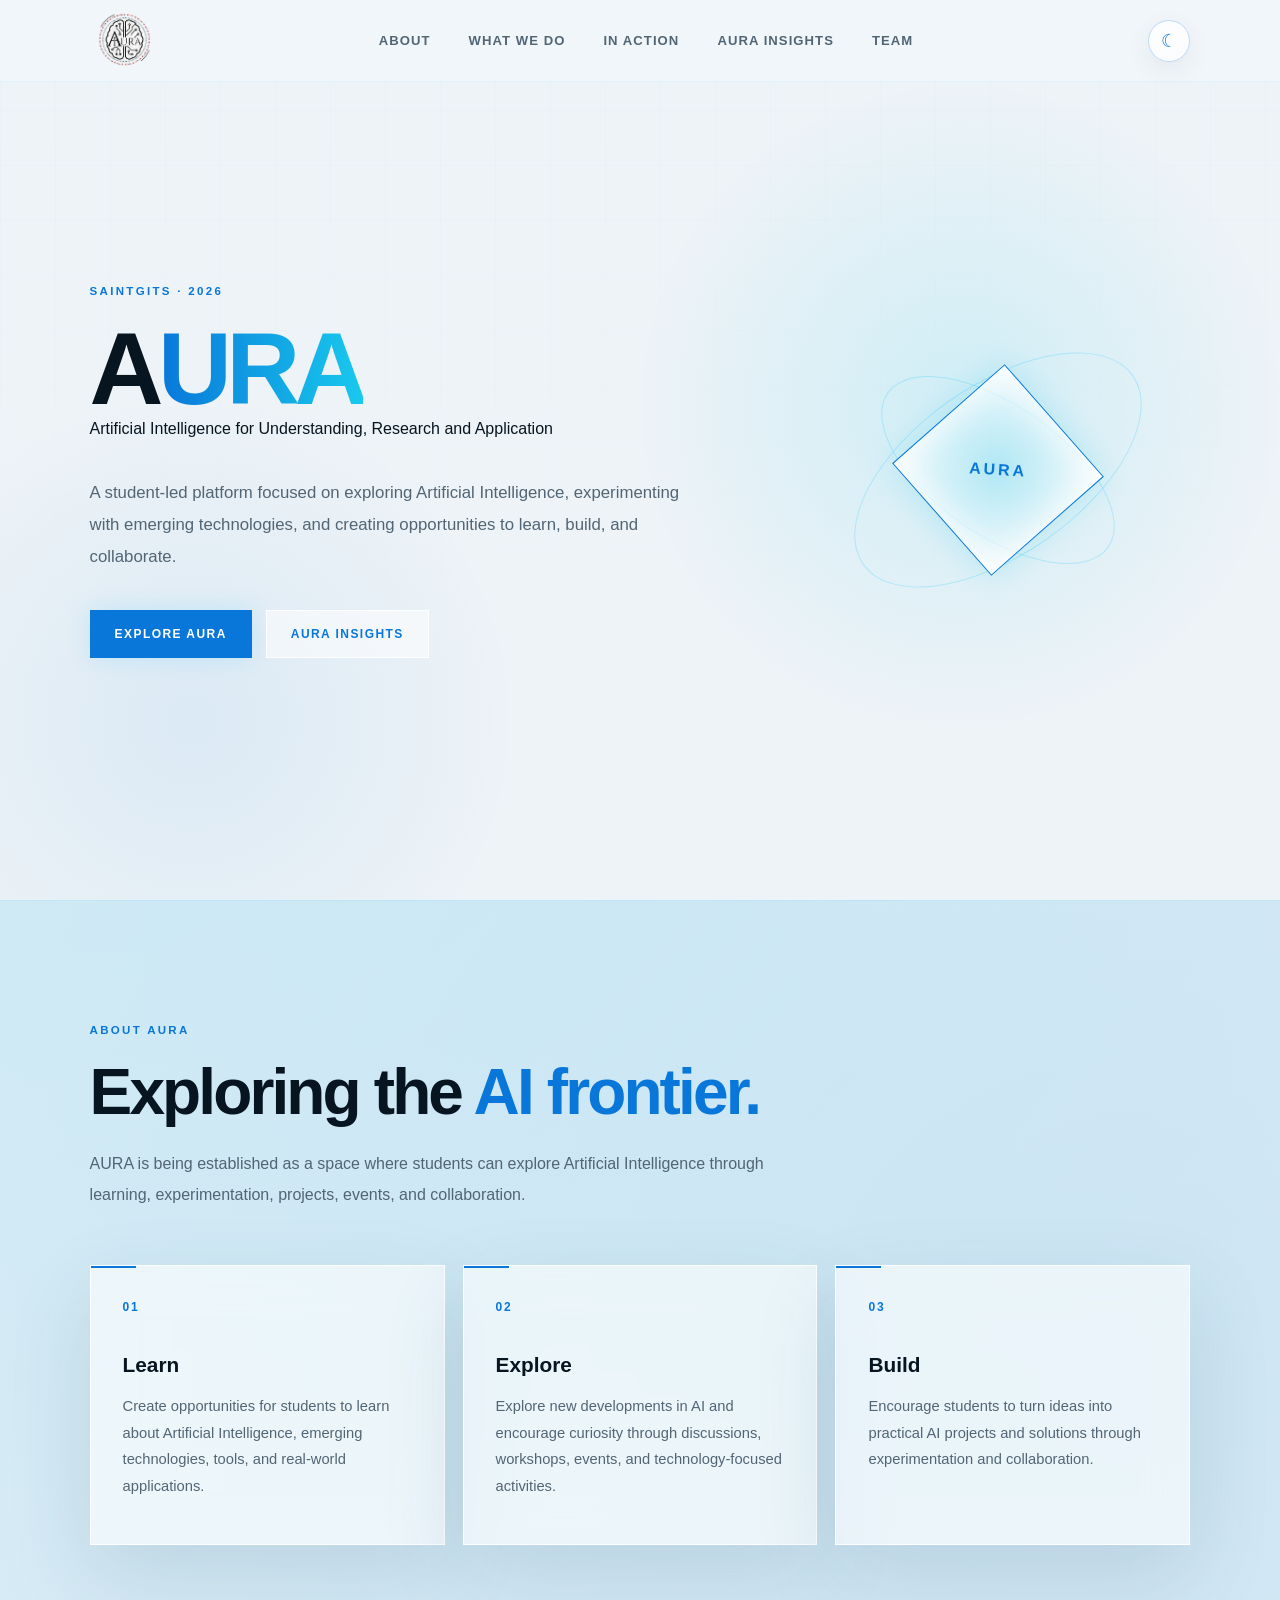
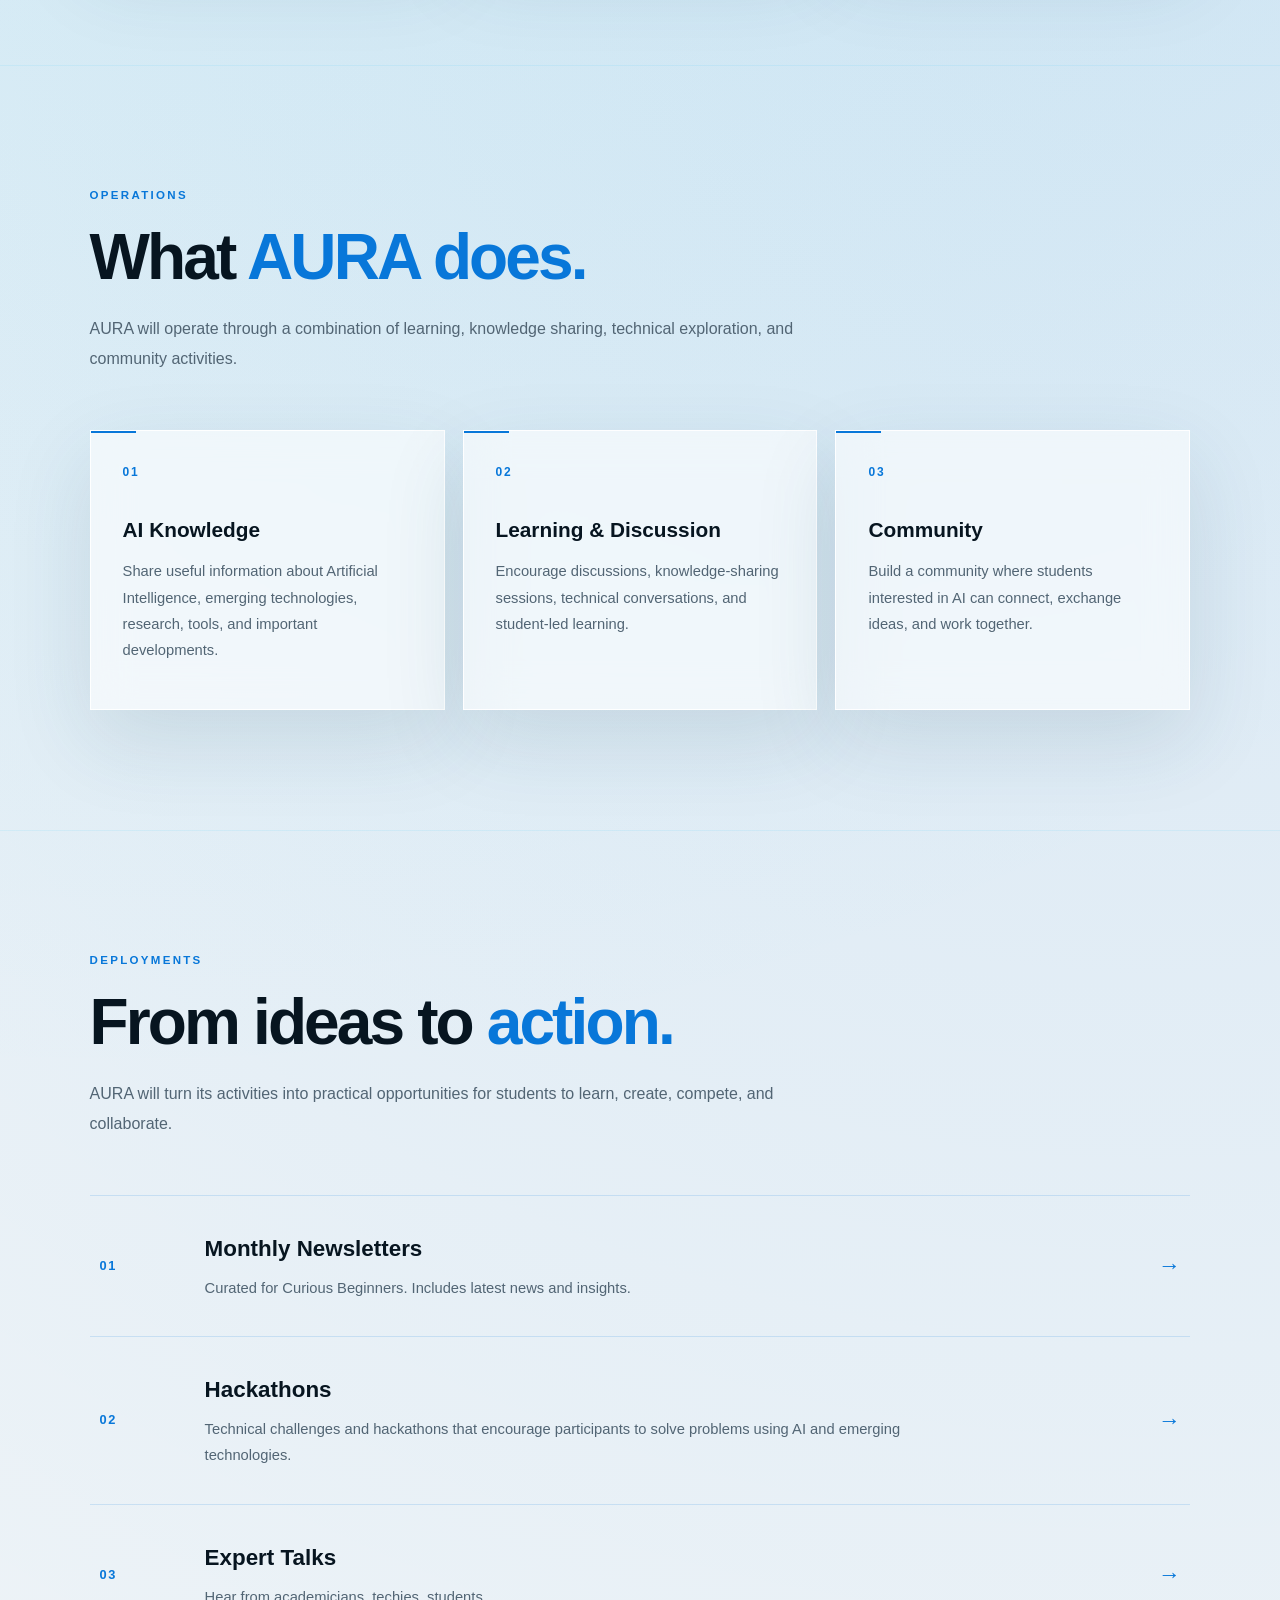
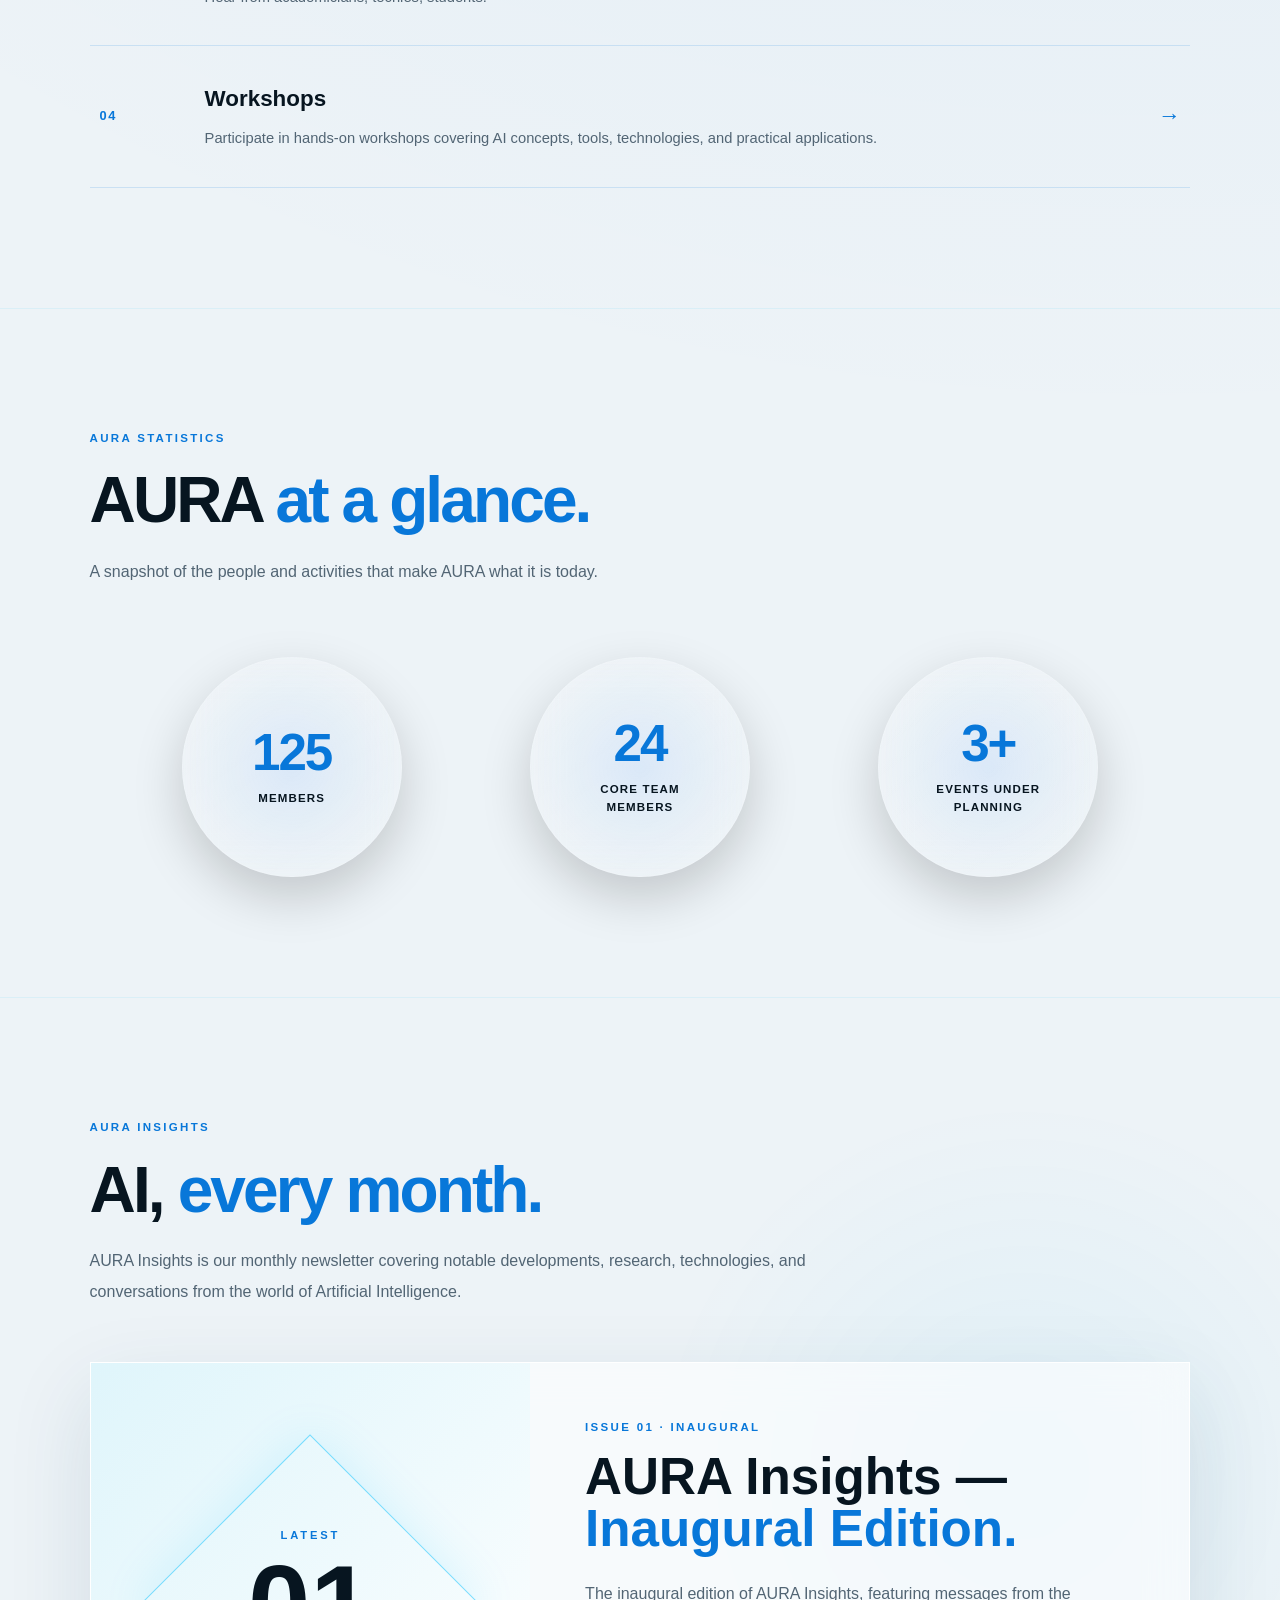
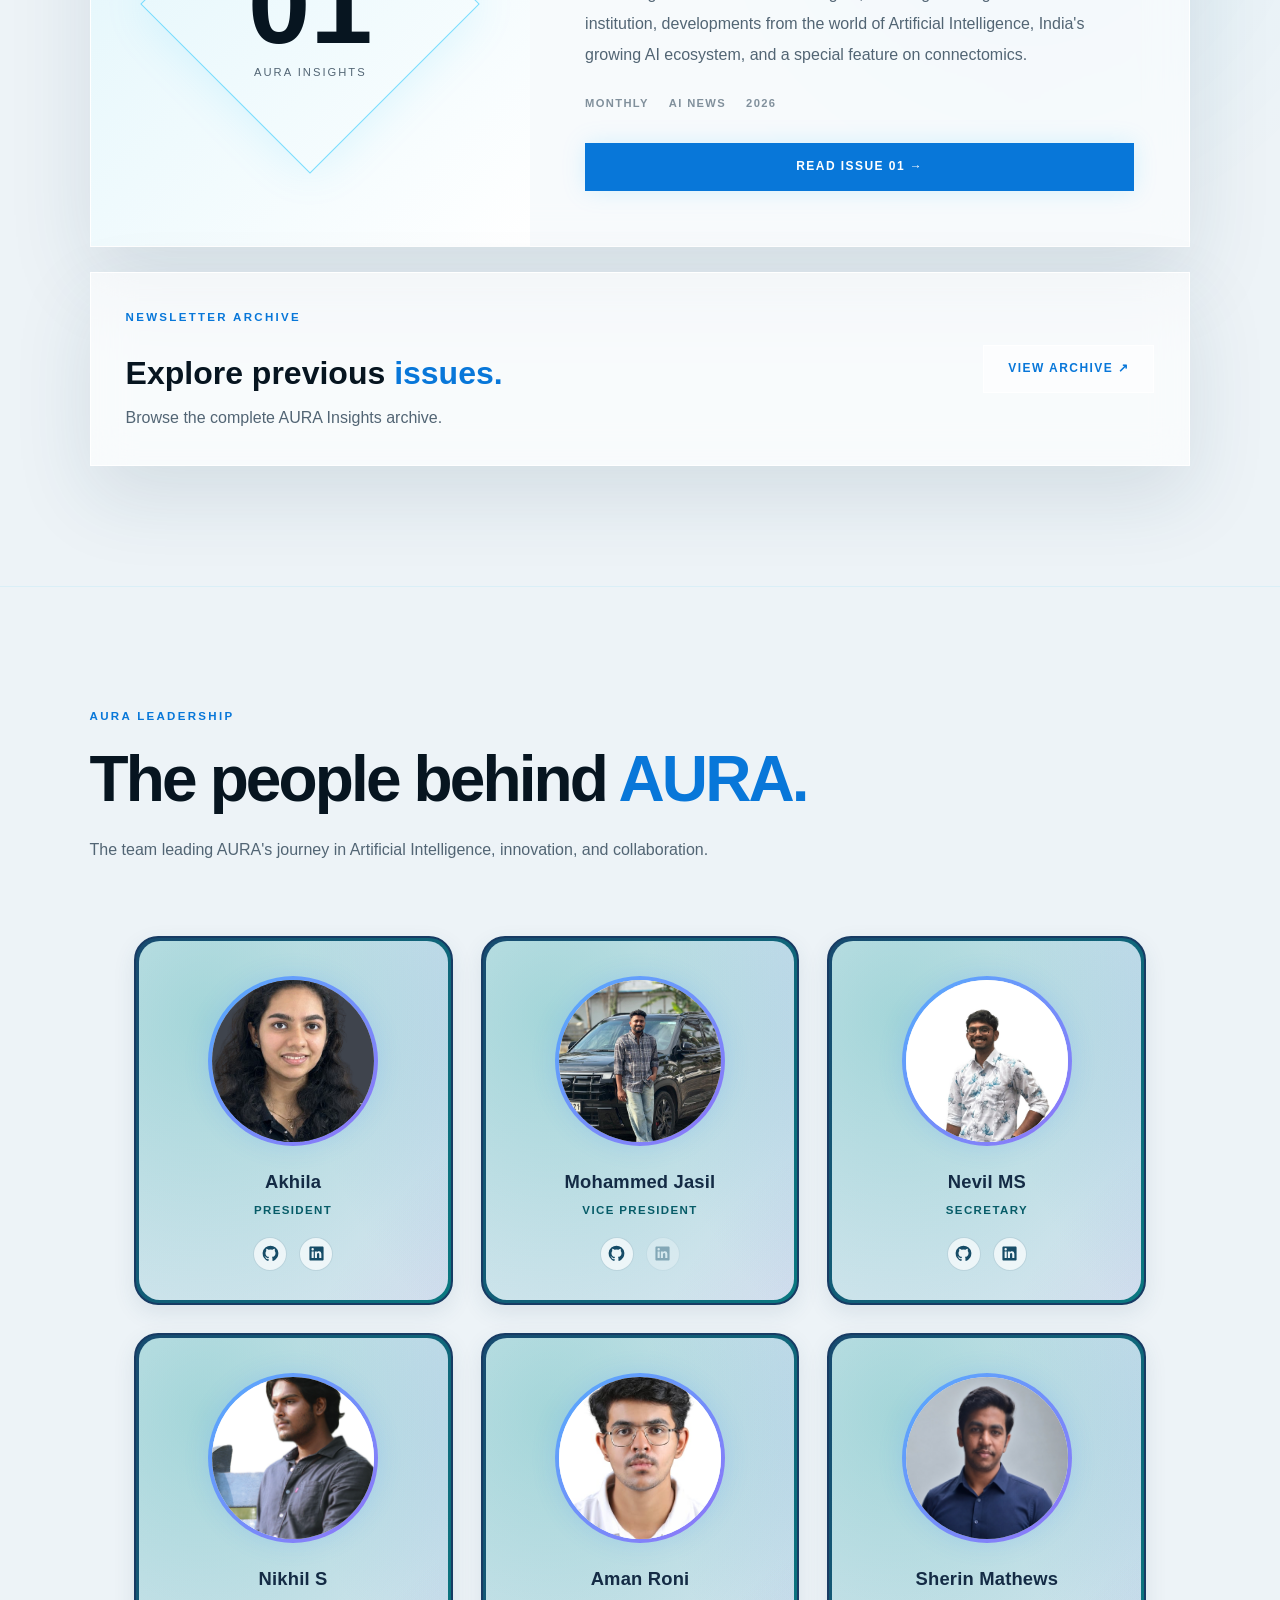
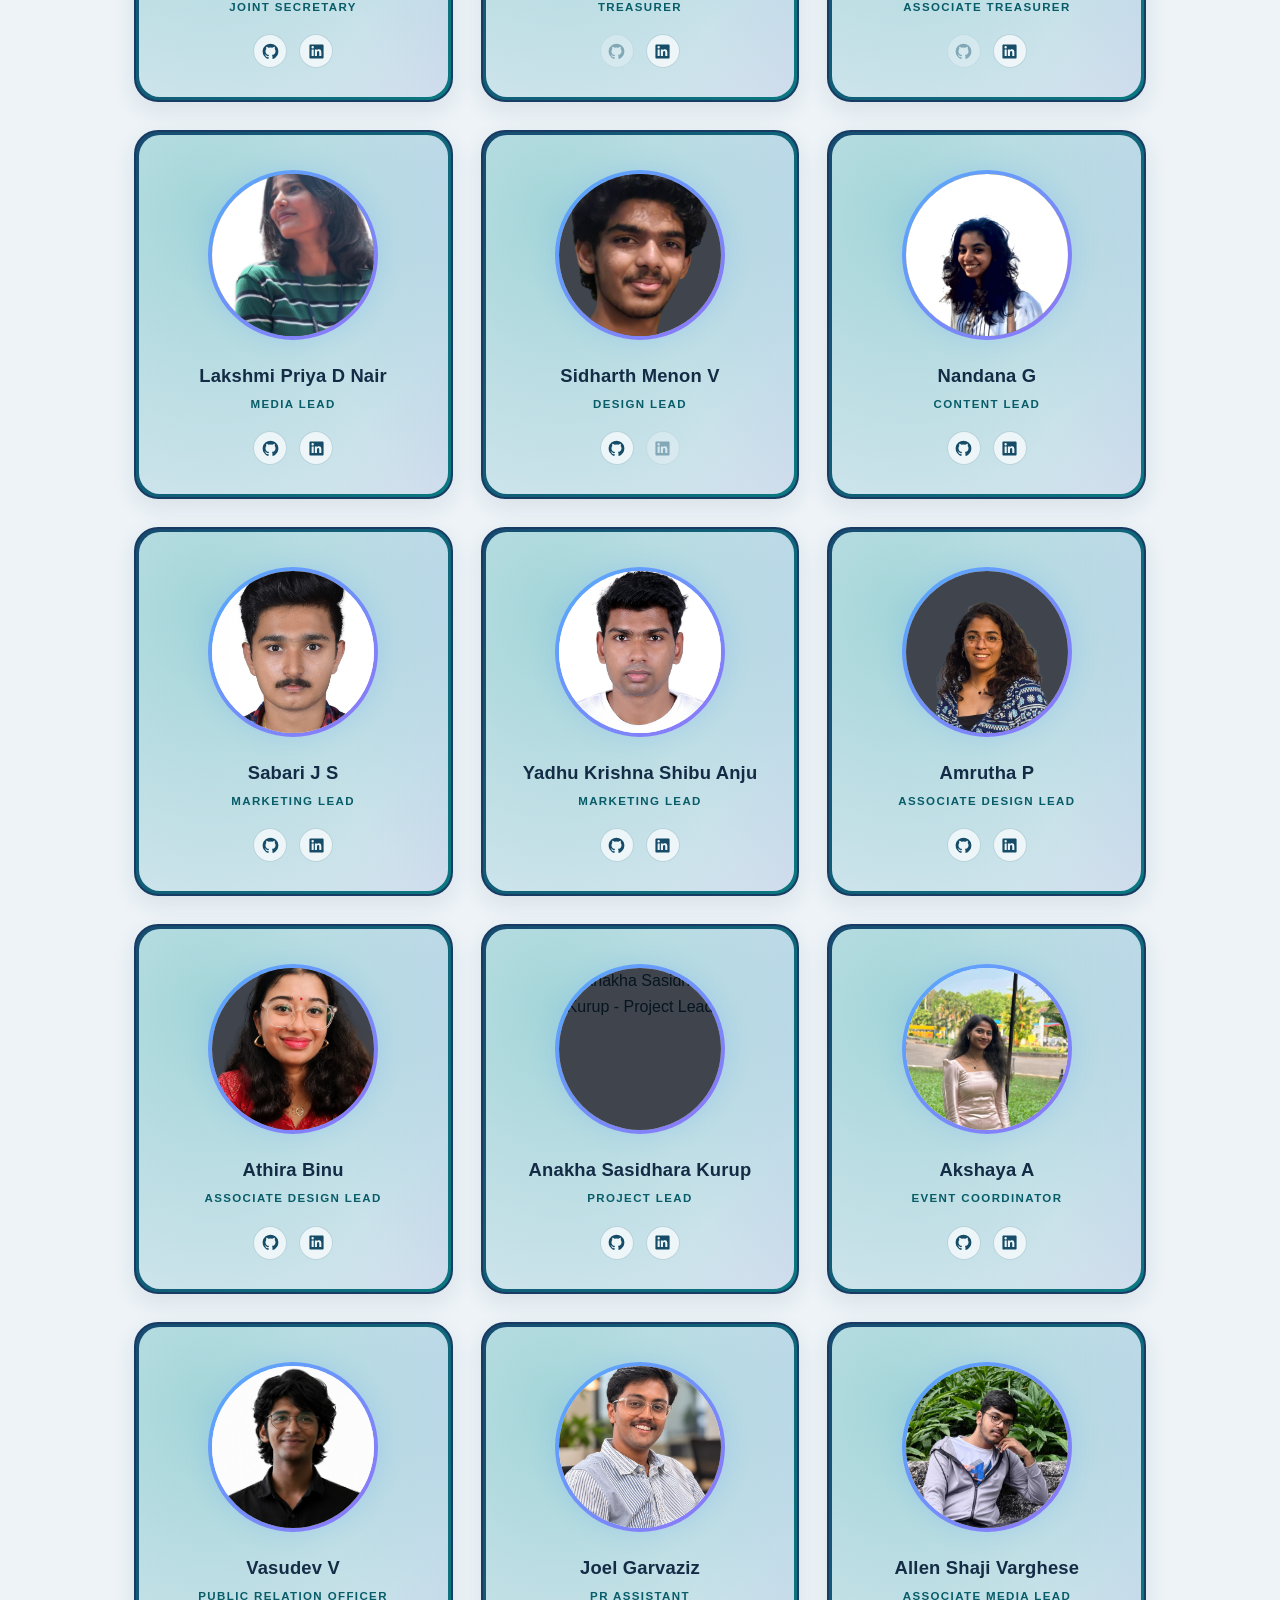
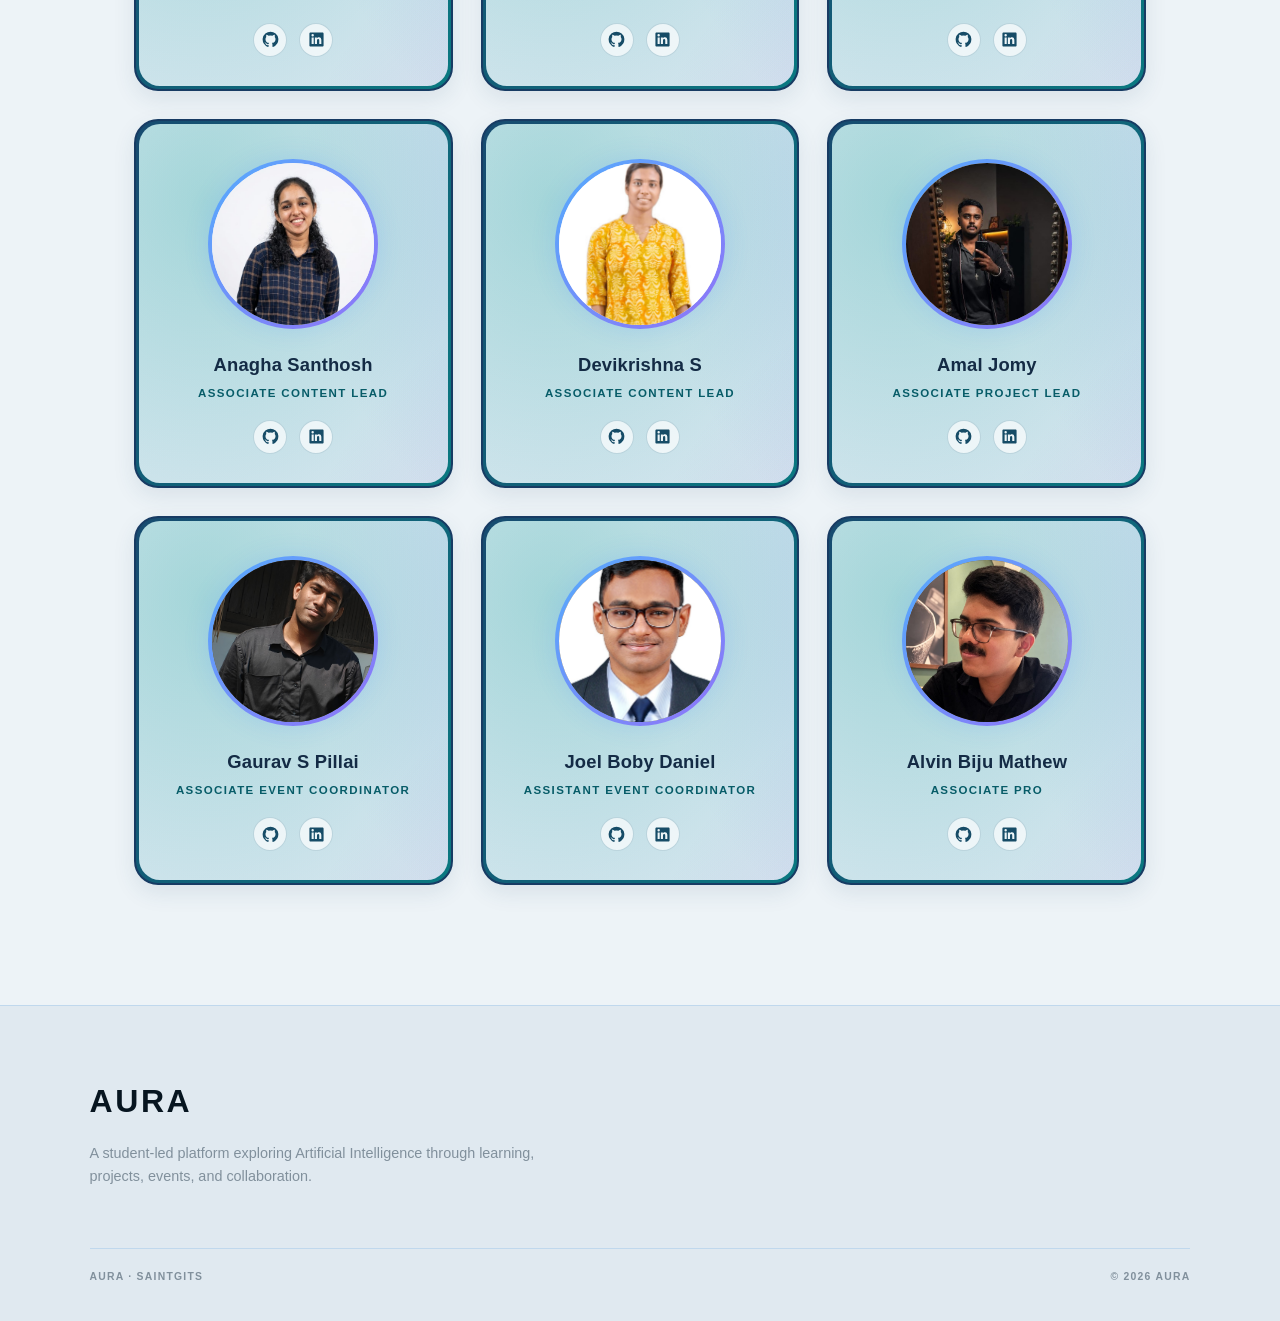
==== commit 322f16dd: "Updated Leadership & added GitHub,LinkedIn" ====
--- a/index.html
+++ b/index.html
@@ -579,7 +579,7 @@
                 <div class="stat-circle">
 
                     <span class="stat-number">
-                        70+
+                        125
                     </span>
 
                     <span class="stat-label">
@@ -598,7 +598,7 @@
                 <div class="stat-circle">
 
                     <span class="stat-number">
-                        22
+                        24
                     </span>
 
                     <span class="stat-label">
@@ -835,6 +835,12 @@
                     President
                 </span>
 
+            
+
+                <div class="leader-socials">
+                    <a class="leader-social-link" href="https://github.com/AkhilaSunesh" target="_blank" rel="noopener noreferrer" aria-label="Github profile"><svg viewBox="0 0 24 24" aria-hidden="true"><path d="M12 .9a11.1 11.1 0 0 0-3.51 21.63c.55.1.76-.24.76-.53v-2.08c-3.1.67-3.76-1.31-3.76-1.31-.5-1.28-1.23-1.62-1.23-1.62-1.01-.69.08-.68.08-.68 1.12.08 1.71 1.15 1.71 1.15.99 1.7 2.6 1.21 3.23.92.1-.72.39-1.21.71-1.49-2.47-.28-5.07-1.24-5.07-5.51 0-1.22.44-2.22 1.15-3-.12-.28-.5-1.42.11-2.96 0 0 .94-.3 3.05 1.14a10.6 10.6 0 0 1 5.55 0c2.11-1.44 3.05-1.14 3.05-1.14.61 1.54.23 2.68.11 2.96.72.78 1.15 1.78 1.15 3 0 4.28-2.6 5.23-5.08 5.5.4.35.75 1.02.75 2.06V22c0 .29.2.63.77.52A11.1 11.1 0 0 0 12 .9Z"/></svg></a>
+                    <a class="leader-social-link" href="https://www.linkedin.com/in/akhila-sunesh/" target="_blank" rel="noopener noreferrer" aria-label="Linkedin profile"><svg viewBox="0 0 24 24" aria-hidden="true"><path d="M20.45 2H3.55C2.69 2 2 2.68 2 3.52v16.96c0 .84.69 1.52 1.55 1.52h16.9c.86 0 1.55-.68 1.55-1.52V3.52c0-.84-.69-1.52-1.55-1.52ZM8.06 18.34H5.1V9.02h2.96v9.32ZM6.58 7.75a1.72 1.72 0 1 1 0-3.44 1.72 1.72 0 0 1 0 3.44Zm12.26 10.59h-2.95v-4.53c0-1.08-.02-2.47-1.5-2.47-1.5 0-1.73 1.17-1.73 2.39v4.61H9.71V9.02h2.83v1.27h.04c.39-.73 1.36-1.5 2.8-1.5 2.99 0 3.46 1.97 3.46 4.53v5.02Z"/></svg></a>
+                </div>
             </article>
 
 
@@ -855,6 +861,12 @@
                     Vice President
                 </span>
 
+            
+
+                <div class="leader-socials">
+                    <a class="leader-social-link" href="https://github.com/mohammedjasil8336-png" target="_blank" rel="noopener noreferrer" aria-label="Github profile"><svg viewBox="0 0 24 24" aria-hidden="true"><path d="M12 .9a11.1 11.1 0 0 0-3.51 21.63c.55.1.76-.24.76-.53v-2.08c-3.1.67-3.76-1.31-3.76-1.31-.5-1.28-1.23-1.62-1.23-1.62-1.01-.69.08-.68.08-.68 1.12.08 1.71 1.15 1.71 1.15.99 1.7 2.6 1.21 3.23.92.1-.72.39-1.21.71-1.49-2.47-.28-5.07-1.24-5.07-5.51 0-1.22.44-2.22 1.15-3-.12-.28-.5-1.42.11-2.96 0 0 .94-.3 3.05 1.14a10.6 10.6 0 0 1 5.55 0c2.11-1.44 3.05-1.14 3.05-1.14.61 1.54.23 2.68.11 2.96.72.78 1.15 1.78 1.15 3 0 4.28-2.6 5.23-5.08 5.5.4.35.75 1.02.75 2.06V22c0 .29.2.63.77.52A11.1 11.1 0 0 0 12 .9Z"/></svg></a>
+                    <span class="leader-social-link is-unavailable" aria-label="Linkedin profile not added" title="Linkedin profile not added"><svg viewBox="0 0 24 24" aria-hidden="true"><path d="M20.45 2H3.55C2.69 2 2 2.68 2 3.52v16.96c0 .84.69 1.52 1.55 1.52h16.9c.86 0 1.55-.68 1.55-1.52V3.52c0-.84-.69-1.52-1.55-1.52ZM8.06 18.34H5.1V9.02h2.96v9.32ZM6.58 7.75a1.72 1.72 0 1 1 0-3.44 1.72 1.72 0 0 1 0 3.44Zm12.26 10.59h-2.95v-4.53c0-1.08-.02-2.47-1.5-2.47-1.5 0-1.73 1.17-1.73 2.39v4.61H9.71V9.02h2.83v1.27h.04c.39-.73 1.36-1.5 2.8-1.5 2.99 0 3.46 1.97 3.46 4.53v5.02Z"/></svg></span>
+                </div>
             </article>
 
 
@@ -875,6 +887,12 @@
                     Secretary
                 </span>
 
+            
+
+                <div class="leader-socials">
+                    <a class="leader-social-link" href="https://github.com/Nevil-MS" target="_blank" rel="noopener noreferrer" aria-label="Github profile"><svg viewBox="0 0 24 24" aria-hidden="true"><path d="M12 .9a11.1 11.1 0 0 0-3.51 21.63c.55.1.76-.24.76-.53v-2.08c-3.1.67-3.76-1.31-3.76-1.31-.5-1.28-1.23-1.62-1.23-1.62-1.01-.69.08-.68.08-.68 1.12.08 1.71 1.15 1.71 1.15.99 1.7 2.6 1.21 3.23.92.1-.72.39-1.21.71-1.49-2.47-.28-5.07-1.24-5.07-5.51 0-1.22.44-2.22 1.15-3-.12-.28-.5-1.42.11-2.96 0 0 .94-.3 3.05 1.14a10.6 10.6 0 0 1 5.55 0c2.11-1.44 3.05-1.14 3.05-1.14.61 1.54.23 2.68.11 2.96.72.78 1.15 1.78 1.15 3 0 4.28-2.6 5.23-5.08 5.5.4.35.75 1.02.75 2.06V22c0 .29.2.63.77.52A11.1 11.1 0 0 0 12 .9Z"/></svg></a>
+                    <a class="leader-social-link" href="https://www.linkedin.com/in/nevil-ms-147982326/" target="_blank" rel="noopener noreferrer" aria-label="Linkedin profile"><svg viewBox="0 0 24 24" aria-hidden="true"><path d="M20.45 2H3.55C2.69 2 2 2.68 2 3.52v16.96c0 .84.69 1.52 1.55 1.52h16.9c.86 0 1.55-.68 1.55-1.52V3.52c0-.84-.69-1.52-1.55-1.52ZM8.06 18.34H5.1V9.02h2.96v9.32ZM6.58 7.75a1.72 1.72 0 1 1 0-3.44 1.72 1.72 0 0 1 0 3.44Zm12.26 10.59h-2.95v-4.53c0-1.08-.02-2.47-1.5-2.47-1.5 0-1.73 1.17-1.73 2.39v4.61H9.71V9.02h2.83v1.27h.04c.39-.73 1.36-1.5 2.8-1.5 2.99 0 3.46 1.97 3.46 4.53v5.02Z"/></svg></a>
+                </div>
             </article>
 
 
@@ -895,6 +913,12 @@
                     Joint Secretary
                 </span>
 
+            
+
+                <div class="leader-socials">
+                    <a class="leader-social-link" href="https://github.com/nikhilshibu82-arch" target="_blank" rel="noopener noreferrer" aria-label="Github profile"><svg viewBox="0 0 24 24" aria-hidden="true"><path d="M12 .9a11.1 11.1 0 0 0-3.51 21.63c.55.1.76-.24.76-.53v-2.08c-3.1.67-3.76-1.31-3.76-1.31-.5-1.28-1.23-1.62-1.23-1.62-1.01-.69.08-.68.08-.68 1.12.08 1.71 1.15 1.71 1.15.99 1.7 2.6 1.21 3.23.92.1-.72.39-1.21.71-1.49-2.47-.28-5.07-1.24-5.07-5.51 0-1.22.44-2.22 1.15-3-.12-.28-.5-1.42.11-2.96 0 0 .94-.3 3.05 1.14a10.6 10.6 0 0 1 5.55 0c2.11-1.44 3.05-1.14 3.05-1.14.61 1.54.23 2.68.11 2.96.72.78 1.15 1.78 1.15 3 0 4.28-2.6 5.23-5.08 5.5.4.35.75 1.02.75 2.06V22c0 .29.2.63.77.52A11.1 11.1 0 0 0 12 .9Z"/></svg></a>
+                    <a class="leader-social-link" href="https://www.linkedin.com/in/nikhil-s-6937a7374/" target="_blank" rel="noopener noreferrer" aria-label="Linkedin profile"><svg viewBox="0 0 24 24" aria-hidden="true"><path d="M20.45 2H3.55C2.69 2 2 2.68 2 3.52v16.96c0 .84.69 1.52 1.55 1.52h16.9c.86 0 1.55-.68 1.55-1.52V3.52c0-.84-.69-1.52-1.55-1.52ZM8.06 18.34H5.1V9.02h2.96v9.32ZM6.58 7.75a1.72 1.72 0 1 1 0-3.44 1.72 1.72 0 0 1 0 3.44Zm12.26 10.59h-2.95v-4.53c0-1.08-.02-2.47-1.5-2.47-1.5 0-1.73 1.17-1.73 2.39v4.61H9.71V9.02h2.83v1.27h.04c.39-.73 1.36-1.5 2.8-1.5 2.99 0 3.46 1.97 3.46 4.53v5.02Z"/></svg></a>
+                </div>
             </article>
 
 
@@ -915,6 +939,12 @@
                     Treasurer
                 </span>
 
+            
+
+                <div class="leader-socials">
+                    <span class="leader-social-link is-unavailable" aria-label="Github profile not added" title="Github profile not added"><svg viewBox="0 0 24 24" aria-hidden="true"><path d="M12 .9a11.1 11.1 0 0 0-3.51 21.63c.55.1.76-.24.76-.53v-2.08c-3.1.67-3.76-1.31-3.76-1.31-.5-1.28-1.23-1.62-1.23-1.62-1.01-.69.08-.68.08-.68 1.12.08 1.71 1.15 1.71 1.15.99 1.7 2.6 1.21 3.23.92.1-.72.39-1.21.71-1.49-2.47-.28-5.07-1.24-5.07-5.51 0-1.22.44-2.22 1.15-3-.12-.28-.5-1.42.11-2.96 0 0 .94-.3 3.05 1.14a10.6 10.6 0 0 1 5.55 0c2.11-1.44 3.05-1.14 3.05-1.14.61 1.54.23 2.68.11 2.96.72.78 1.15 1.78 1.15 3 0 4.28-2.6 5.23-5.08 5.5.4.35.75 1.02.75 2.06V22c0 .29.2.63.77.52A11.1 11.1 0 0 0 12 .9Z"/></svg></span>
+                    <a class="leader-social-link" href="https://www.linkedin.com/in/aman-roni-mathew-103244398?utm_source=share_via&utm_content=profile&utm_medium=member_android" target="_blank" rel="noopener noreferrer" aria-label="Linkedin profile"><svg viewBox="0 0 24 24" aria-hidden="true"><path d="M20.45 2H3.55C2.69 2 2 2.68 2 3.52v16.96c0 .84.69 1.52 1.55 1.52h16.9c.86 0 1.55-.68 1.55-1.52V3.52c0-.84-.69-1.52-1.55-1.52ZM8.06 18.34H5.1V9.02h2.96v9.32ZM6.58 7.75a1.72 1.72 0 1 1 0-3.44 1.72 1.72 0 0 1 0 3.44Zm12.26 10.59h-2.95v-4.53c0-1.08-.02-2.47-1.5-2.47-1.5 0-1.73 1.17-1.73 2.39v4.61H9.71V9.02h2.83v1.27h.04c.39-.73 1.36-1.5 2.8-1.5 2.99 0 3.46 1.97 3.46 4.53v5.02Z"/></svg></a>
+                </div>
             </article>
 
 
@@ -935,6 +965,12 @@
                     Associate Treasurer
                 </span>
 
+            
+
+                <div class="leader-socials">
+                    <span class="leader-social-link is-unavailable" aria-label="Github profile not added" title="Github profile not added"><svg viewBox="0 0 24 24" aria-hidden="true"><path d="M12 .9a11.1 11.1 0 0 0-3.51 21.63c.55.1.76-.24.76-.53v-2.08c-3.1.67-3.76-1.31-3.76-1.31-.5-1.28-1.23-1.62-1.23-1.62-1.01-.69.08-.68.08-.68 1.12.08 1.71 1.15 1.71 1.15.99 1.7 2.6 1.21 3.23.92.1-.72.39-1.21.71-1.49-2.47-.28-5.07-1.24-5.07-5.51 0-1.22.44-2.22 1.15-3-.12-.28-.5-1.42.11-2.96 0 0 .94-.3 3.05 1.14a10.6 10.6 0 0 1 5.55 0c2.11-1.44 3.05-1.14 3.05-1.14.61 1.54.23 2.68.11 2.96.72.78 1.15 1.78 1.15 3 0 4.28-2.6 5.23-5.08 5.5.4.35.75 1.02.75 2.06V22c0 .29.2.63.77.52A11.1 11.1 0 0 0 12 .9Z"/></svg></span>
+                    <a class="leader-social-link" href="https://www.linkedin.com/in/sherin-mathews-81595137a/" target="_blank" rel="noopener noreferrer" aria-label="Linkedin profile"><svg viewBox="0 0 24 24" aria-hidden="true"><path d="M20.45 2H3.55C2.69 2 2 2.68 2 3.52v16.96c0 .84.69 1.52 1.55 1.52h16.9c.86 0 1.55-.68 1.55-1.52V3.52c0-.84-.69-1.52-1.55-1.52ZM8.06 18.34H5.1V9.02h2.96v9.32ZM6.58 7.75a1.72 1.72 0 1 1 0-3.44 1.72 1.72 0 0 1 0 3.44Zm12.26 10.59h-2.95v-4.53c0-1.08-.02-2.47-1.5-2.47-1.5 0-1.73 1.17-1.73 2.39v4.61H9.71V9.02h2.83v1.27h.04c.39-.73 1.36-1.5 2.8-1.5 2.99 0 3.46 1.97 3.46 4.53v5.02Z"/></svg></a>
+                </div>
             </article>
 
 
@@ -955,6 +991,12 @@
                     Media Lead
                 </span>
 
+            
+
+                <div class="leader-socials">
+                    <a class="leader-social-link" href="https://github.com/lakshmipriyadnair" target="_blank" rel="noopener noreferrer" aria-label="Github profile"><svg viewBox="0 0 24 24" aria-hidden="true"><path d="M12 .9a11.1 11.1 0 0 0-3.51 21.63c.55.1.76-.24.76-.53v-2.08c-3.1.67-3.76-1.31-3.76-1.31-.5-1.28-1.23-1.62-1.23-1.62-1.01-.69.08-.68.08-.68 1.12.08 1.71 1.15 1.71 1.15.99 1.7 2.6 1.21 3.23.92.1-.72.39-1.21.71-1.49-2.47-.28-5.07-1.24-5.07-5.51 0-1.22.44-2.22 1.15-3-.12-.28-.5-1.42.11-2.96 0 0 .94-.3 3.05 1.14a10.6 10.6 0 0 1 5.55 0c2.11-1.44 3.05-1.14 3.05-1.14.61 1.54.23 2.68.11 2.96.72.78 1.15 1.78 1.15 3 0 4.28-2.6 5.23-5.08 5.5.4.35.75 1.02.75 2.06V22c0 .29.2.63.77.52A11.1 11.1 0 0 0 12 .9Z"/></svg></a>
+                    <a class="leader-social-link" href="https://www.linkedin.com/in/lakshmipriyadnair" target="_blank" rel="noopener noreferrer" aria-label="Linkedin profile"><svg viewBox="0 0 24 24" aria-hidden="true"><path d="M20.45 2H3.55C2.69 2 2 2.68 2 3.52v16.96c0 .84.69 1.52 1.55 1.52h16.9c.86 0 1.55-.68 1.55-1.52V3.52c0-.84-.69-1.52-1.55-1.52ZM8.06 18.34H5.1V9.02h2.96v9.32ZM6.58 7.75a1.72 1.72 0 1 1 0-3.44 1.72 1.72 0 0 1 0 3.44Zm12.26 10.59h-2.95v-4.53c0-1.08-.02-2.47-1.5-2.47-1.5 0-1.73 1.17-1.73 2.39v4.61H9.71V9.02h2.83v1.27h.04c.39-.73 1.36-1.5 2.8-1.5 2.99 0 3.46 1.97 3.46 4.53v5.02Z"/></svg></a>
+                </div>
             </article>
 
             <!-- DESIGN LEAD -->
@@ -974,6 +1016,12 @@
                     Design Lead
                 </span>
 
+            
+
+                <div class="leader-socials">
+                    <a class="leader-social-link" href="https://github.com/Feature-bug" target="_blank" rel="noopener noreferrer" aria-label="Github profile"><svg viewBox="0 0 24 24" aria-hidden="true"><path d="M12 .9a11.1 11.1 0 0 0-3.51 21.63c.55.1.76-.24.76-.53v-2.08c-3.1.67-3.76-1.31-3.76-1.31-.5-1.28-1.23-1.62-1.23-1.62-1.01-.69.08-.68.08-.68 1.12.08 1.71 1.15 1.71 1.15.99 1.7 2.6 1.21 3.23.92.1-.72.39-1.21.71-1.49-2.47-.28-5.07-1.24-5.07-5.51 0-1.22.44-2.22 1.15-3-.12-.28-.5-1.42.11-2.96 0 0 .94-.3 3.05 1.14a10.6 10.6 0 0 1 5.55 0c2.11-1.44 3.05-1.14 3.05-1.14.61 1.54.23 2.68.11 2.96.72.78 1.15 1.78 1.15 3 0 4.28-2.6 5.23-5.08 5.5.4.35.75 1.02.75 2.06V22c0 .29.2.63.77.52A11.1 11.1 0 0 0 12 .9Z"/></svg></a>
+                    <span class="leader-social-link is-unavailable" aria-label="Linkedin profile not added" title="Linkedin profile not added"><svg viewBox="0 0 24 24" aria-hidden="true"><path d="M20.45 2H3.55C2.69 2 2 2.68 2 3.52v16.96c0 .84.69 1.52 1.55 1.52h16.9c.86 0 1.55-.68 1.55-1.52V3.52c0-.84-.69-1.52-1.55-1.52ZM8.06 18.34H5.1V9.02h2.96v9.32ZM6.58 7.75a1.72 1.72 0 1 1 0-3.44 1.72 1.72 0 0 1 0 3.44Zm12.26 10.59h-2.95v-4.53c0-1.08-.02-2.47-1.5-2.47-1.5 0-1.73 1.17-1.73 2.39v4.61H9.71V9.02h2.83v1.27h.04c.39-.73 1.36-1.5 2.8-1.5 2.99 0 3.46 1.97 3.46 4.53v5.02Z"/></svg></span>
+                </div>
             </article>
 
 
@@ -994,6 +1042,12 @@
                     Content Lead
                 </span>
 
+            
+
+                <div class="leader-socials">
+                    <a class="leader-social-link" href="https://github.com/nandanag-15" target="_blank" rel="noopener noreferrer" aria-label="Github profile"><svg viewBox="0 0 24 24" aria-hidden="true"><path d="M12 .9a11.1 11.1 0 0 0-3.51 21.63c.55.1.76-.24.76-.53v-2.08c-3.1.67-3.76-1.31-3.76-1.31-.5-1.28-1.23-1.62-1.23-1.62-1.01-.69.08-.68.08-.68 1.12.08 1.71 1.15 1.71 1.15.99 1.7 2.6 1.21 3.23.92.1-.72.39-1.21.71-1.49-2.47-.28-5.07-1.24-5.07-5.51 0-1.22.44-2.22 1.15-3-.12-.28-.5-1.42.11-2.96 0 0 .94-.3 3.05 1.14a10.6 10.6 0 0 1 5.55 0c2.11-1.44 3.05-1.14 3.05-1.14.61 1.54.23 2.68.11 2.96.72.78 1.15 1.78 1.15 3 0 4.28-2.6 5.23-5.08 5.5.4.35.75 1.02.75 2.06V22c0 .29.2.63.77.52A11.1 11.1 0 0 0 12 .9Z"/></svg></a>
+                    <a class="leader-social-link" href="https://www.linkedin.com/in/nandana-g-b98413328" target="_blank" rel="noopener noreferrer" aria-label="Linkedin profile"><svg viewBox="0 0 24 24" aria-hidden="true"><path d="M20.45 2H3.55C2.69 2 2 2.68 2 3.52v16.96c0 .84.69 1.52 1.55 1.52h16.9c.86 0 1.55-.68 1.55-1.52V3.52c0-.84-.69-1.52-1.55-1.52ZM8.06 18.34H5.1V9.02h2.96v9.32ZM6.58 7.75a1.72 1.72 0 1 1 0-3.44 1.72 1.72 0 0 1 0 3.44Zm12.26 10.59h-2.95v-4.53c0-1.08-.02-2.47-1.5-2.47-1.5 0-1.73 1.17-1.73 2.39v4.61H9.71V9.02h2.83v1.27h.04c.39-.73 1.36-1.5 2.8-1.5 2.99 0 3.46 1.97 3.46 4.53v5.02Z"/></svg></a>
+                </div>
             </article>
 
 
@@ -1014,6 +1068,37 @@
                     Marketing Lead
                 </span>
 
+            
+
+                <div class="leader-socials">
+                    <a class="leader-social-link" href="https://github.com/Sabarijs" target="_blank" rel="noopener noreferrer" aria-label="Github profile"><svg viewBox="0 0 24 24" aria-hidden="true"><path d="M12 .9a11.1 11.1 0 0 0-3.51 21.63c.55.1.76-.24.76-.53v-2.08c-3.1.67-3.76-1.31-3.76-1.31-.5-1.28-1.23-1.62-1.23-1.62-1.01-.69.08-.68.08-.68 1.12.08 1.71 1.15 1.71 1.15.99 1.7 2.6 1.21 3.23.92.1-.72.39-1.21.71-1.49-2.47-.28-5.07-1.24-5.07-5.51 0-1.22.44-2.22 1.15-3-.12-.28-.5-1.42.11-2.96 0 0 .94-.3 3.05 1.14a10.6 10.6 0 0 1 5.55 0c2.11-1.44 3.05-1.14 3.05-1.14.61 1.54.23 2.68.11 2.96.72.78 1.15 1.78 1.15 3 0 4.28-2.6 5.23-5.08 5.5.4.35.75 1.02.75 2.06V22c0 .29.2.63.77.52A11.1 11.1 0 0 0 12 .9Z"/></svg></a>
+                    <a class="leader-social-link" href="https://www.linkedin.com/in/sabari-j-s-91a22a361" target="_blank" rel="noopener noreferrer" aria-label="Linkedin profile"><svg viewBox="0 0 24 24" aria-hidden="true"><path d="M20.45 2H3.55C2.69 2 2 2.68 2 3.52v16.96c0 .84.69 1.52 1.55 1.52h16.9c.86 0 1.55-.68 1.55-1.52V3.52c0-.84-.69-1.52-1.55-1.52ZM8.06 18.34H5.1V9.02h2.96v9.32ZM6.58 7.75a1.72 1.72 0 1 1 0-3.44 1.72 1.72 0 0 1 0 3.44Zm12.26 10.59h-2.95v-4.53c0-1.08-.02-2.47-1.5-2.47-1.5 0-1.73 1.17-1.73 2.39v4.61H9.71V9.02h2.83v1.27h.04c.39-.73 1.36-1.5 2.8-1.5 2.99 0 3.46 1.97 3.46 4.53v5.02Z"/></svg></a>
+                </div>
+            </article>
+
+
+            <!-- MARKETING LEAD -->
+
+            <article class="leader-card">
+
+                <div class="leader-image">
+                    <img
+                        src="images/leadership/Yadhu Krishna Shibu Anju_Marketing Lead.jpeg"
+                        alt="Yadhu Krishna Shibu Anju - Marketing Lead"
+                    >
+                </div>
+
+                <h3>Yadhu Krishna Shibu Anju</h3>
+
+                <span class="leader-role">
+                    Marketing Lead
+                </span>
+
+
+                <div class="leader-socials">
+                    <a class="leader-social-link" href="https://github.com/yadhujuv7-a11y" target="_blank" rel="noopener noreferrer" aria-label="Github profile"><svg viewBox="0 0 24 24" aria-hidden="true"><path d="M12 .9a11.1 11.1 0 0 0-3.51 21.63c.55.1.76-.24.76-.53v-2.08c-3.1.67-3.76-1.31-3.76-1.31-.5-1.28-1.23-1.62-1.23-1.62-1.01-.69.08-.68.08-.68 1.12.08 1.71 1.15 1.71 1.15.99 1.7 2.6 1.21 3.23.92.1-.72.39-1.21.71-1.49-2.47-.28-5.07-1.24-5.07-5.51 0-1.22.44-2.22 1.15-3-.12-.28-.5-1.42.11-2.96 0 0 .94-.3 3.05 1.14a10.6 10.6 0 0 1 5.55 0c2.11-1.44 3.05-1.14 3.05-1.14.61 1.54.23 2.68.11 2.96.72.78 1.15 1.78 1.15 3 0 4.28-2.6 5.23-5.08 5.5.4.35.75 1.02.75 2.06V22c0 .29.2.63.77.52A11.1 11.1 0 0 0 12 .9Z"/></svg></a>
+                    <a class="leader-social-link" href="https://www.linkedin.com/in/yadhu-krishna-13872537b" target="_blank" rel="noopener noreferrer" aria-label="Linkedin profile"><svg viewBox="0 0 24 24" aria-hidden="true"><path d="M20.45 2H3.55C2.69 2 2 2.68 2 3.52v16.96c0 .84.69 1.52 1.55 1.52h16.9c.86 0 1.55-.68 1.55-1.52V3.52c0-.84-.69-1.52-1.55-1.52ZM8.06 18.34H5.1V9.02h2.96v9.32ZM6.58 7.75a1.72 1.72 0 1 1 0-3.44 1.72 1.72 0 0 1 0 3.44Zm12.26 10.59h-2.95v-4.53c0-1.08-.02-2.47-1.5-2.47-1.5 0-1.73 1.17-1.73 2.39v4.61H9.71V9.02h2.83v1.27h.04c.39-.73 1.36-1.5 2.8-1.5 2.99 0 3.46 1.97 3.46 4.53v5.02Z"/></svg></a>
+                </div>
             </article>
 
 
@@ -1034,6 +1119,12 @@
                     Associate Design Lead
                 </span>
 
+            
+
+                <div class="leader-socials">
+                    <a class="leader-social-link" href="https://github.com/amrutha-rushtocode" target="_blank" rel="noopener noreferrer" aria-label="Github profile"><svg viewBox="0 0 24 24" aria-hidden="true"><path d="M12 .9a11.1 11.1 0 0 0-3.51 21.63c.55.1.76-.24.76-.53v-2.08c-3.1.67-3.76-1.31-3.76-1.31-.5-1.28-1.23-1.62-1.23-1.62-1.01-.69.08-.68.08-.68 1.12.08 1.71 1.15 1.71 1.15.99 1.7 2.6 1.21 3.23.92.1-.72.39-1.21.71-1.49-2.47-.28-5.07-1.24-5.07-5.51 0-1.22.44-2.22 1.15-3-.12-.28-.5-1.42.11-2.96 0 0 .94-.3 3.05 1.14a10.6 10.6 0 0 1 5.55 0c2.11-1.44 3.05-1.14 3.05-1.14.61 1.54.23 2.68.11 2.96.72.78 1.15 1.78 1.15 3 0 4.28-2.6 5.23-5.08 5.5.4.35.75 1.02.75 2.06V22c0 .29.2.63.77.52A11.1 11.1 0 0 0 12 .9Z"/></svg></a>
+                    <a class="leader-social-link" href="https://www.linkedin.com/in/amrutha-padmakumar-459b453a2" target="_blank" rel="noopener noreferrer" aria-label="Linkedin profile"><svg viewBox="0 0 24 24" aria-hidden="true"><path d="M20.45 2H3.55C2.69 2 2 2.68 2 3.52v16.96c0 .84.69 1.52 1.55 1.52h16.9c.86 0 1.55-.68 1.55-1.52V3.52c0-.84-.69-1.52-1.55-1.52ZM8.06 18.34H5.1V9.02h2.96v9.32ZM6.58 7.75a1.72 1.72 0 1 1 0-3.44 1.72 1.72 0 0 1 0 3.44Zm12.26 10.59h-2.95v-4.53c0-1.08-.02-2.47-1.5-2.47-1.5 0-1.73 1.17-1.73 2.39v4.61H9.71V9.02h2.83v1.27h.04c.39-.73 1.36-1.5 2.8-1.5 2.99 0 3.46 1.97 3.46 4.53v5.02Z"/></svg></a>
+                </div>
             </article>
 
 
@@ -1054,6 +1145,12 @@
                     Associate Design Lead
                 </span>
 
+            
+
+                <div class="leader-socials">
+                    <a class="leader-social-link" href="https://github.com/CodeMosis" target="_blank" rel="noopener noreferrer" aria-label="Github profile"><svg viewBox="0 0 24 24" aria-hidden="true"><path d="M12 .9a11.1 11.1 0 0 0-3.51 21.63c.55.1.76-.24.76-.53v-2.08c-3.1.67-3.76-1.31-3.76-1.31-.5-1.28-1.23-1.62-1.23-1.62-1.01-.69.08-.68.08-.68 1.12.08 1.71 1.15 1.71 1.15.99 1.7 2.6 1.21 3.23.92.1-.72.39-1.21.71-1.49-2.47-.28-5.07-1.24-5.07-5.51 0-1.22.44-2.22 1.15-3-.12-.28-.5-1.42.11-2.96 0 0 .94-.3 3.05 1.14a10.6 10.6 0 0 1 5.55 0c2.11-1.44 3.05-1.14 3.05-1.14.61 1.54.23 2.68.11 2.96.72.78 1.15 1.78 1.15 3 0 4.28-2.6 5.23-5.08 5.5.4.35.75 1.02.75 2.06V22c0 .29.2.63.77.52A11.1 11.1 0 0 0 12 .9Z"/></svg></a>
+                    <a class="leader-social-link" href="https://www.linkedin.com/in/athira-binu-207a3237b/?lipi=urn%3Ali%3Apage%3Ad_flagship3_profile_view_base_contact_details%3B6wCSrImdQXaAGQrIUI4AVA%3D%3D" target="_blank" rel="noopener noreferrer" aria-label="Linkedin profile"><svg viewBox="0 0 24 24" aria-hidden="true"><path d="M20.45 2H3.55C2.69 2 2 2.68 2 3.52v16.96c0 .84.69 1.52 1.55 1.52h16.9c.86 0 1.55-.68 1.55-1.52V3.52c0-.84-.69-1.52-1.55-1.52ZM8.06 18.34H5.1V9.02h2.96v9.32ZM6.58 7.75a1.72 1.72 0 1 1 0-3.44 1.72 1.72 0 0 1 0 3.44Zm12.26 10.59h-2.95v-4.53c0-1.08-.02-2.47-1.5-2.47-1.5 0-1.73 1.17-1.73 2.39v4.61H9.71V9.02h2.83v1.27h.04c.39-.73 1.36-1.5 2.8-1.5 2.99 0 3.46 1.97 3.46 4.53v5.02Z"/></svg></a>
+                </div>
             </article>
 
 
@@ -1074,6 +1171,12 @@
                     Project Lead
                 </span>
 
+            
+
+                <div class="leader-socials">
+                    <a class="leader-social-link" href="https://github.com/anakhask06-pixel" target="_blank" rel="noopener noreferrer" aria-label="Github profile"><svg viewBox="0 0 24 24" aria-hidden="true"><path d="M12 .9a11.1 11.1 0 0 0-3.51 21.63c.55.1.76-.24.76-.53v-2.08c-3.1.67-3.76-1.31-3.76-1.31-.5-1.28-1.23-1.62-1.23-1.62-1.01-.69.08-.68.08-.68 1.12.08 1.71 1.15 1.71 1.15.99 1.7 2.6 1.21 3.23.92.1-.72.39-1.21.71-1.49-2.47-.28-5.07-1.24-5.07-5.51 0-1.22.44-2.22 1.15-3-.12-.28-.5-1.42.11-2.96 0 0 .94-.3 3.05 1.14a10.6 10.6 0 0 1 5.55 0c2.11-1.44 3.05-1.14 3.05-1.14.61 1.54.23 2.68.11 2.96.72.78 1.15 1.78 1.15 3 0 4.28-2.6 5.23-5.08 5.5.4.35.75 1.02.75 2.06V22c0 .29.2.63.77.52A11.1 11.1 0 0 0 12 .9Z"/></svg></a>
+                    <a class="leader-social-link" href="https://www.linkedin.com/in/anakha-sasidhara-kurup-1a3b22332" target="_blank" rel="noopener noreferrer" aria-label="Linkedin profile"><svg viewBox="0 0 24 24" aria-hidden="true"><path d="M20.45 2H3.55C2.69 2 2 2.68 2 3.52v16.96c0 .84.69 1.52 1.55 1.52h16.9c.86 0 1.55-.68 1.55-1.52V3.52c0-.84-.69-1.52-1.55-1.52ZM8.06 18.34H5.1V9.02h2.96v9.32ZM6.58 7.75a1.72 1.72 0 1 1 0-3.44 1.72 1.72 0 0 1 0 3.44Zm12.26 10.59h-2.95v-4.53c0-1.08-.02-2.47-1.5-2.47-1.5 0-1.73 1.17-1.73 2.39v4.61H9.71V9.02h2.83v1.27h.04c.39-.73 1.36-1.5 2.8-1.5 2.99 0 3.46 1.97 3.46 4.53v5.02Z"/></svg></a>
+                </div>
             </article>
 
 
@@ -1094,6 +1197,12 @@
                     Event Coordinator
                 </span>
 
+            
+
+                <div class="leader-socials">
+                    <a class="leader-social-link" href="https://github.com/akshayaajith2006-spec" target="_blank" rel="noopener noreferrer" aria-label="Github profile"><svg viewBox="0 0 24 24" aria-hidden="true"><path d="M12 .9a11.1 11.1 0 0 0-3.51 21.63c.55.1.76-.24.76-.53v-2.08c-3.1.67-3.76-1.31-3.76-1.31-.5-1.28-1.23-1.62-1.23-1.62-1.01-.69.08-.68.08-.68 1.12.08 1.71 1.15 1.71 1.15.99 1.7 2.6 1.21 3.23.92.1-.72.39-1.21.71-1.49-2.47-.28-5.07-1.24-5.07-5.51 0-1.22.44-2.22 1.15-3-.12-.28-.5-1.42.11-2.96 0 0 .94-.3 3.05 1.14a10.6 10.6 0 0 1 5.55 0c2.11-1.44 3.05-1.14 3.05-1.14.61 1.54.23 2.68.11 2.96.72.78 1.15 1.78 1.15 3 0 4.28-2.6 5.23-5.08 5.5.4.35.75 1.02.75 2.06V22c0 .29.2.63.77.52A11.1 11.1 0 0 0 12 .9Z"/></svg></a>
+                    <a class="leader-social-link" href="https://www.linkedin.com/in/akshaya-a-861020341?utm_source=share_via&utm_content=profile&utm_medium=member_android" target="_blank" rel="noopener noreferrer" aria-label="Linkedin profile"><svg viewBox="0 0 24 24" aria-hidden="true"><path d="M20.45 2H3.55C2.69 2 2 2.68 2 3.52v16.96c0 .84.69 1.52 1.55 1.52h16.9c.86 0 1.55-.68 1.55-1.52V3.52c0-.84-.69-1.52-1.55-1.52ZM8.06 18.34H5.1V9.02h2.96v9.32ZM6.58 7.75a1.72 1.72 0 1 1 0-3.44 1.72 1.72 0 0 1 0 3.44Zm12.26 10.59h-2.95v-4.53c0-1.08-.02-2.47-1.5-2.47-1.5 0-1.73 1.17-1.73 2.39v4.61H9.71V9.02h2.83v1.27h.04c.39-.73 1.36-1.5 2.8-1.5 2.99 0 3.46 1.97 3.46 4.53v5.02Z"/></svg></a>
+                </div>
             </article>
 
 
@@ -1114,6 +1223,36 @@
                     Public Relation Officer
                 </span>
 
+            
+
+                <div class="leader-socials">
+                    <a class="leader-social-link" href="https://github.com/Vasu-uu" target="_blank" rel="noopener noreferrer" aria-label="Github profile"><svg viewBox="0 0 24 24" aria-hidden="true"><path d="M12 .9a11.1 11.1 0 0 0-3.51 21.63c.55.1.76-.24.76-.53v-2.08c-3.1.67-3.76-1.31-3.76-1.31-.5-1.28-1.23-1.62-1.23-1.62-1.01-.69.08-.68.08-.68 1.12.08 1.71 1.15 1.71 1.15.99 1.7 2.6 1.21 3.23.92.1-.72.39-1.21.71-1.49-2.47-.28-5.07-1.24-5.07-5.51 0-1.22.44-2.22 1.15-3-.12-.28-.5-1.42.11-2.96 0 0 .94-.3 3.05 1.14a10.6 10.6 0 0 1 5.55 0c2.11-1.44 3.05-1.14 3.05-1.14.61 1.54.23 2.68.11 2.96.72.78 1.15 1.78 1.15 3 0 4.28-2.6 5.23-5.08 5.5.4.35.75 1.02.75 2.06V22c0 .29.2.63.77.52A11.1 11.1 0 0 0 12 .9Z"/></svg></a>
+                    <a class="leader-social-link" href="https://www.linkedin.com/in/vasudev-v-/" target="_blank" rel="noopener noreferrer" aria-label="Linkedin profile"><svg viewBox="0 0 24 24" aria-hidden="true"><path d="M20.45 2H3.55C2.69 2 2 2.68 2 3.52v16.96c0 .84.69 1.52 1.55 1.52h16.9c.86 0 1.55-.68 1.55-1.52V3.52c0-.84-.69-1.52-1.55-1.52ZM8.06 18.34H5.1V9.02h2.96v9.32ZM6.58 7.75a1.72 1.72 0 1 1 0-3.44 1.72 1.72 0 0 1 0 3.44Zm12.26 10.59h-2.95v-4.53c0-1.08-.02-2.47-1.5-2.47-1.5 0-1.73 1.17-1.73 2.39v4.61H9.71V9.02h2.83v1.27h.04c.39-.73 1.36-1.5 2.8-1.5 2.99 0 3.46 1.97 3.46 4.53v5.02Z"/></svg></a>
+                </div>
+            </article>
+
+
+            <!-- PR ASSISTANT -->
+
+            <article class="leader-card">
+
+                <div class="leader-image">
+                    <img
+                        src="images/leadership/Joel_Garvaziz_PR_Assistant.png"
+                        alt="Joel Garvaziz - PR Assistant"
+                    >
+                </div>
+
+                <h3>Joel Garvaziz</h3>
+
+                <span class="leader-role">
+                    PR Assistant
+                </span>
+
+                <div class="leader-socials">
+                    <a class="leader-social-link" href="https://github.com/joel-garvaziz" target="_blank" rel="noopener noreferrer" aria-label="Github profile"><svg viewBox="0 0 24 24" aria-hidden="true"><path d="M12 .9a11.1 11.1 0 0 0-3.51 21.63c.55.1.76-.24.76-.53v-2.08c-3.1.67-3.76-1.31-3.76-1.31-.5-1.28-1.23-1.62-1.23-1.62-1.01-.69.08-.68.08-.68 1.12.08 1.71 1.15 1.71 1.15.99 1.7 2.6 1.21 3.23.92.1-.72.39-1.21.71-1.49-2.47-.28-5.07-1.24-5.07-5.51 0-1.22.44-2.22 1.15-3-.12-.28-.5-1.42.11-2.96 0 0 .94-.3 3.05 1.14a10.6 10.6 0 0 1 5.55 0c2.11-1.44 3.05-1.14 3.05-1.14.61 1.54.23 2.68.11 2.96.72.78 1.15 1.78 1.15 3 0 4.28-2.6 5.23-5.08 5.5.4.35.75 1.02.75 2.06V22c0 .29.2.63.77.52A11.1 11.1 0 0 0 12 .9Z"/></svg></a>
+                    <a class="leader-social-link" href="https://linkedin.com/in/joel-garvaziz" target="_blank" rel="noopener noreferrer" aria-label="Linkedin profile"><svg viewBox="0 0 24 24" aria-hidden="true"><path d="M20.45 2H3.55C2.69 2 2 2.68 2 3.52v16.96c0 .84.69 1.52 1.55 1.52h16.9c.86 0 1.55-.68 1.55-1.52V3.52c0-.84-.69-1.52-1.55-1.52ZM8.06 18.34H5.1V9.02h2.96v9.32ZM6.58 7.75a1.72 1.72 0 1 1 0-3.44 1.72 1.72 0 0 1 0 3.44Zm12.26 10.59h-2.95v-4.53c0-1.08-.02-2.47-1.5-2.47-1.5 0-1.73 1.17-1.73 2.39v4.61H9.71V9.02h2.83v1.27h.04c.39-.73 1.36-1.5 2.8-1.5 2.99 0 3.46 1.97 3.46 4.53v5.02Z"/></svg></a>
+                </div>
             </article>
 
 
@@ -1134,6 +1273,12 @@
                     Associate Media Lead
                 </span>
 
+            
+
+                <div class="leader-socials">
+                    <a class="leader-social-link" href="https://github.com/Allen-SV" target="_blank" rel="noopener noreferrer" aria-label="Github profile"><svg viewBox="0 0 24 24" aria-hidden="true"><path d="M12 .9a11.1 11.1 0 0 0-3.51 21.63c.55.1.76-.24.76-.53v-2.08c-3.1.67-3.76-1.31-3.76-1.31-.5-1.28-1.23-1.62-1.23-1.62-1.01-.69.08-.68.08-.68 1.12.08 1.71 1.15 1.71 1.15.99 1.7 2.6 1.21 3.23.92.1-.72.39-1.21.71-1.49-2.47-.28-5.07-1.24-5.07-5.51 0-1.22.44-2.22 1.15-3-.12-.28-.5-1.42.11-2.96 0 0 .94-.3 3.05 1.14a10.6 10.6 0 0 1 5.55 0c2.11-1.44 3.05-1.14 3.05-1.14.61 1.54.23 2.68.11 2.96.72.78 1.15 1.78 1.15 3 0 4.28-2.6 5.23-5.08 5.5.4.35.75 1.02.75 2.06V22c0 .29.2.63.77.52A11.1 11.1 0 0 0 12 .9Z"/></svg></a>
+                    <a class="leader-social-link" href="https://www.linkedin.com/in/allen-shaji-varghese-462086332/" target="_blank" rel="noopener noreferrer" aria-label="Linkedin profile"><svg viewBox="0 0 24 24" aria-hidden="true"><path d="M20.45 2H3.55C2.69 2 2 2.68 2 3.52v16.96c0 .84.69 1.52 1.55 1.52h16.9c.86 0 1.55-.68 1.55-1.52V3.52c0-.84-.69-1.52-1.55-1.52ZM8.06 18.34H5.1V9.02h2.96v9.32ZM6.58 7.75a1.72 1.72 0 1 1 0-3.44 1.72 1.72 0 0 1 0 3.44Zm12.26 10.59h-2.95v-4.53c0-1.08-.02-2.47-1.5-2.47-1.5 0-1.73 1.17-1.73 2.39v4.61H9.71V9.02h2.83v1.27h.04c.39-.73 1.36-1.5 2.8-1.5 2.99 0 3.46 1.97 3.46 4.53v5.02Z"/></svg></a>
+                </div>
             </article>
 
 
@@ -1154,6 +1299,12 @@
                     Associate Content Lead
                 </span>
 
+            
+
+                <div class="leader-socials">
+                    <a class="leader-social-link" href="https://github.com/AnaghaSanthosh1712" target="_blank" rel="noopener noreferrer" aria-label="Github profile"><svg viewBox="0 0 24 24" aria-hidden="true"><path d="M12 .9a11.1 11.1 0 0 0-3.51 21.63c.55.1.76-.24.76-.53v-2.08c-3.1.67-3.76-1.31-3.76-1.31-.5-1.28-1.23-1.62-1.23-1.62-1.01-.69.08-.68.08-.68 1.12.08 1.71 1.15 1.71 1.15.99 1.7 2.6 1.21 3.23.92.1-.72.39-1.21.71-1.49-2.47-.28-5.07-1.24-5.07-5.51 0-1.22.44-2.22 1.15-3-.12-.28-.5-1.42.11-2.96 0 0 .94-.3 3.05 1.14a10.6 10.6 0 0 1 5.55 0c2.11-1.44 3.05-1.14 3.05-1.14.61 1.54.23 2.68.11 2.96.72.78 1.15 1.78 1.15 3 0 4.28-2.6 5.23-5.08 5.5.4.35.75 1.02.75 2.06V22c0 .29.2.63.77.52A11.1 11.1 0 0 0 12 .9Z"/></svg></a>
+                    <a class="leader-social-link" href="https://www.linkedin.com/in/anagha-santhosh-646385382/" target="_blank" rel="noopener noreferrer" aria-label="Linkedin profile"><svg viewBox="0 0 24 24" aria-hidden="true"><path d="M20.45 2H3.55C2.69 2 2 2.68 2 3.52v16.96c0 .84.69 1.52 1.55 1.52h16.9c.86 0 1.55-.68 1.55-1.52V3.52c0-.84-.69-1.52-1.55-1.52ZM8.06 18.34H5.1V9.02h2.96v9.32ZM6.58 7.75a1.72 1.72 0 1 1 0-3.44 1.72 1.72 0 0 1 0 3.44Zm12.26 10.59h-2.95v-4.53c0-1.08-.02-2.47-1.5-2.47-1.5 0-1.73 1.17-1.73 2.39v4.61H9.71V9.02h2.83v1.27h.04c.39-.73 1.36-1.5 2.8-1.5 2.99 0 3.46 1.97 3.46 4.53v5.02Z"/></svg></a>
+                </div>
             </article>
 
 
@@ -1172,6 +1323,12 @@
                     Associate Content Lead
                 </span>
 
+            
+
+                <div class="leader-socials">
+                    <a class="leader-social-link" href="https://github.com/devikrishnas2025-cloud" target="_blank" rel="noopener noreferrer" aria-label="Github profile"><svg viewBox="0 0 24 24" aria-hidden="true"><path d="M12 .9a11.1 11.1 0 0 0-3.51 21.63c.55.1.76-.24.76-.53v-2.08c-3.1.67-3.76-1.31-3.76-1.31-.5-1.28-1.23-1.62-1.23-1.62-1.01-.69.08-.68.08-.68 1.12.08 1.71 1.15 1.71 1.15.99 1.7 2.6 1.21 3.23.92.1-.72.39-1.21.71-1.49-2.47-.28-5.07-1.24-5.07-5.51 0-1.22.44-2.22 1.15-3-.12-.28-.5-1.42.11-2.96 0 0 .94-.3 3.05 1.14a10.6 10.6 0 0 1 5.55 0c2.11-1.44 3.05-1.14 3.05-1.14.61 1.54.23 2.68.11 2.96.72.78 1.15 1.78 1.15 3 0 4.28-2.6 5.23-5.08 5.5.4.35.75 1.02.75 2.06V22c0 .29.2.63.77.52A11.1 11.1 0 0 0 12 .9Z"/></svg></a>
+                    <a class="leader-social-link" href="https://www.linkedin.com/in/devikrishna-s-443a0837a?utm_source=share_via&utm_content=profile&utm_medium=member_android" target="_blank" rel="noopener noreferrer" aria-label="Linkedin profile"><svg viewBox="0 0 24 24" aria-hidden="true"><path d="M20.45 2H3.55C2.69 2 2 2.68 2 3.52v16.96c0 .84.69 1.52 1.55 1.52h16.9c.86 0 1.55-.68 1.55-1.52V3.52c0-.84-.69-1.52-1.55-1.52ZM8.06 18.34H5.1V9.02h2.96v9.32ZM6.58 7.75a1.72 1.72 0 1 1 0-3.44 1.72 1.72 0 0 1 0 3.44Zm12.26 10.59h-2.95v-4.53c0-1.08-.02-2.47-1.5-2.47-1.5 0-1.73 1.17-1.73 2.39v4.61H9.71V9.02h2.83v1.27h.04c.39-.73 1.36-1.5 2.8-1.5 2.99 0 3.46 1.97 3.46 4.53v5.02Z"/></svg></a>
+                </div>
             </article>
 
 
@@ -1192,6 +1349,12 @@
                     Associate Project Lead
                 </span>
 
+            
+
+                <div class="leader-socials">
+                    <a class="leader-social-link" href="https://github.com/amalj36" target="_blank" rel="noopener noreferrer" aria-label="Github profile"><svg viewBox="0 0 24 24" aria-hidden="true"><path d="M12 .9a11.1 11.1 0 0 0-3.51 21.63c.55.1.76-.24.76-.53v-2.08c-3.1.67-3.76-1.31-3.76-1.31-.5-1.28-1.23-1.62-1.23-1.62-1.01-.69.08-.68.08-.68 1.12.08 1.71 1.15 1.71 1.15.99 1.7 2.6 1.21 3.23.92.1-.72.39-1.21.71-1.49-2.47-.28-5.07-1.24-5.07-5.51 0-1.22.44-2.22 1.15-3-.12-.28-.5-1.42.11-2.96 0 0 .94-.3 3.05 1.14a10.6 10.6 0 0 1 5.55 0c2.11-1.44 3.05-1.14 3.05-1.14.61 1.54.23 2.68.11 2.96.72.78 1.15 1.78 1.15 3 0 4.28-2.6 5.23-5.08 5.5.4.35.75 1.02.75 2.06V22c0 .29.2.63.77.52A11.1 11.1 0 0 0 12 .9Z"/></svg></a>
+                    <a class="leader-social-link" href="https://www.linkedin.com/in/amal-jomy-31169332b" target="_blank" rel="noopener noreferrer" aria-label="Linkedin profile"><svg viewBox="0 0 24 24" aria-hidden="true"><path d="M20.45 2H3.55C2.69 2 2 2.68 2 3.52v16.96c0 .84.69 1.52 1.55 1.52h16.9c.86 0 1.55-.68 1.55-1.52V3.52c0-.84-.69-1.52-1.55-1.52ZM8.06 18.34H5.1V9.02h2.96v9.32ZM6.58 7.75a1.72 1.72 0 1 1 0-3.44 1.72 1.72 0 0 1 0 3.44Zm12.26 10.59h-2.95v-4.53c0-1.08-.02-2.47-1.5-2.47-1.5 0-1.73 1.17-1.73 2.39v4.61H9.71V9.02h2.83v1.27h.04c.39-.73 1.36-1.5 2.8-1.5 2.99 0 3.46 1.97 3.46 4.53v5.02Z"/></svg></a>
+                </div>
             </article>
 
 
@@ -1212,6 +1375,12 @@
                     Associate Event Coordinator
                 </span>
 
+            
+
+                <div class="leader-socials">
+                    <a class="leader-social-link" href="https://github.com/gauravpillai717-cyber/Gaurav.github.io" target="_blank" rel="noopener noreferrer" aria-label="Github profile"><svg viewBox="0 0 24 24" aria-hidden="true"><path d="M12 .9a11.1 11.1 0 0 0-3.51 21.63c.55.1.76-.24.76-.53v-2.08c-3.1.67-3.76-1.31-3.76-1.31-.5-1.28-1.23-1.62-1.23-1.62-1.01-.69.08-.68.08-.68 1.12.08 1.71 1.15 1.71 1.15.99 1.7 2.6 1.21 3.23.92.1-.72.39-1.21.71-1.49-2.47-.28-5.07-1.24-5.07-5.51 0-1.22.44-2.22 1.15-3-.12-.28-.5-1.42.11-2.96 0 0 .94-.3 3.05 1.14a10.6 10.6 0 0 1 5.55 0c2.11-1.44 3.05-1.14 3.05-1.14.61 1.54.23 2.68.11 2.96.72.78 1.15 1.78 1.15 3 0 4.28-2.6 5.23-5.08 5.5.4.35.75 1.02.75 2.06V22c0 .29.2.63.77.52A11.1 11.1 0 0 0 12 .9Z"/></svg></a>
+                    <a class="leader-social-link" href="https://www.linkedin.com/in/gaurav-pillai-7060693a0/" target="_blank" rel="noopener noreferrer" aria-label="Linkedin profile"><svg viewBox="0 0 24 24" aria-hidden="true"><path d="M20.45 2H3.55C2.69 2 2 2.68 2 3.52v16.96c0 .84.69 1.52 1.55 1.52h16.9c.86 0 1.55-.68 1.55-1.52V3.52c0-.84-.69-1.52-1.55-1.52ZM8.06 18.34H5.1V9.02h2.96v9.32ZM6.58 7.75a1.72 1.72 0 1 1 0-3.44 1.72 1.72 0 0 1 0 3.44Zm12.26 10.59h-2.95v-4.53c0-1.08-.02-2.47-1.5-2.47-1.5 0-1.73 1.17-1.73 2.39v4.61H9.71V9.02h2.83v1.27h.04c.39-.73 1.36-1.5 2.8-1.5 2.99 0 3.46 1.97 3.46 4.53v5.02Z"/></svg></a>
+                </div>
             </article>
 
 
@@ -1232,6 +1401,12 @@
                     Assistant Event Coordinator
                 </span>
 
+            
+
+                <div class="leader-socials">
+                    <a class="leader-social-link" href="https://github.com/joel-b-d" target="_blank" rel="noopener noreferrer" aria-label="Github profile"><svg viewBox="0 0 24 24" aria-hidden="true"><path d="M12 .9a11.1 11.1 0 0 0-3.51 21.63c.55.1.76-.24.76-.53v-2.08c-3.1.67-3.76-1.31-3.76-1.31-.5-1.28-1.23-1.62-1.23-1.62-1.01-.69.08-.68.08-.68 1.12.08 1.71 1.15 1.71 1.15.99 1.7 2.6 1.21 3.23.92.1-.72.39-1.21.71-1.49-2.47-.28-5.07-1.24-5.07-5.51 0-1.22.44-2.22 1.15-3-.12-.28-.5-1.42.11-2.96 0 0 .94-.3 3.05 1.14a10.6 10.6 0 0 1 5.55 0c2.11-1.44 3.05-1.14 3.05-1.14.61 1.54.23 2.68.11 2.96.72.78 1.15 1.78 1.15 3 0 4.28-2.6 5.23-5.08 5.5.4.35.75 1.02.75 2.06V22c0 .29.2.63.77.52A11.1 11.1 0 0 0 12 .9Z"/></svg></a>
+                    <a class="leader-social-link" href="https://www.linkedin.com/in/joel-boby-daniel-68a41b37a" target="_blank" rel="noopener noreferrer" aria-label="Linkedin profile"><svg viewBox="0 0 24 24" aria-hidden="true"><path d="M20.45 2H3.55C2.69 2 2 2.68 2 3.52v16.96c0 .84.69 1.52 1.55 1.52h16.9c.86 0 1.55-.68 1.55-1.52V3.52c0-.84-.69-1.52-1.55-1.52ZM8.06 18.34H5.1V9.02h2.96v9.32ZM6.58 7.75a1.72 1.72 0 1 1 0-3.44 1.72 1.72 0 0 1 0 3.44Zm12.26 10.59h-2.95v-4.53c0-1.08-.02-2.47-1.5-2.47-1.5 0-1.73 1.17-1.73 2.39v4.61H9.71V9.02h2.83v1.27h.04c.39-.73 1.36-1.5 2.8-1.5 2.99 0 3.46 1.97 3.46 4.53v5.02Z"/></svg></a>
+                </div>
             </article>
 
 
@@ -1252,6 +1427,12 @@
                     Associate PRO
                 </span>
 
+            
+
+                <div class="leader-socials">
+                    <a class="leader-social-link" href="https://github.com/A1vin312" target="_blank" rel="noopener noreferrer" aria-label="Github profile"><svg viewBox="0 0 24 24" aria-hidden="true"><path d="M12 .9a11.1 11.1 0 0 0-3.51 21.63c.55.1.76-.24.76-.53v-2.08c-3.1.67-3.76-1.31-3.76-1.31-.5-1.28-1.23-1.62-1.23-1.62-1.01-.69.08-.68.08-.68 1.12.08 1.71 1.15 1.71 1.15.99 1.7 2.6 1.21 3.23.92.1-.72.39-1.21.71-1.49-2.47-.28-5.07-1.24-5.07-5.51 0-1.22.44-2.22 1.15-3-.12-.28-.5-1.42.11-2.96 0 0 .94-.3 3.05 1.14a10.6 10.6 0 0 1 5.55 0c2.11-1.44 3.05-1.14 3.05-1.14.61 1.54.23 2.68.11 2.96.72.78 1.15 1.78 1.15 3 0 4.28-2.6 5.23-5.08 5.5.4.35.75 1.02.75 2.06V22c0 .29.2.63.77.52A11.1 11.1 0 0 0 12 .9Z"/></svg></a>
+                    <a class="leader-social-link" href="https://www.linkedin.com/in/alvin-biju-mathew-347831329/" target="_blank" rel="noopener noreferrer" aria-label="Linkedin profile"><svg viewBox="0 0 24 24" aria-hidden="true"><path d="M20.45 2H3.55C2.69 2 2 2.68 2 3.52v16.96c0 .84.69 1.52 1.55 1.52h16.9c.86 0 1.55-.68 1.55-1.52V3.52c0-.84-.69-1.52-1.55-1.52ZM8.06 18.34H5.1V9.02h2.96v9.32ZM6.58 7.75a1.72 1.72 0 1 1 0-3.44 1.72 1.72 0 0 1 0 3.44Zm12.26 10.59h-2.95v-4.53c0-1.08-.02-2.47-1.5-2.47-1.5 0-1.73 1.17-1.73 2.39v4.61H9.71V9.02h2.83v1.27h.04c.39-.73 1.36-1.5 2.8-1.5 2.99 0 3.46 1.97 3.46 4.53v5.02Z"/></svg></a>
+                </div>
             </article>
 
 
--- a/css/style.css
+++ b/css/style.css
@@ -2340,3 +2340,528 @@
     }
 
 }
+
+
+
+/* ---------------------------------------------------------
+   LEADERSHIP SOCIAL PROFILE ICONS
+--------------------------------------------------------- */
+
+.leader-socials {
+    position: relative;
+    display: flex;
+    align-items: center;
+    justify-content: center;
+    gap: 12px;
+    margin-top: 18px;
+}
+
+.leader-social-link {
+    width: 34px;
+    height: 34px;
+    display: inline-flex;
+    align-items: center;
+    justify-content: center;
+    color: var(--text-soft);
+    border: 1px solid var(--border);
+    border-radius: 50%;
+    background: rgba(0, 191, 255, 0.035);
+    transition:
+        color 0.25s ease,
+        border-color 0.25s ease,
+        background 0.25s ease,
+        box-shadow 0.25s ease,
+        transform 0.25s ease;
+}
+
+.leader-social-link svg {
+    width: 17px;
+    height: 17px;
+    fill: currentColor;
+}
+
+a.leader-social-link:hover {
+    color: var(--blue);
+    border-color: var(--blue);
+    background: rgba(0, 191, 255, 0.10);
+    box-shadow: 0 0 16px rgba(0, 191, 255, 0.16);
+    transform: translateY(-2px);
+}
+
+.leader-social-link.is-unavailable {
+    opacity: 0.38;
+    cursor: default;
+}
+
+
+
+/* ---------------------------------------------------------
+   LEADERSHIP CARD — FULL ANIMATED PINK / TEAL / YELLOW FILL
+--------------------------------------------------------- */
+
+.leader-card {
+    isolation: isolate;
+    border: 2px solid #071a35;
+    background: linear-gradient(
+        120deg,
+        #FF5C7C 0%,
+        #00D1A7 38%,
+        #FFC857 70%,
+        #FF5C7C 100%
+    );
+    background-size: 300% 300%;
+    animation: leaderGradientFlow 18s ease-in-out infinite;
+    box-shadow:
+        0 0 0 1px #061326,
+        0 0 10px rgba(0, 48, 112, 0.95),
+        0 0 24px rgba(0, 67, 150, 0.78),
+        0 0 42px rgba(0, 42, 100, 0.48),
+        0 12px 32px rgba(0, 0, 0, 0.42);
+}
+
+/* Remove the old blue glow and dark inner overlay.
+   The animated gradient should cover the entire card. */
+.leader-card::before,
+.leader-card::after {
+    content: none;
+}
+
+.leader-card > * {
+    position: relative;
+    z-index: 1;
+}
+
+.leader-card h3 {
+    color: #08243b;
+    text-shadow: 0 1px 1px rgba(255, 255, 255, 0.18);
+    font-weight: 800;
+}
+
+.leader-card .leader-role {
+    color: #073344;
+    text-shadow: none;
+}
+
+.leader-card .leader-social-link {
+    color: #ffffff;
+    border-color: rgba(7, 32, 45, 0.28);
+    background: rgba(7, 32, 45, 0.18);
+}
+
+.leader-card a.leader-social-link:hover {
+    color: #ffffff;
+    border-color: rgba(255, 255, 255, 0.8);
+    background: rgba(7, 32, 45, 0.32);
+    box-shadow: 0 0 16px rgba(255, 255, 255, 0.22);
+}
+
+@keyframes leaderGradientFlow {
+    0% {
+        background-position: 0% 50%;
+    }
+
+    50% {
+        background-position: 100% 50%;
+    }
+
+    100% {
+        background-position: 0% 50%;
+    }
+}
+
+@media (prefers-reduced-motion: reduce) {
+    .leader-card {
+        animation: none;
+    }
+}
+
+
+/* ---------------------------------------------------------
+   LEADERSHIP CARD — MODE-SPECIFIC AURORA INTERIORS
+   Dark mode: deep navy aurora
+   Light mode: soft pearl / ice aurora
+--------------------------------------------------------- */
+
+.leader-card {
+    position: relative;
+    isolation: isolate;
+}
+
+/* Dark mode interior */
+.leader-card::after {
+    content: "";
+    position: absolute;
+    inset: 3px;
+    z-index: 0;
+    border-radius: calc(24px - 3px);
+    pointer-events: none;
+    background:
+        radial-gradient(ellipse at 12% 12%, rgba(0, 209, 167, 0.25), transparent 48%),
+        radial-gradient(ellipse at 90% 88%, rgba(139, 92, 246, 0.30), transparent 48%),
+        radial-gradient(ellipse at 82% 8%, rgba(0, 140, 255, 0.18), transparent 42%),
+        linear-gradient(145deg, #0b1b30, #071321 60%, #10152c);
+    background-size: 150% 150%;
+    animation: leaderInteriorAurora 16s ease-in-out infinite;
+}
+
+.leader-card > * {
+    position: relative;
+    z-index: 1;
+}
+
+.leader-card h3 {
+    color: #e9f5ff;
+    text-shadow: 0 0 18px rgba(60, 150, 255, 0.25);
+}
+
+.leader-card .leader-role {
+    color: #55dfd0;
+}
+
+/* Light mode interior — pearl white with gentle aqua and lavender */
+[data-theme="light"] .leader-card::after {
+    background:
+        radial-gradient(ellipse at 12% 12%, rgba(0, 190, 170, 0.17), transparent 48%),
+        radial-gradient(ellipse at 90% 88%, rgba(139, 92, 246, 0.16), transparent 48%),
+        radial-gradient(ellipse at 82% 8%, rgba(65, 145, 235, 0.12), transparent 42%),
+        linear-gradient(145deg, #ffffff, #f1f8fc 58%, #f5f1ff);
+    background-size: 150% 150%;
+}
+
+[data-theme="light"] .leader-card h3 {
+    color: #102b43;
+    text-shadow: none;
+}
+
+[data-theme="light"] .leader-card .leader-role {
+    color: #087f83;
+}
+
+[data-theme="light"] .leader-card .leader-social-link {
+    color: #164c67;
+    border-color: rgba(28, 105, 135, 0.24);
+    background: rgba(255, 255, 255, 0.68);
+}
+
+[data-theme="light"] .leader-card a.leader-social-link:hover {
+    color: #075f80;
+    border-color: #168eae;
+    background: rgba(255, 255, 255, 0.92);
+    box-shadow: 0 0 15px rgba(0, 145, 175, 0.18);
+}
+
+@keyframes leaderInteriorAurora {
+    0%, 100% {
+        background-position: 0% 0%;
+    }
+    50% {
+        background-position: 100% 100%;
+    }
+}
+
+@media (prefers-reduced-motion: reduce) {
+    .leader-card::after {
+        animation: none;
+    }
+}
+
+
+/* ---------------------------------------------------------
+   LEADERSHIP CARD — GLOW ONLY ON HOVER
+   Resting state stays calm; glow appears on pointer hover.
+--------------------------------------------------------- */
+
+.leader-card {
+    box-shadow:
+        0 0 0 1px rgba(6, 19, 38, 0.9),
+        0 8px 22px rgba(0, 0, 0, 0.18);
+    transition:
+        transform 0.35s ease,
+        border-color 0.35s ease,
+        box-shadow 0.35s ease;
+}
+
+.leader-card:hover {
+    box-shadow:
+        0 0 0 1px rgba(6, 19, 38, 0.95),
+        0 0 12px rgba(0, 209, 167, 0.38),
+        0 0 28px rgba(0, 110, 255, 0.42),
+        0 0 44px rgba(139, 92, 246, 0.28),
+        0 16px 36px rgba(0, 0, 0, 0.3);
+}
+
+/* Light mode: subtle at rest, soft colorful glow on hover */
+[data-theme="light"] .leader-card {
+    box-shadow:
+        0 6px 20px rgba(35, 75, 110, 0.10);
+}
+
+[data-theme="light"] .leader-card:hover {
+    /* Broad, saturated color haze — no dark outline or black edge */
+    box-shadow:
+        0 0 22px 5px rgba(0, 145, 135, 0.34),
+        0 0 42px 10px rgba(35, 105, 205, 0.28),
+        0 0 58px 12px rgba(125, 75, 190, 0.22);
+}
+
+@media (prefers-reduced-motion: reduce) {
+    .leader-card {
+        transition: none;
+    }
+}
+
+
+/* LIGHT MODE FIX: remove the dark navy outline completely.
+   Keep the coloured hover glow, without adding a replacement border. */
+[data-theme="light"] .leader-card {
+    border-color: transparent !important;
+    box-shadow: 0 8px 22px rgba(35, 75, 110, 0.10) !important;
+}
+
+[data-theme="light"] .leader-card:hover {
+    border-color: transparent !important;
+    box-shadow:
+        0 0 16px rgba(0, 55, 115, 0.52),
+        0 0 32px rgba(12, 72, 145, 0.46),
+        0 0 48px rgba(48, 55, 130, 0.36),
+        0 14px 32px rgba(12, 35, 75, 0.16) !important;
+}
+
+
+/* LIGHT MODE — stronger contrast against the white page */
+[data-theme="light"] .leader-card {
+    border: 2px solid #173b63 !important;
+    background: linear-gradient(
+        120deg,
+        #174b70 0%,
+        #087f83 38%,
+        #394b86 72%,
+        #174b70 100%
+    ) !important;
+    background-size: 300% 300% !important;
+}
+
+/* Give the card interior a visible cool-toned surface and stronger moving colour */
+[data-theme="light"] .leader-card::after {
+    background:
+        radial-gradient(ellipse at 12% 12%, rgba(0, 155, 145, 0.28), transparent 52%),
+        radial-gradient(ellipse at 90% 88%, rgba(112, 91, 190, 0.25), transparent 52%),
+        radial-gradient(ellipse at 82% 8%, rgba(55, 125, 205, 0.23), transparent 46%),
+        linear-gradient(145deg, #e4edf5, #dce8f2 58%, #e8e3f3) !important;
+    background-size: 180% 180% !important;
+    animation: leaderInteriorAurora 13s ease-in-out infinite;
+}
+
+
+/* LIGHT MODE — stronger role-label contrast */
+[data-theme="light"] .leader-card .leader-role {
+    color: #123b63 !important;
+    font-weight: 700;
+    text-shadow: 0 1px 0 rgba(255, 255, 255, 0.45);
+}
+
+
+/* LIGHT MODE — clearly separate name and role colours */
+[data-theme="light"] .leader-card h3 {
+    color: #142b45 !important;
+    text-shadow: none !important;
+}
+
+[data-theme="light"] .leader-card .leader-role {
+    color: #075c68 !important;
+    font-weight: 700;
+    text-shadow: none !important;
+}
+
+
+/* ---------------------------------------------------------
+   LEADERSHIP CARDS — PRESERVE RECTANGULAR SHAPE ON MOBILE
+   Keep the desktop layout unchanged; make mobile cards wider
+   than they are tall instead of allowing them to become square.
+--------------------------------------------------------- */
+
+@media (max-width: 600px) {
+    .leadership-grid {
+        width: min(88%, 390px);
+        grid-template-columns: 1fr;
+    }
+
+    .leader-card {
+        aspect-ratio: 0.82 / 1;
+        min-height: 0;
+        padding: 42px 18px 24px;
+        justify-content: flex-start;
+    }
+
+    /* Explicitly position the content from the top of the card.
+       Avoid transforms on every child, which can be overridden by other rules. */
+    .leader-image {
+        width: clamp(138px, 38vw, 152px);
+        height: clamp(138px, 38vw, 152px);
+        margin: 0 auto 17px;
+        flex: 0 0 auto;
+    }
+
+    .leader-card h3 {
+        margin: 0 0 6px;
+        font-size: 1.08rem;
+    }
+
+    .leader-role {
+        font-size: 0.68rem;
+    }
+
+    .leader-socials {
+        margin: 17px auto 0;
+        gap: 10px;
+    }
+
+    .leader-social-link {
+        width: 32px;
+        height: 32px;
+    }
+}
+
+/* Extra-narrow phones: retain the top-aligned portrait composition. */
+@media (max-width: 380px) {
+    .leadership-grid {
+        width: 90%;
+    }
+
+    .leader-card {
+        aspect-ratio: 0.78 / 1;
+        padding: 38px 14px 22px;
+    }
+
+    .leader-image {
+        width: 132px;
+        height: 132px;
+    }
+}
+
+
+/* ---------------------------------------------------------
+   LEADERSHIP CARDS — MOBILE PROPORTIONS MATCH DESKTOP
+   Keep the mobile card compact instead of stretching it tall.
+   Reuse the desktop portrait size and content spacing.
+--------------------------------------------------------- */
+
+@media (max-width: 600px) {
+    .leadership-grid {
+        width: min(92%, 420px);
+        grid-template-columns: 1fr;
+        gap: 22px;
+    }
+
+    .leader-card {
+        aspect-ratio: 0.98 / 1;
+        min-height: 0;
+        padding: 30px 22px 24px;
+        justify-content: flex-start;
+    }
+
+    .leader-image {
+        width: 160px;
+        height: 160px;
+        margin: 0 auto 20px;
+        flex: 0 0 auto;
+    }
+
+    .leader-card h3 {
+        margin: 0 0 8px;
+        font-size: 1.15rem;
+        line-height: 1.3;
+    }
+
+    .leader-role {
+        font-size: 0.72rem;
+        line-height: 1.5;
+    }
+
+    .leader-socials {
+        margin: 28px auto 0;
+        gap: 14px;
+    }
+
+    .leader-social-link {
+        width: 38px;
+        height: 38px;
+    }
+
+    .leader-social-link svg {
+        width: 20px;
+        height: 20px;
+    }
+}
+
+/* Slightly compact proportion on very narrow phones too. */
+@media (max-width: 380px) {
+    .leadership-grid {
+        width: 92%;
+    }
+
+    .leader-card {
+        aspect-ratio: 0.94 / 1;
+        padding: 28px 16px 22px;
+    }
+
+    .leader-image {
+        width: 148px;
+        height: 148px;
+        margin-bottom: 18px;
+    }
+}
+
+
+/* MOBILE FINAL BALANCE — shift the content stack down slightly */
+@media (max-width: 600px) {
+    .leader-image {
+        margin-top: 12px;
+    }
+
+    .leader-card h3 {
+        margin-top: 0;
+    }
+
+    .leader-socials {
+        margin-top: 28px;
+    }
+}
+
+@media (max-width: 380px) {
+    .leader-image {
+        margin-top: 12px;
+    }
+}
+
+
+/* MOBILE FIX — keep leadership social links fully inside each card.
+   The previous aspect-ratio forced a fixed card height, clipping the
+   social icons on phones. Let the card grow to fit its contents. */
+@media (max-width: 600px) {
+    .leader-card {
+        aspect-ratio: auto !important;
+        height: auto !important;
+        min-height: 0;
+        padding-bottom: 34px;
+        overflow: visible;
+    }
+
+    .leader-socials {
+        position: relative;
+        display: flex;
+        visibility: visible;
+        opacity: 1;
+        margin-top: 28px;
+        margin-bottom: 0;
+        flex-shrink: 0;
+    }
+}
+
+@media (max-width: 380px) {
+    .leader-card {
+        aspect-ratio: auto !important;
+        height: auto !important;
+        padding-bottom: 30px;
+    }
+}
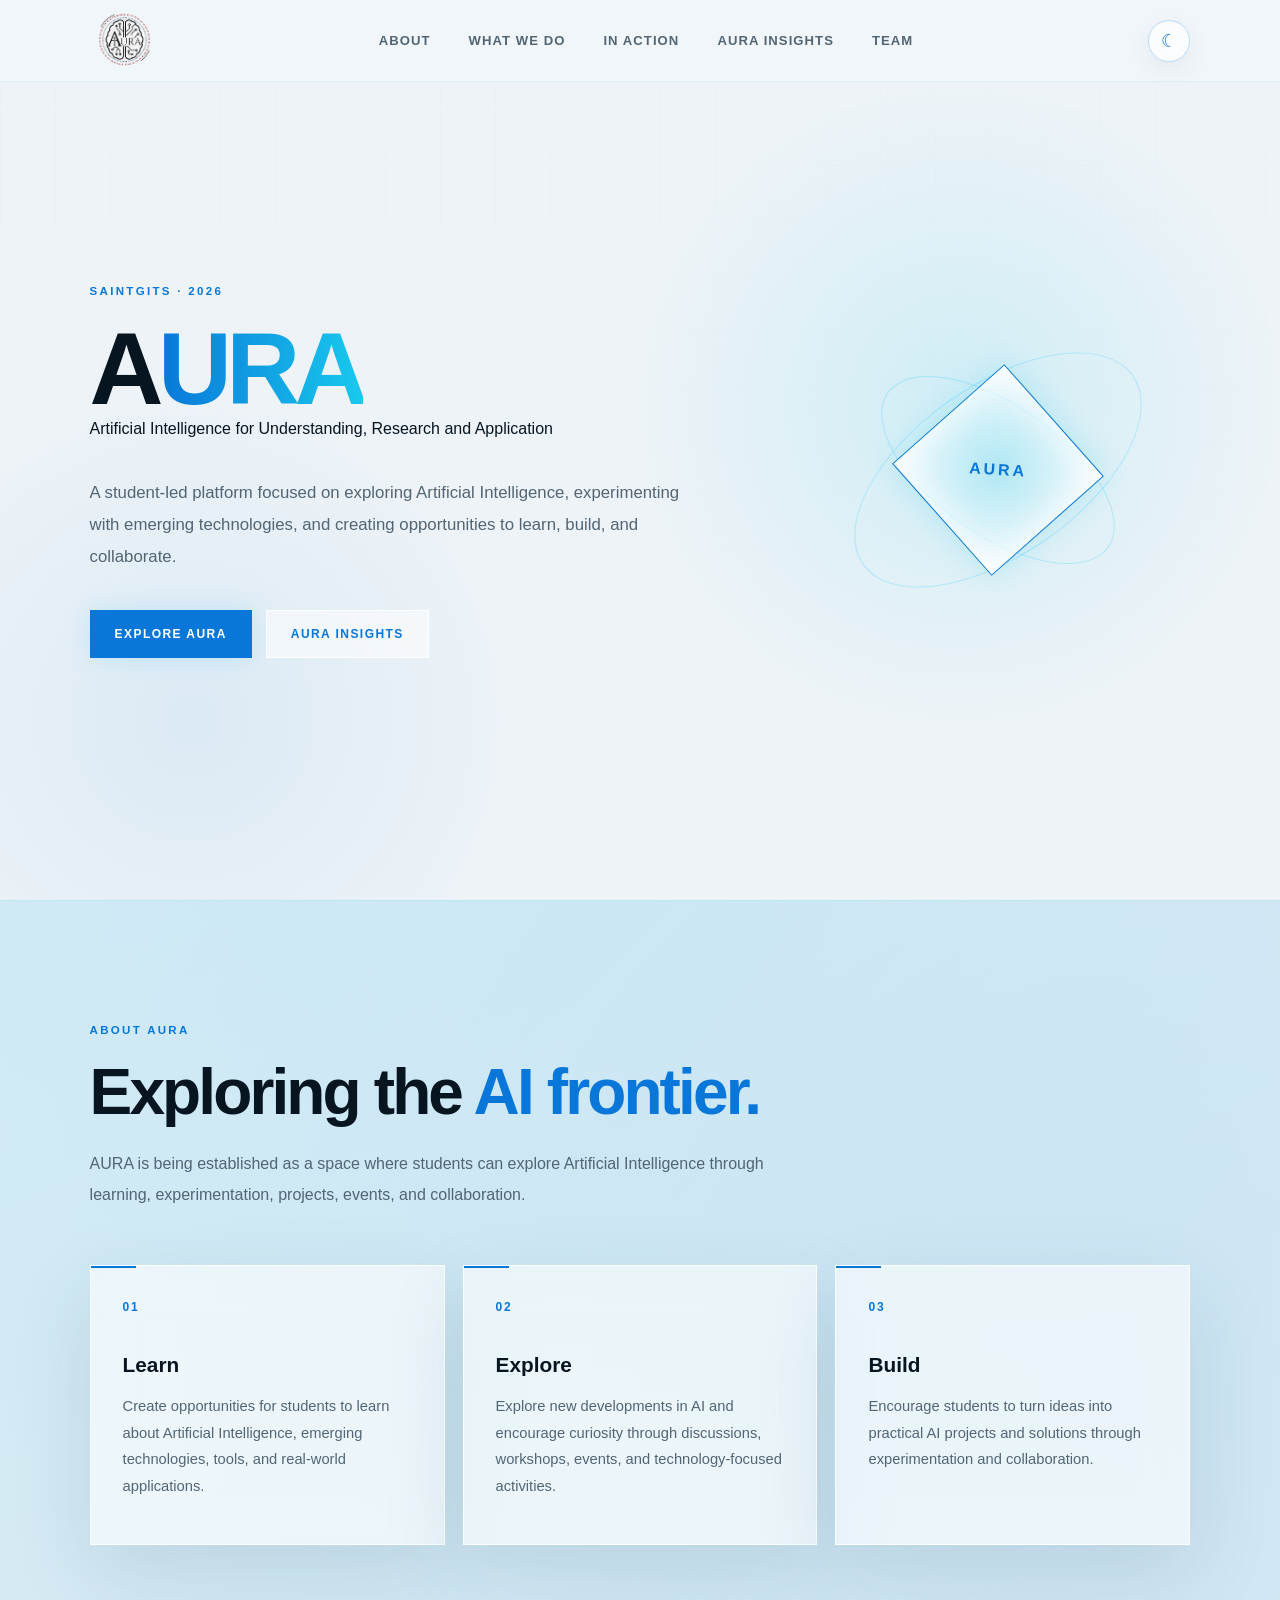
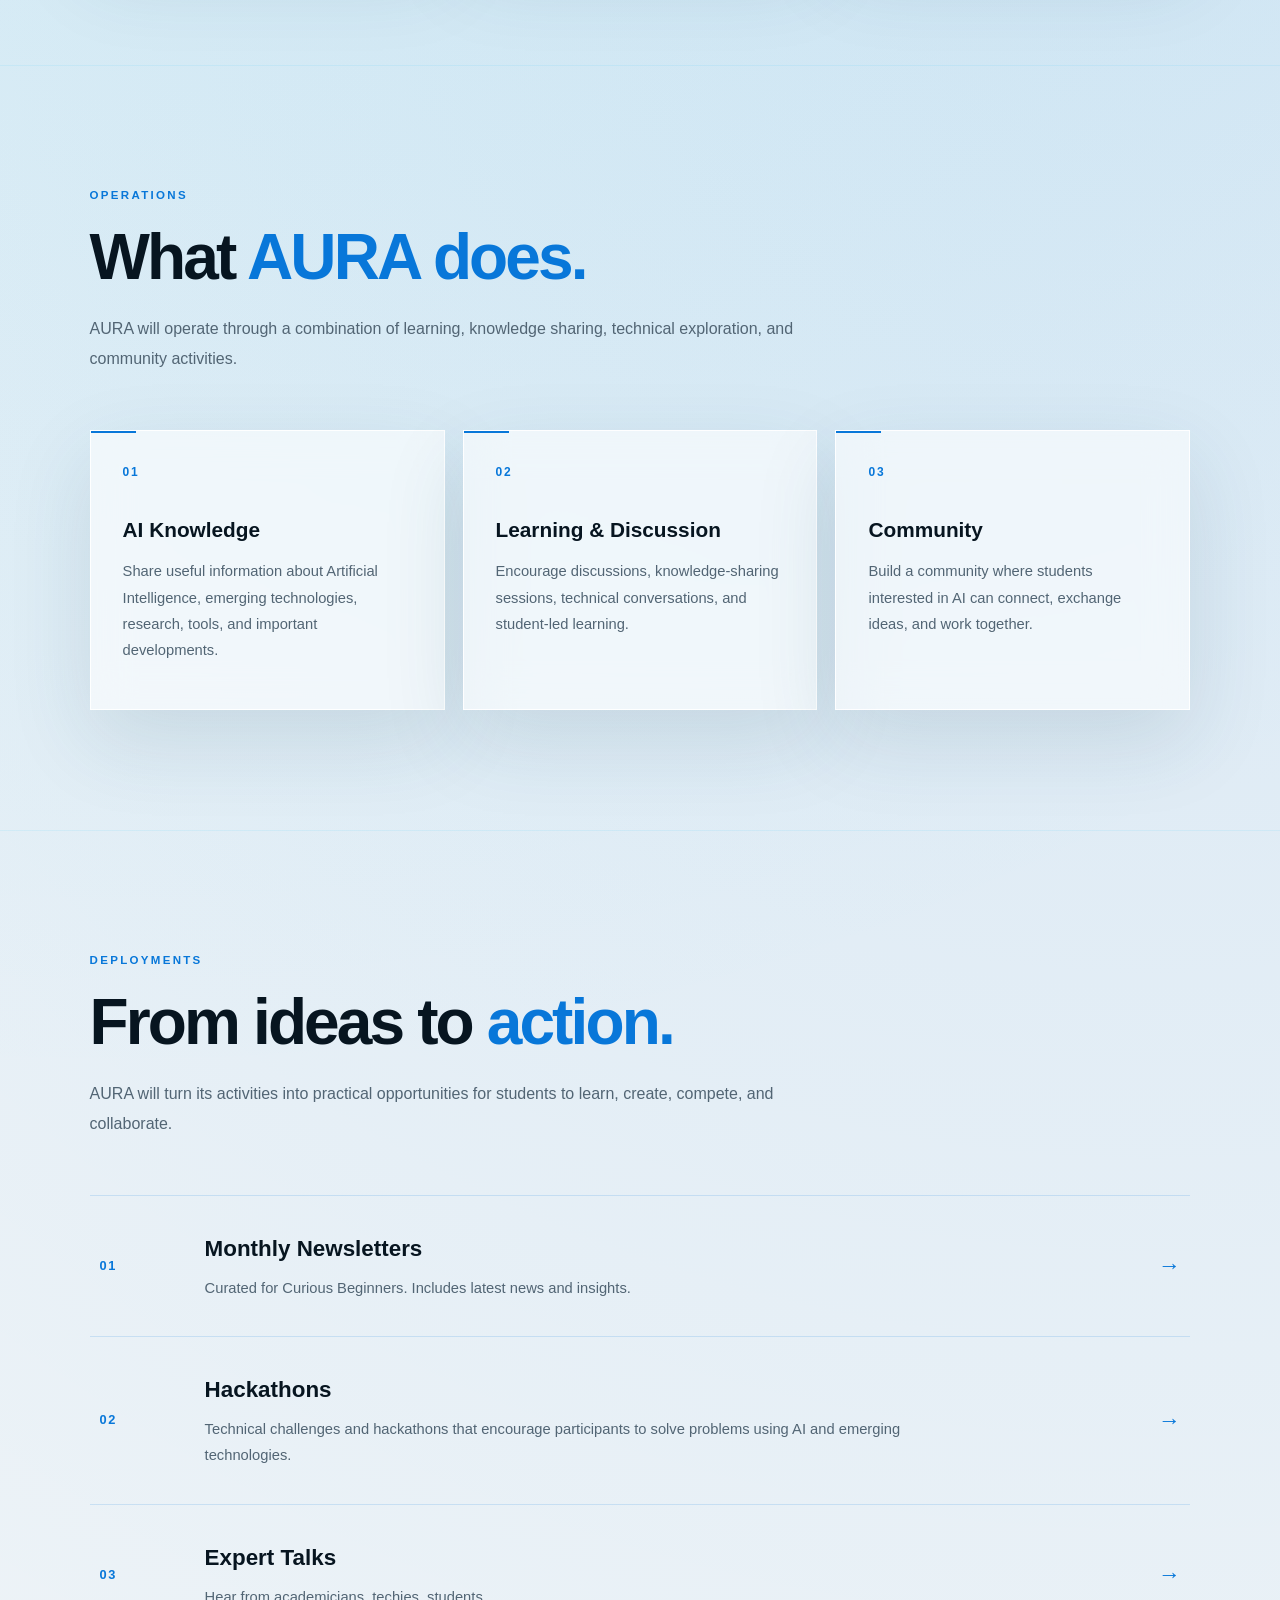
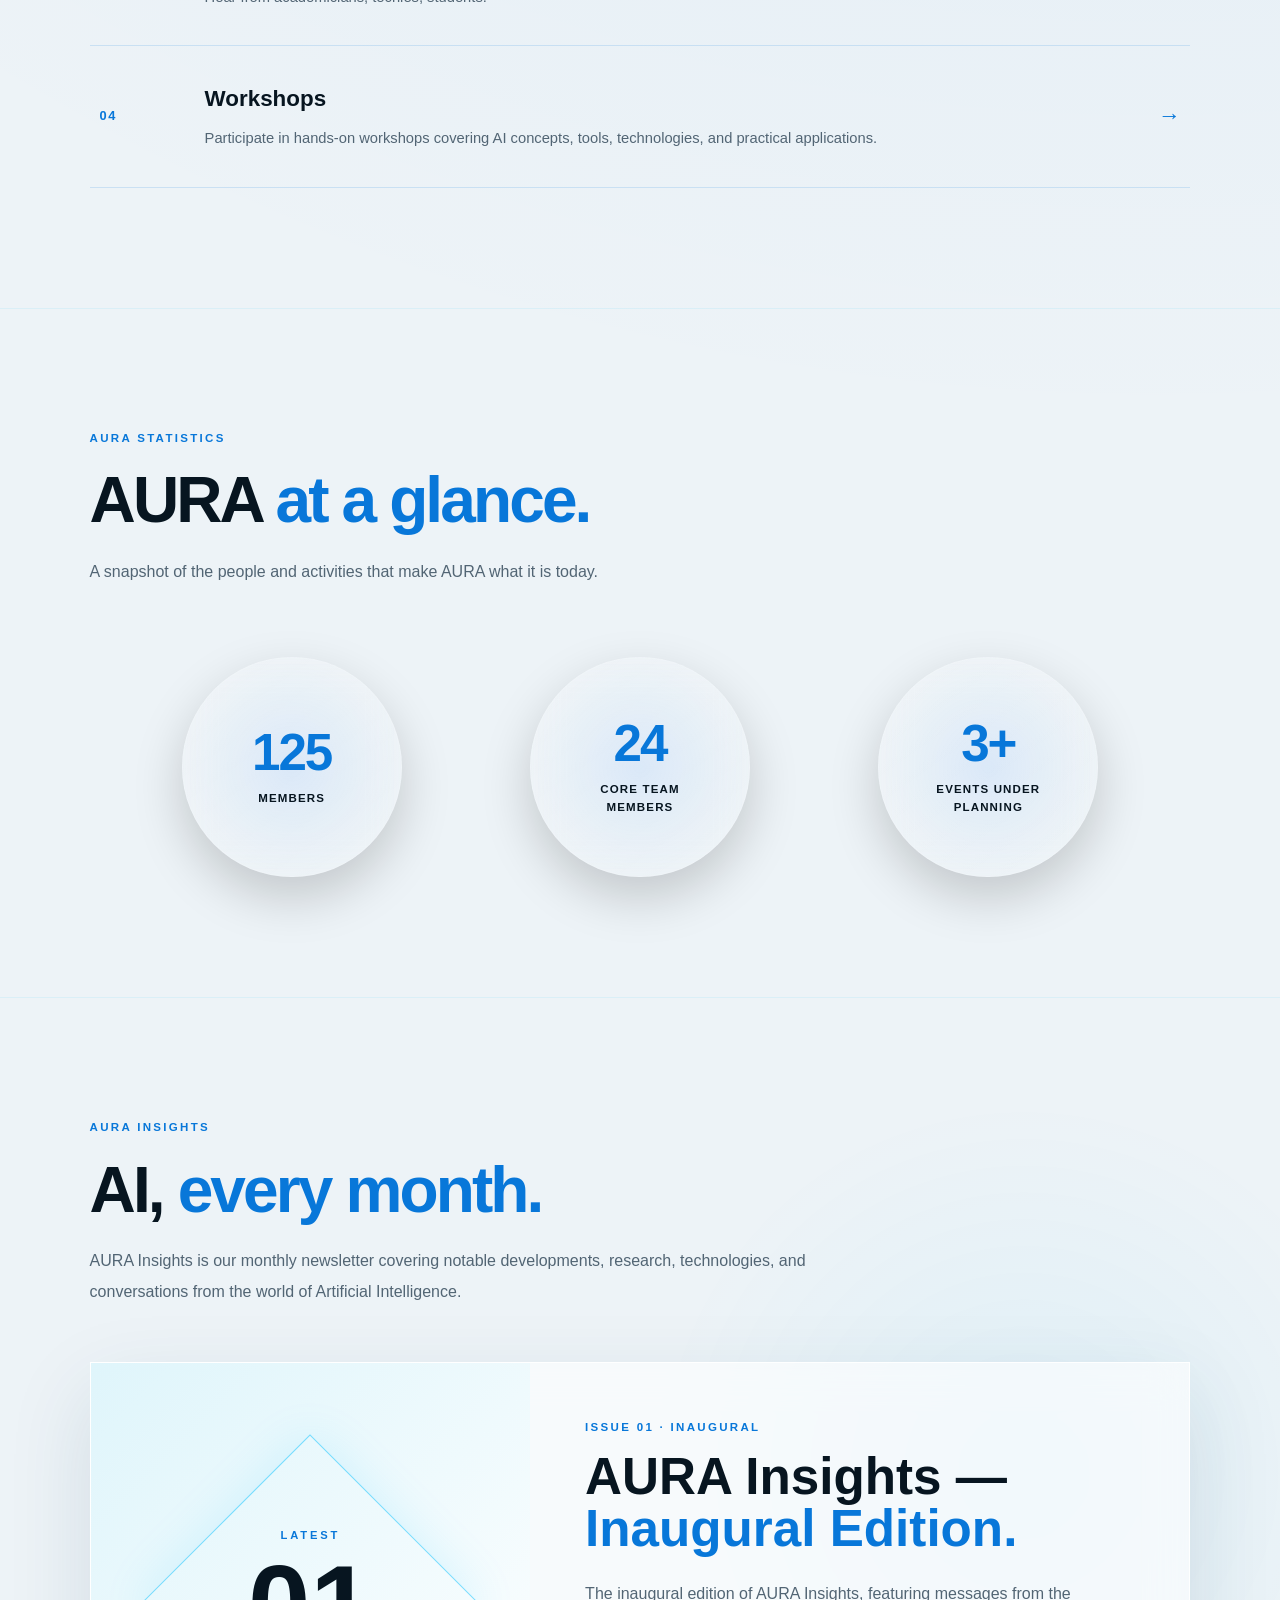
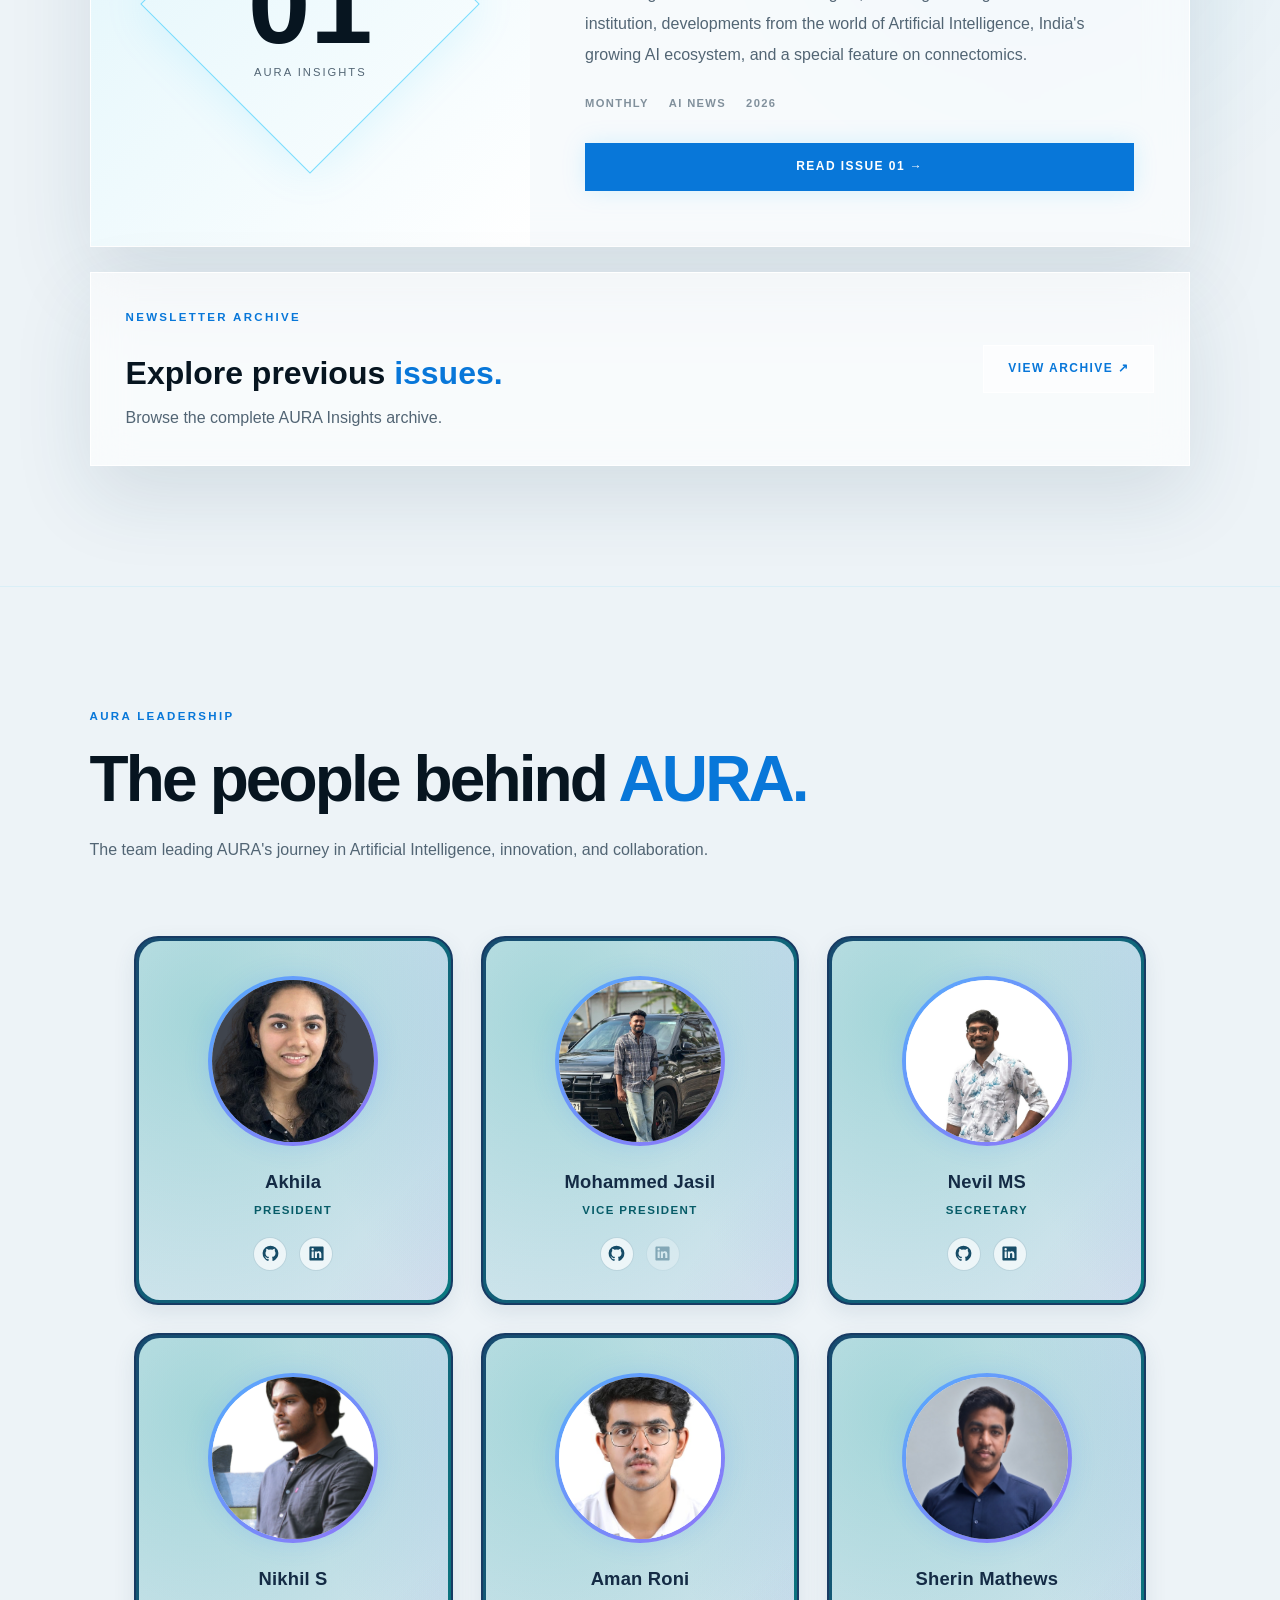
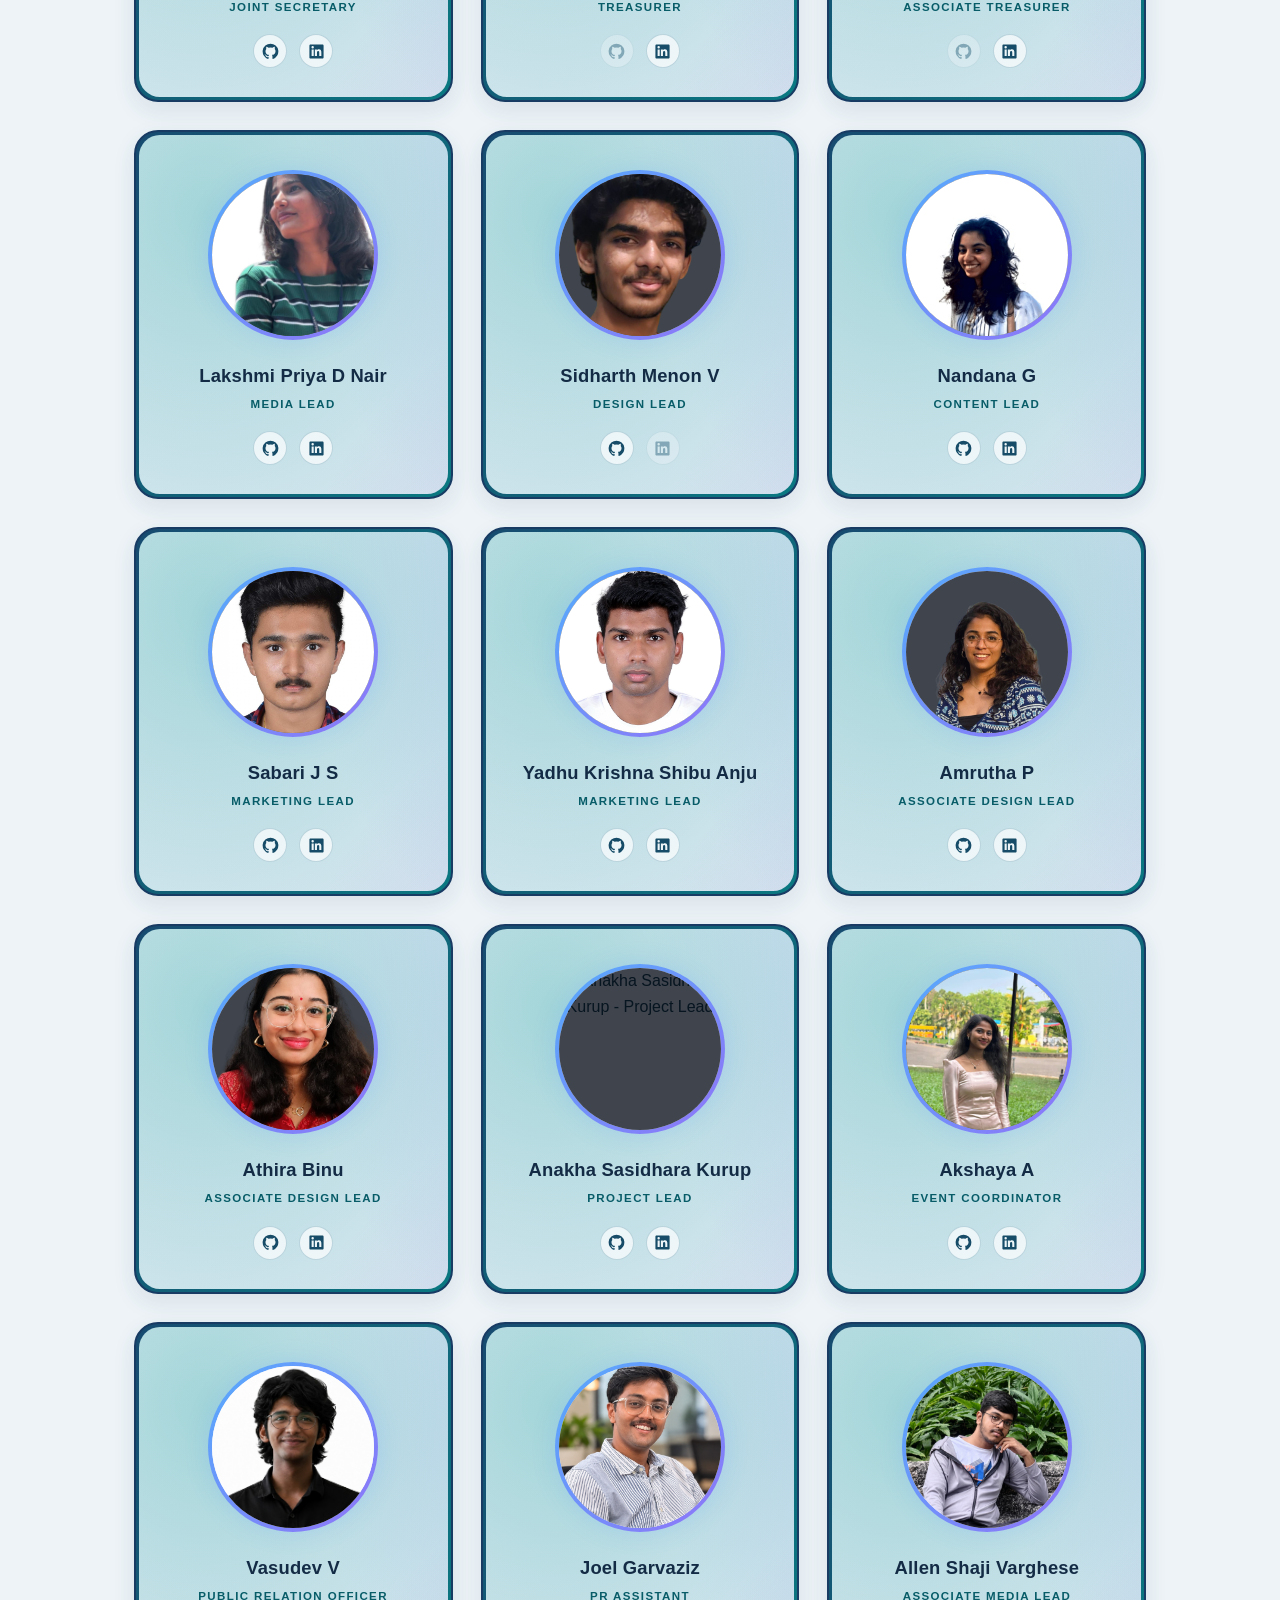
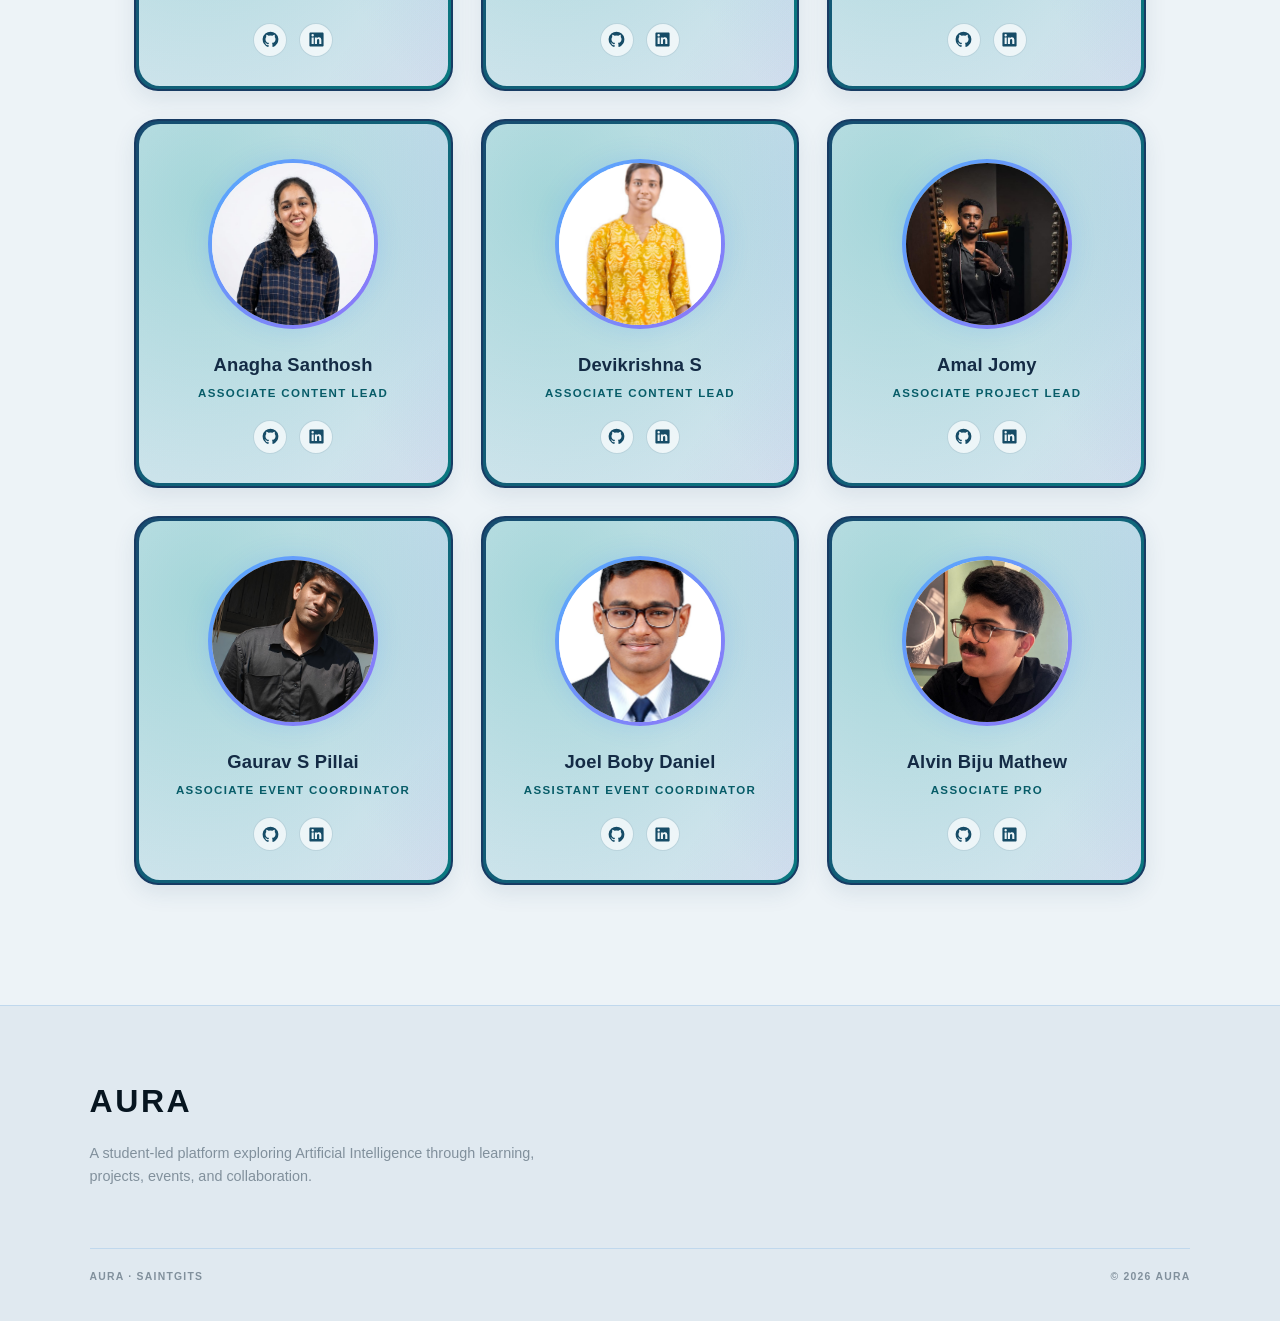
==== commit 25abd0eb: "Added Meta Tags" ====
--- a/index.html
+++ b/index.html
@@ -10,7 +10,63 @@
         content="width=device-width, initial-scale=1.0"
     >
 
-    <title>AURA | Saintgits</title>
+    <title>AURA | Artificial Intelligence at Saintgits</title>
+
+    <meta
+        name="description"
+        content="AURA (Artificial Intelligence for Understanding, Research and Application) is a student-led platform at Saintgits College of Engineering, Kerala, exploring artificial intelligence through learning, projects, events, research, and collaboration."
+    >
+
+    <meta
+        name="robots"
+        content="index, follow"
+    >
+
+    <link
+        rel="canonical"
+        href="https://aura.saintgits.in/"
+    >
+
+    <meta
+        name="theme-color"
+        content="#07111f"
+    >
+
+    <!-- SOCIAL SHARING / OPEN GRAPH -->
+    <meta
+        property="og:title"
+        content="AURA | Artificial Intelligence at Saintgits"
+    >
+    <meta
+        property="og:description"
+        content="Explore artificial intelligence, learning, projects, events, and research at AURA, Saintgits College of Engineering."
+    >
+    <meta
+        property="og:url"
+        content="https://aura.saintgits.in/"
+    >
+    <meta
+        property="og:type"
+        content="website"
+    >
+    <meta
+        property="og:site_name"
+        content="AURA - Saintgits College of Engineering"
+    >
+
+    <!-- TWITTER / X SHARING -->
+    <meta
+        name="twitter:card"
+        content="summary"
+    >
+    <meta
+        name="twitter:title"
+        content="AURA | Artificial Intelligence at Saintgits"
+    >
+    <meta
+        name="twitter:description"
+        content="A student-led platform at Saintgits exploring artificial intelligence through learning, projects, events, and collaboration."
+    >
 
     <link
         rel="stylesheet"
--- a/css/style.css
+++ b/css/style.css
@@ -2865,3 +2865,89 @@
         padding-bottom: 30px;
     }
 }
+
+
+/* =========================================================
+   MOBILE PERFORMANCE — VIEWPORT-BASED LEADERSHIP ANIMATIONS
+   Desktop/laptop animations remain unchanged.
+   On mobile, leadership card animations run only while the
+   card has the .is-visible class (added by IntersectionObserver).
+   ========================================================= */
+
+@media (max-width: 600px) {
+    /* Keep cards visually identical, but stop continuous animation
+       until the card enters the viewport. */
+    .leader-card {
+        animation: none !important;
+    }
+
+    .leader-card::after {
+        animation: none !important;
+    }
+
+    /* Animate only cards currently considered visible. */
+    .leader-card.is-visible {
+        animation: leaderGradientFlow 18s ease-in-out infinite !important;
+    }
+
+    .leader-card.is-visible::after {
+        animation: leaderInteriorAurora 16s ease-in-out infinite !important;
+    }
+
+    /* Preserve the existing light-mode animation timing. */
+    [data-theme="light"] .leader-card.is-visible::after {
+        animation: leaderInteriorAurora 13s ease-in-out infinite !important;
+    }
+}
+
+/* Accessibility preference takes priority over viewport animation. */
+@media (prefers-reduced-motion: reduce) {
+    @media (max-width: 600px) {
+        .leader-card,
+        .leader-card::after {
+            animation: none !important;
+        }
+    }
+}
+
+
+/* =========================================================
+   DESKTOP PERFORMANCE — STATIC LEADERSHIP CARD COLOURS
+   Keep the existing colours visible at rest. Start the
+   gradient/aurora movement only while a pointer hovers a card.
+   Mobile viewport-based behaviour above remains unchanged.
+   ========================================================= */
+
+@media (min-width: 601px) {
+    .leader-card {
+        animation: none !important;
+        background-position: 50% 50%;
+    }
+
+    .leader-card::after {
+        animation: none !important;
+        background-position: 0% 0%;
+    }
+
+    .leader-card:hover {
+        animation: leaderGradientFlow 18s ease-in-out infinite !important;
+    }
+
+    .leader-card:hover::after {
+        animation: leaderInteriorAurora 16s ease-in-out infinite !important;
+    }
+
+    [data-theme="light"] .leader-card:hover::after {
+        animation: leaderInteriorAurora 13s ease-in-out infinite !important;
+    }
+}
+
+/* Reduced-motion preference disables hover-triggered movement too. */
+@media (prefers-reduced-motion: reduce) {
+    @media (min-width: 601px) {
+        .leader-card,
+        .leader-card::after {
+            animation: none !important;
+        }
+    }
+}
